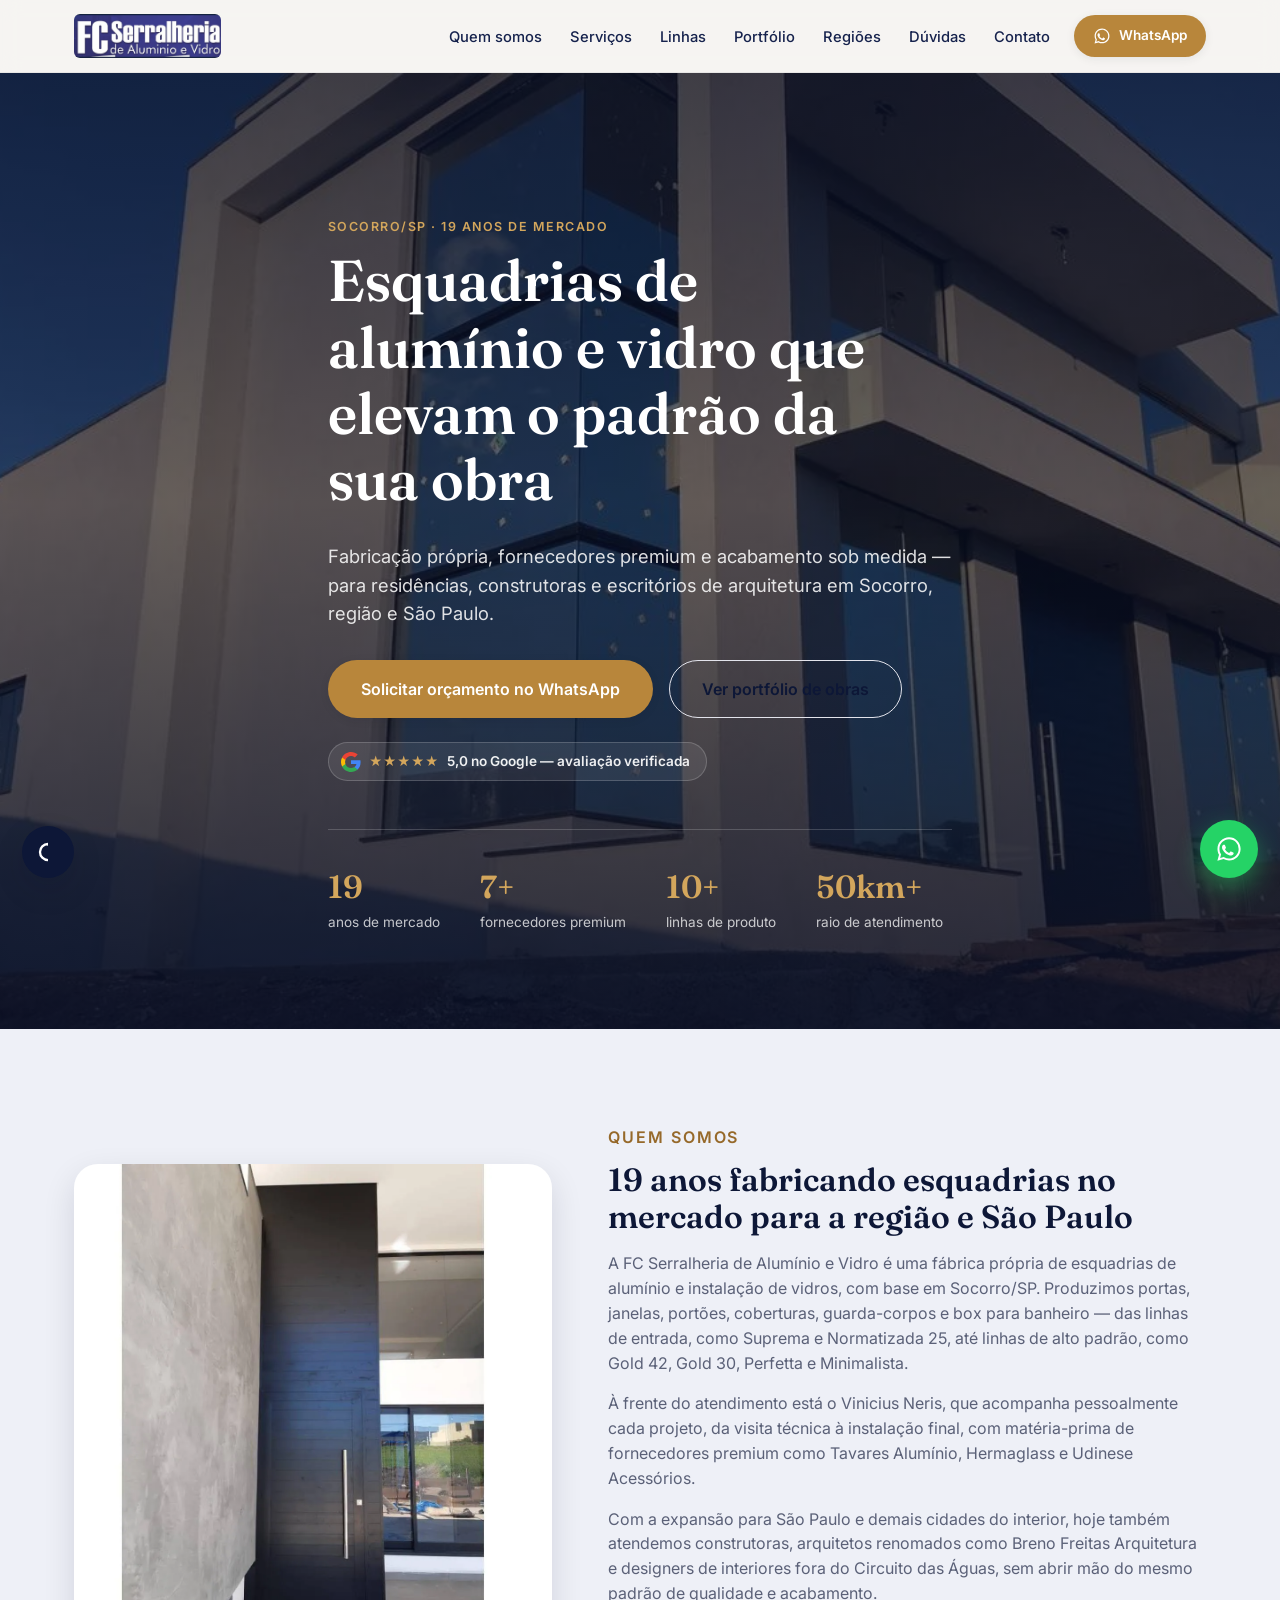
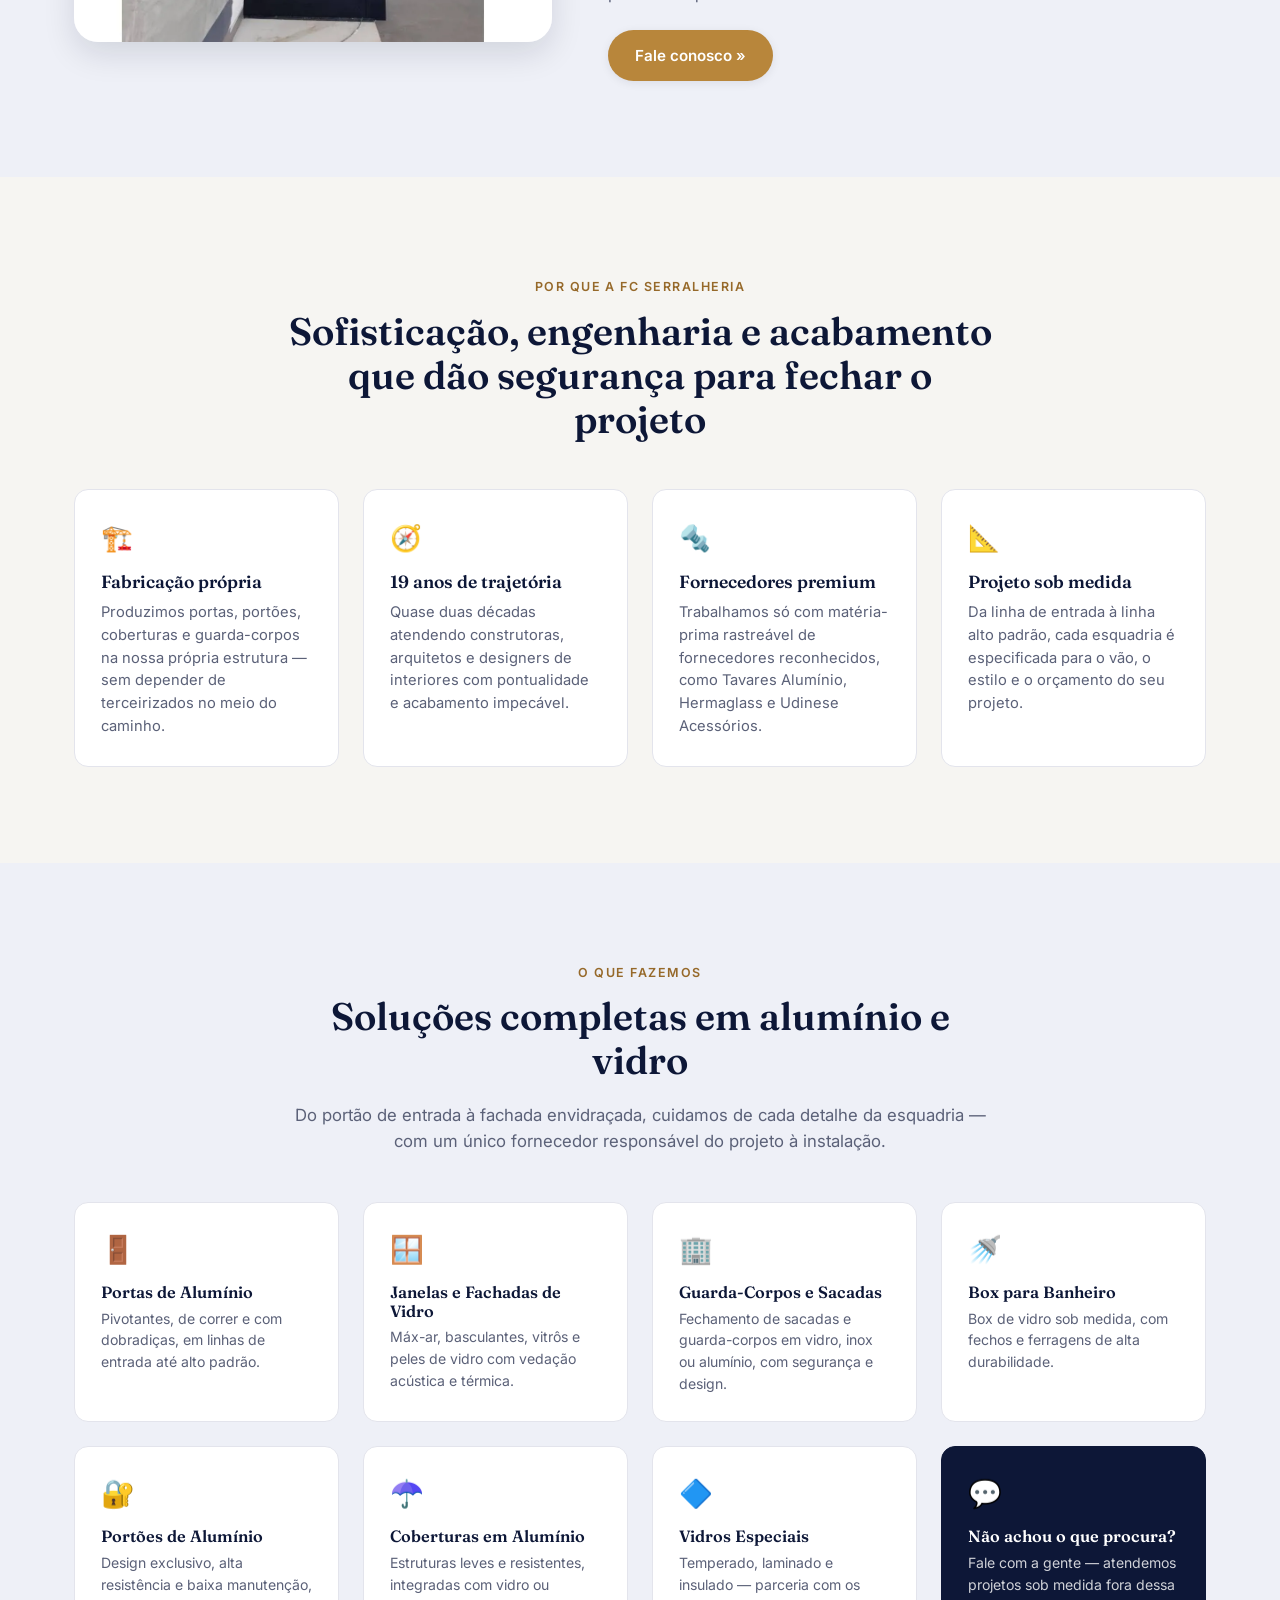
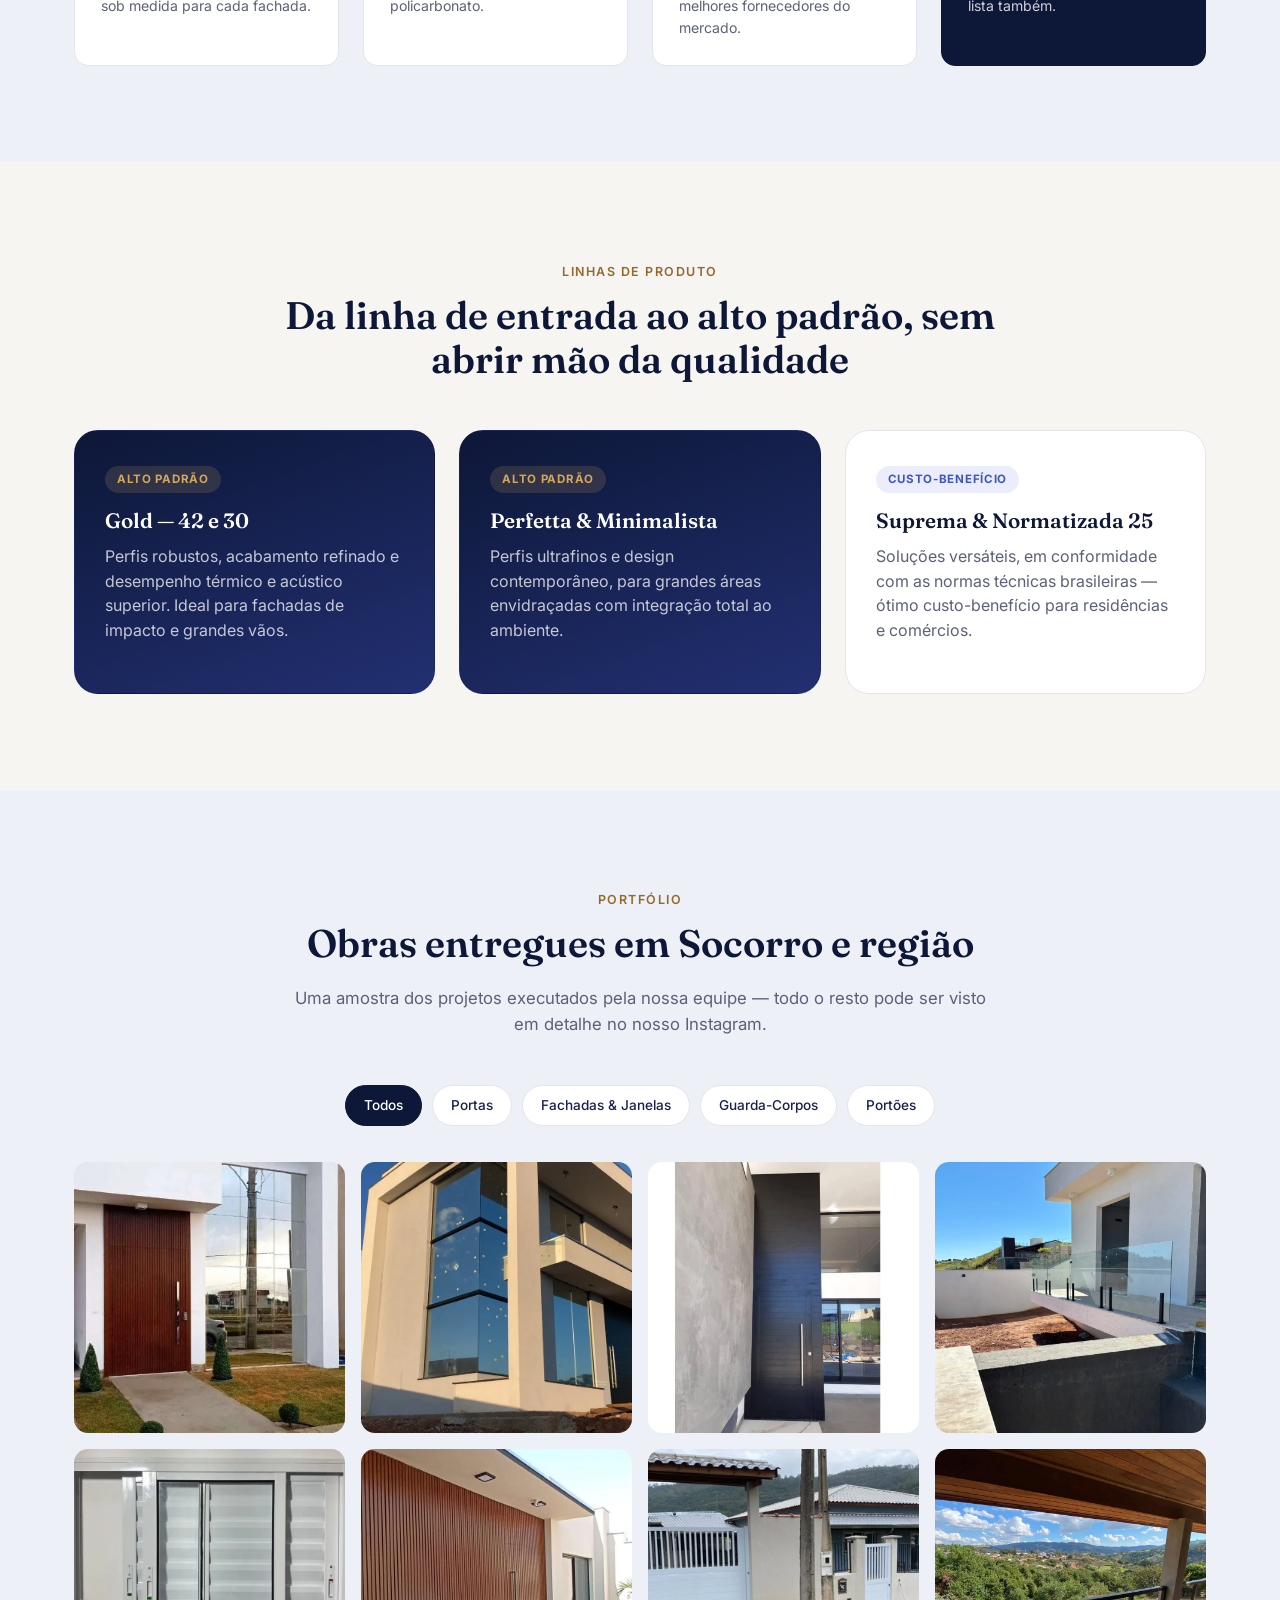
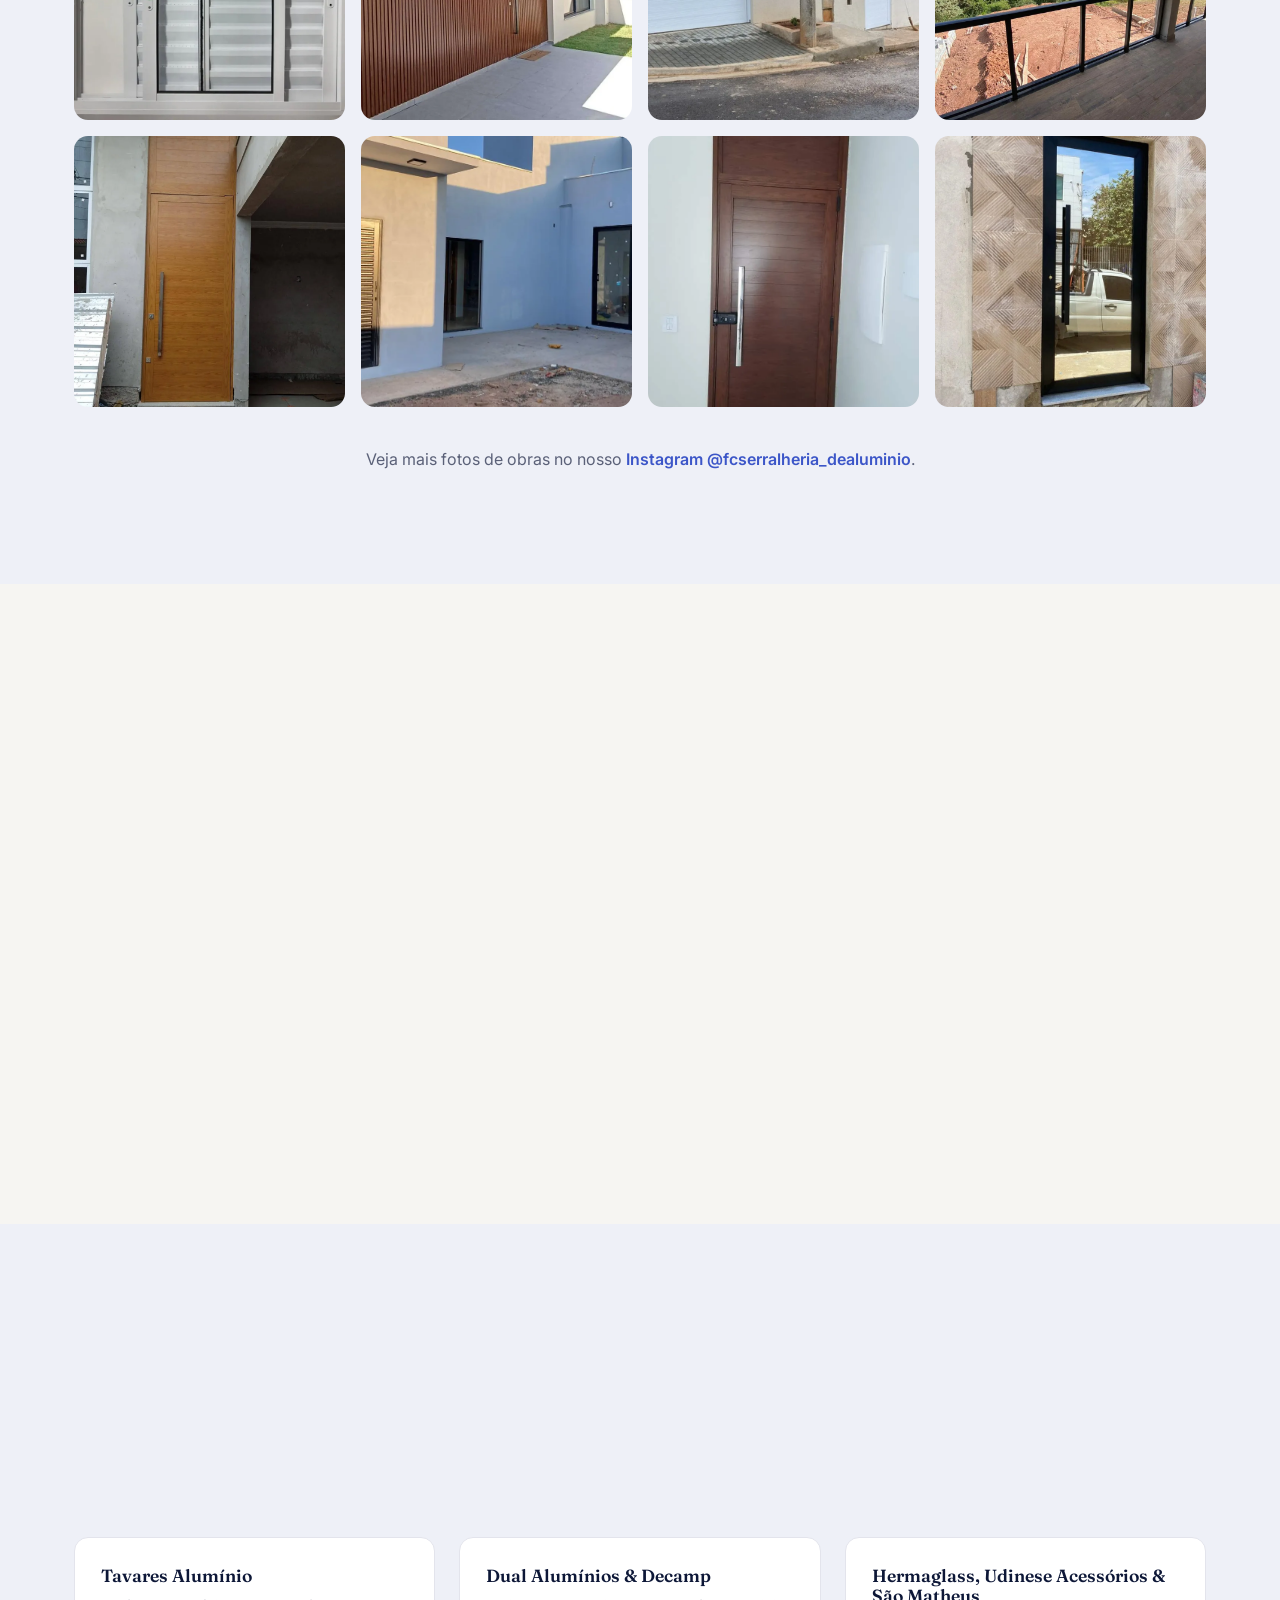
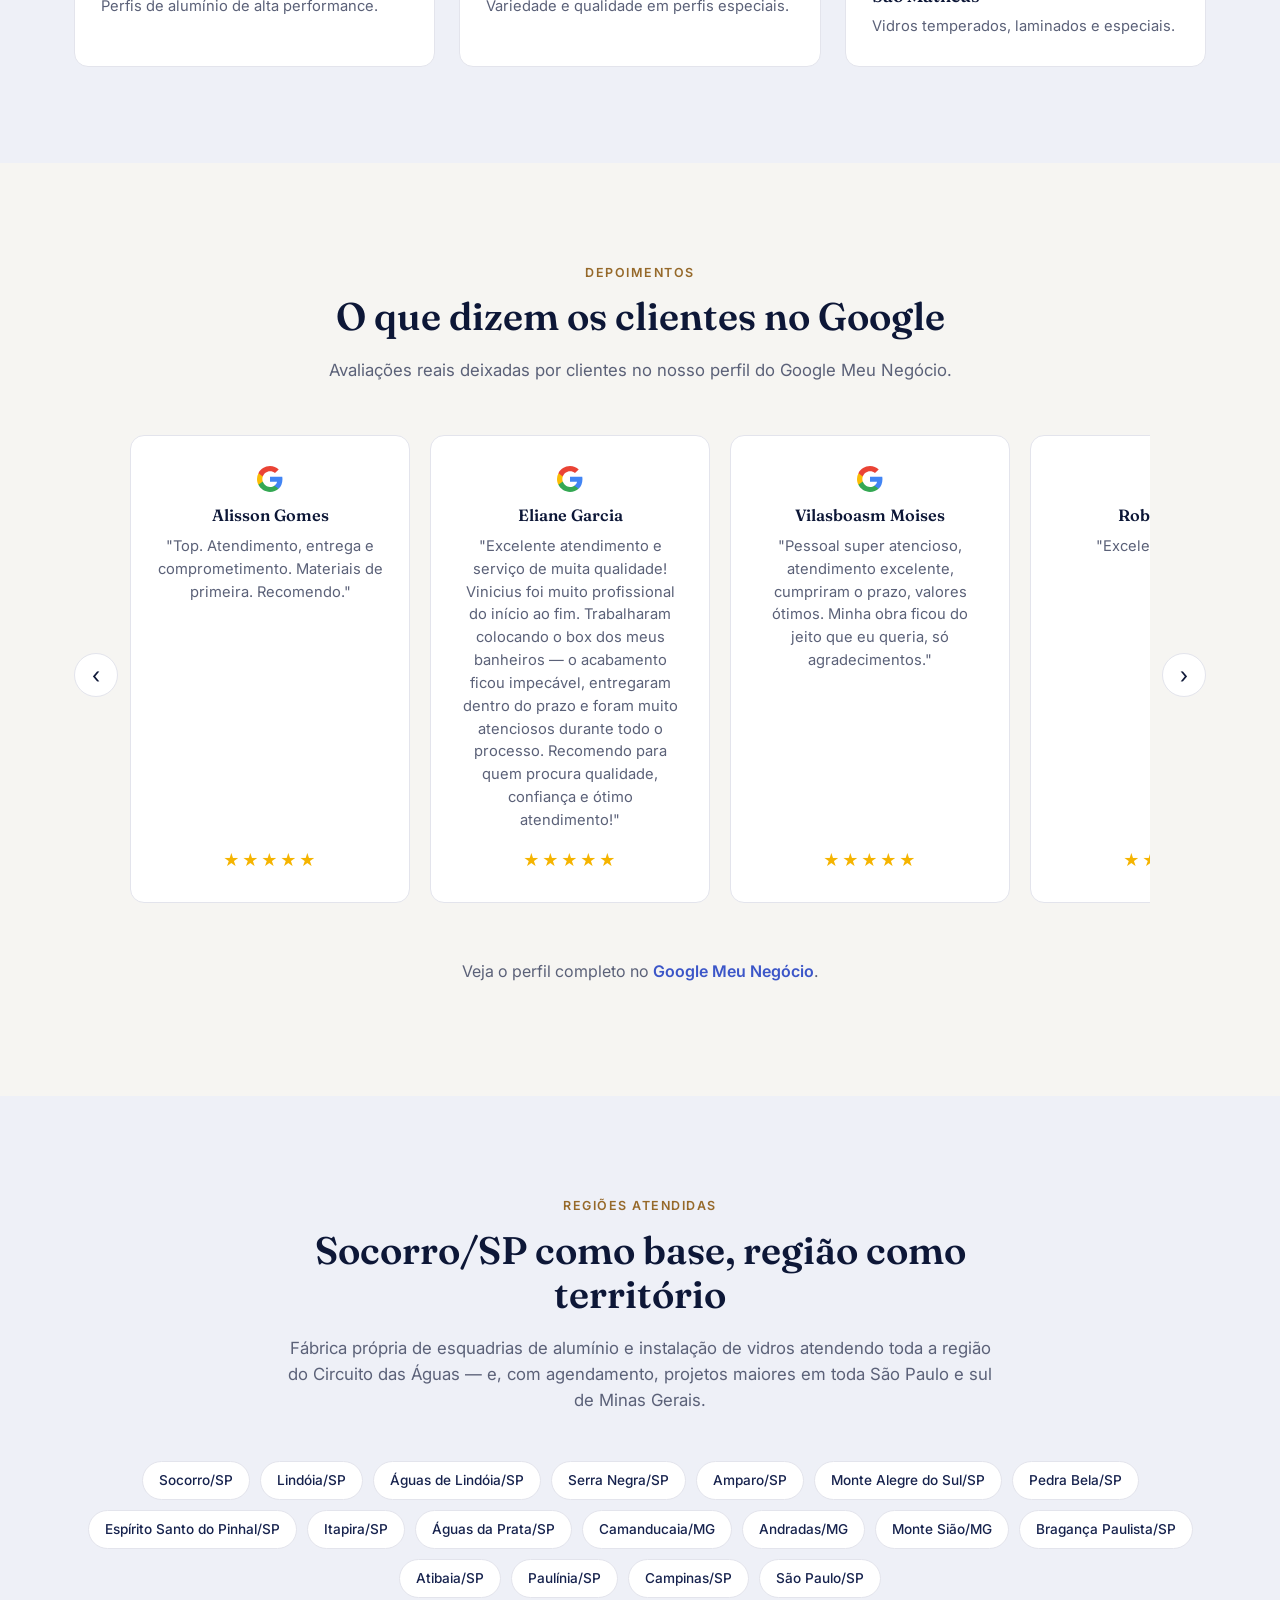
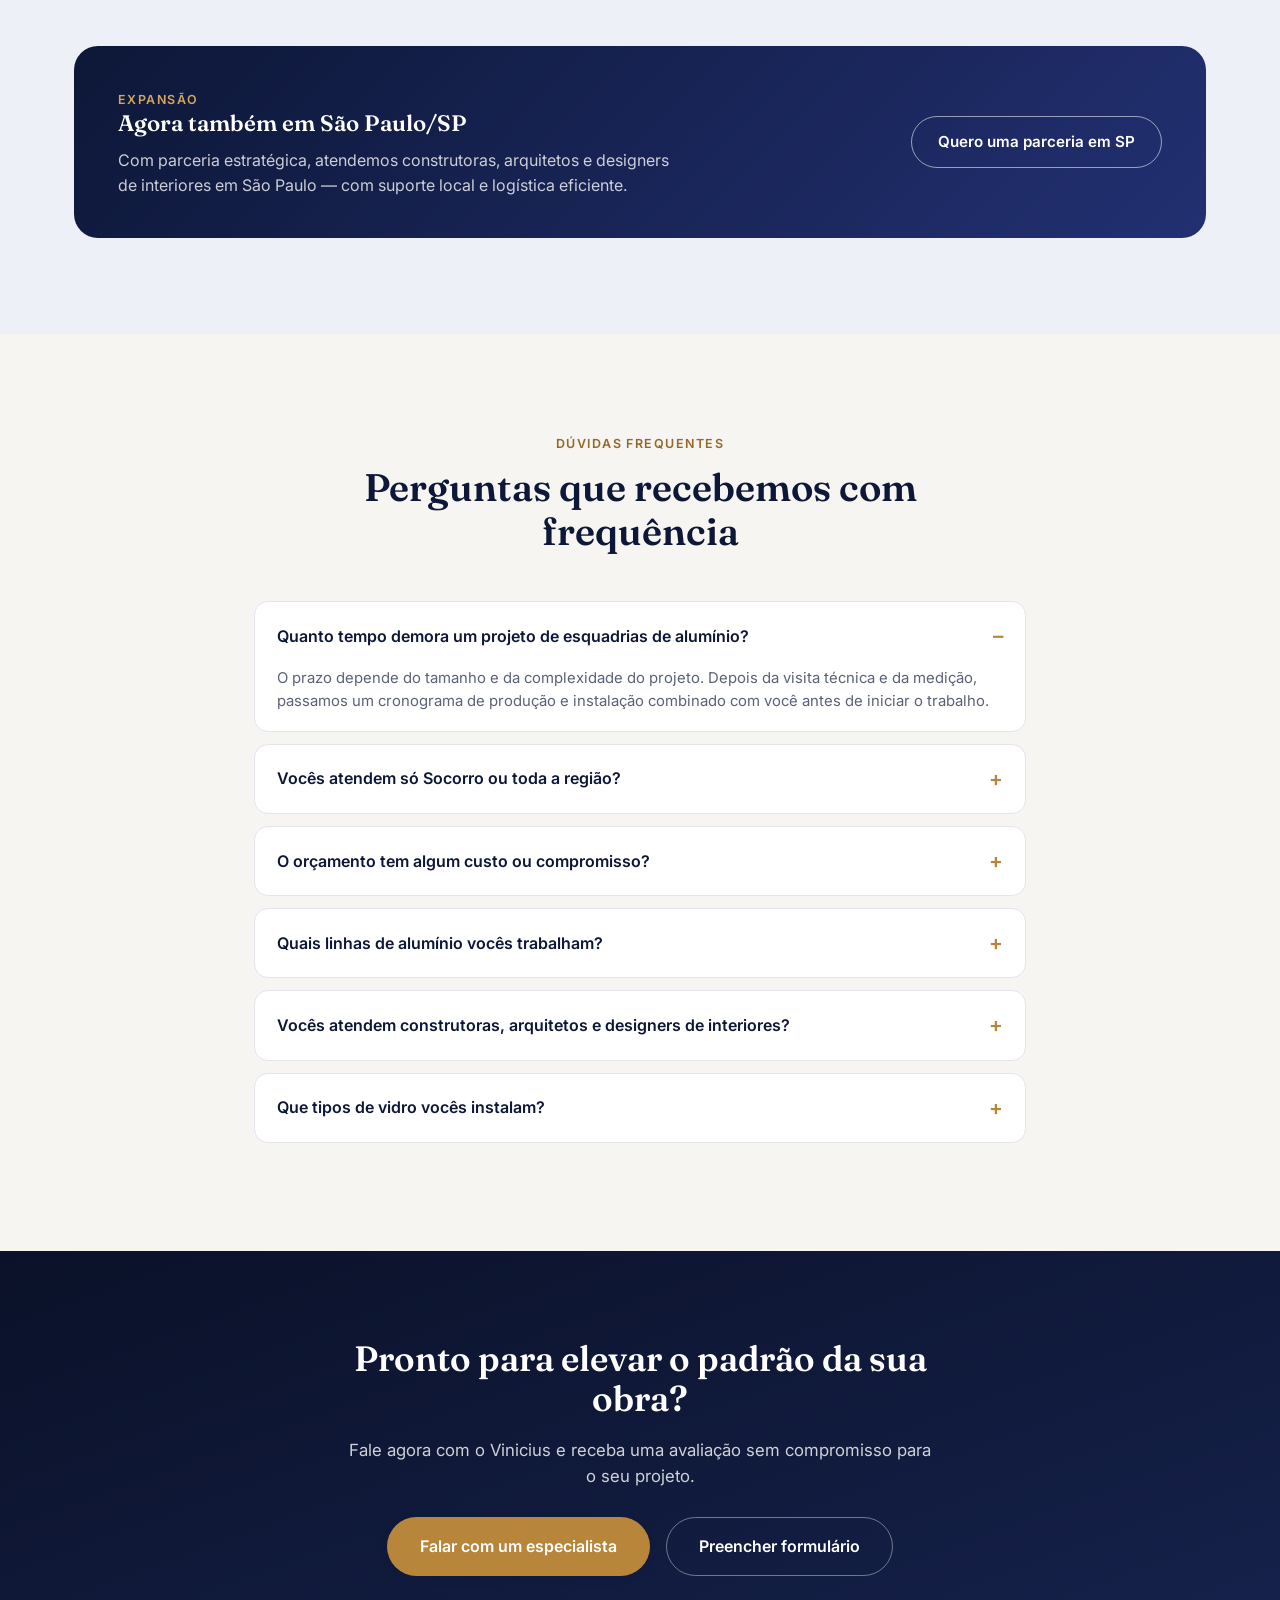
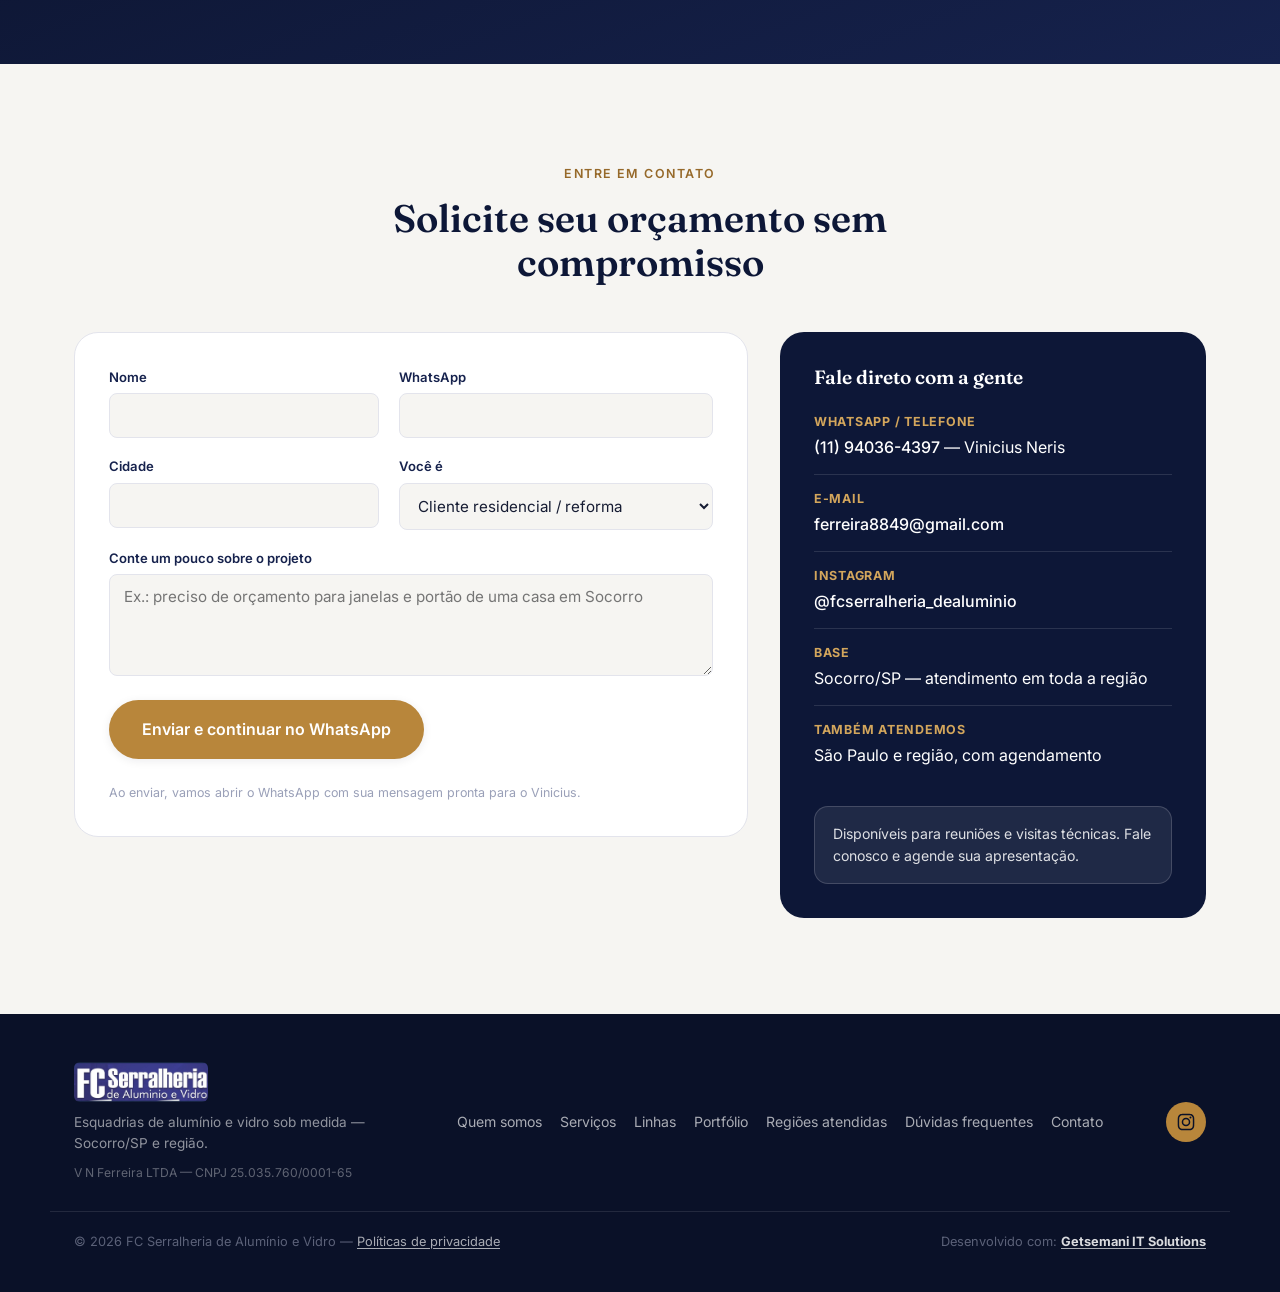
==== index.html @ aeedd95e "Update content per client feedback: SP expansion, new suppliers, CNPJ, portfolio fixes - Replace San" ====
<!doctype html>
<html lang="pt-BR">
<head>
<meta charset="UTF-8">
<meta name="viewport" content="width=device-width, initial-scale=1">
<title>FC Serralheria de Alumínio e Vidro | Esquadrias Alto Padrão em Socorro/SP</title>
<meta name="description" content="Esquadrias de alumínio e vidro sob medida em Socorro/SP, com 19 anos de mercado. Portas, janelas, fachadas de vidro, guarda-corpos, box e portões. Orçamento sem compromisso.">
<meta name="keywords" content="serralheria de alumínio Socorro SP, esquadrias de alumínio, vidraçaria Socorro, fachada de vidro, guarda corpo de vidro, box de banheiro sob medida, portão de alumínio, esquadrias Amparo, esquadrias Atibaia, esquadrias Serra Negra">
<meta name="robots" content="index, follow">
<link rel="canonical" href="https://www.fcserralheria.com.br/">

<!-- Open Graph -->
<meta property="og:type" content="business.business">
<meta property="og:locale" content="pt_BR">
<meta property="og:site_name" content="FC Serralheria de Alumínio e Vidro">
<meta property="og:title" content="FC Serralheria de Alumínio e Vidro | Esquadrias Alto Padrão">
<meta property="og:description" content="19 anos de experiência em esquadrias de alumínio e vidro sob medida. Atendimento em Socorro/SP e região, com fabricação própria e acabamento premium.">
<meta property="og:image" content="https://www.fcserralheria.com.br/assets/img/hero-fachada-vidro.jpg">
<meta property="og:url" content="https://www.fcserralheria.com.br/">

<!-- Twitter Card -->
<meta name="twitter:card" content="summary_large_image">
<meta name="twitter:title" content="FC Serralheria de Alumínio e Vidro | Esquadrias Alto Padrão">
<meta name="twitter:description" content="19 anos de experiência em esquadrias de alumínio e vidro sob medida em Socorro/SP e região.">
<meta name="twitter:image" content="https://www.fcserralheria.com.br/assets/img/hero-fachada-vidro.jpg">

<link rel="icon" href="assets/img/favicon-32.png" sizes="32x32" type="image/png">
<link rel="apple-touch-icon" href="assets/img/icon-192.png">

<link rel="preconnect" href="https://fonts.googleapis.com">
<link rel="preconnect" href="https://fonts.gstatic.com" crossorigin>
<link href="https://fonts.googleapis.com/css2?family=Fraunces:opsz,wght@9..144,400;9..144,500;9..144,600&family=Inter:wght@400;500;600;700&display=swap" rel="stylesheet">

<link rel="stylesheet" href="assets/css/style.css">

<script type="application/ld+json">
{
  "@context": "https://schema.org",
  "@type": "HomeAndConstructionBusiness",
  "name": "FC Serralheria de Alumínio e Vidro",
  "legalName": "V N Ferreira LTDA",
  "taxID": "25.035.760/0001-65",
  "image": "https://www.fcserralheria.com.br/assets/img/hero-fachada-vidro.jpg",
  "description": "Serralheria especializada em esquadrias de alumínio e vidro sob medida: portas, janelas, fachadas, guarda-corpos, box para banheiro e portões. 19 anos de mercado.",
  "telephone": "+5511940364397",
  "email": "ferreira8849@gmail.com",
  "priceRange": "$$",
  "address": {
    "@type": "PostalAddress",
    "addressLocality": "Socorro",
    "addressRegion": "SP",
    "addressCountry": "BR"
  },
  "areaServed": [
    "Socorro", "Lindóia", "Águas de Lindóia", "Serra Negra", "Amparo",
    "Monte Alegre do Sul", "Pedra Bela", "Espírito Santo do Pinhal", "Itapira",
    "Águas da Prata", "Camanducaia", "Andradas", "Monte Sião", "Bragança Paulista",
    "Atibaia", "Paulínia", "Campinas", "São Paulo"
  ],
  "sameAs": [
    "https://www.instagram.com/fcserralheria_dealuminio"
  ],
  "review": [
    {
      "@type": "Review",
      "author": { "@type": "Person", "name": "Alisson Gomes" },
      "reviewRating": { "@type": "Rating", "ratingValue": "5", "bestRating": "5" },
      "reviewBody": "Top. Atendimento, entrega e comprometimento. Materiais de primeira. Recomendo."
    },
    {
      "@type": "Review",
      "author": { "@type": "Person", "name": "Vilasboasm Moises" },
      "reviewRating": { "@type": "Rating", "ratingValue": "5", "bestRating": "5" },
      "reviewBody": "Pessoal super atencioso, atendimento excelente, cumpriram o prazo, valores ótimos. Minha obra ficou do jeito que eu queria, só agradecimentos."
    },
    {
      "@type": "Review",
      "author": { "@type": "Person", "name": "Joao Mariano" },
      "reviewRating": { "@type": "Rating", "ratingValue": "5", "bestRating": "5" },
      "reviewBody": "Trabalho e atendimento excelente! Recomendo."
    },
    {
      "@type": "Review",
      "author": { "@type": "Person", "name": "Claudiane Lenira" },
      "reviewRating": { "@type": "Rating", "ratingValue": "5", "bestRating": "5" },
      "reviewBody": "Um ótimo profissional."
    },
    {
      "@type": "Review",
      "author": { "@type": "Person", "name": "Robson Lima" },
      "reviewRating": { "@type": "Rating", "ratingValue": "5", "bestRating": "5" },
      "reviewBody": "Excelente trabalho."
    },
    {
      "@type": "Review",
      "author": { "@type": "Person", "name": "Elaine Neris" },
      "reviewRating": { "@type": "Rating", "ratingValue": "5", "bestRating": "5" },
      "reviewBody": "Parabéns pra FC Serralheria de Alumínio, serviço muito bem feito e no prazo certo."
    },
    {
      "@type": "Review",
      "author": { "@type": "Person", "name": "Gui Kal" },
      "reviewRating": { "@type": "Rating", "ratingValue": "5", "bestRating": "5" },
      "reviewBody": "Muito bom o atendimento, os preços são ótimos e os produtos são de qualidade. Parabéns, muito obrigado."
    },
    {
      "@type": "Review",
      "author": { "@type": "Person", "name": "Eliane Garcia" },
      "reviewRating": { "@type": "Rating", "ratingValue": "5", "bestRating": "5" },
      "reviewBody": "Excelente atendimento e serviço de muita qualidade! Vinicius foi muito profissional do início ao fim. Trabalharam colocando o box dos meus banheiros — o acabamento ficou impecável, entregaram dentro do prazo e foram muito atenciosos durante todo o processo."
    },
    {
      "@type": "Review",
      "author": { "@type": "Person", "name": "Lili Silva" },
      "reviewRating": { "@type": "Rating", "ratingValue": "5", "bestRating": "5" },
      "reviewBody": "Trabalho muito bem feito, equipe atenciosa e comprometida. Super recomendo!"
    }
  ]
}
</script>
<script type="application/ld+json">
{
  "@context": "https://schema.org",
  "@type": "FAQPage",
  "mainEntity": [
    {
      "@type": "Question",
      "name": "Quanto tempo demora um projeto de esquadrias de alumínio?",
      "acceptedAnswer": { "@type": "Answer", "text": "O prazo depende do tamanho e da complexidade do projeto. Depois da visita técnica e da medição, passamos um cronograma de produção e instalação combinado com você antes de iniciar o trabalho." }
    },
    {
      "@type": "Question",
      "name": "Vocês atendem só Socorro ou toda a região?",
      "acceptedAnswer": { "@type": "Answer", "text": "Atendemos Socorro e cidades vizinhas em um raio de cerca de 50 km. Para projetos maiores, também atendemos com agendamento em Bragança Paulista, Atibaia e São Paulo." }
    },
    {
      "@type": "Question",
      "name": "O orçamento tem algum custo ou compromisso?",
      "acceptedAnswer": { "@type": "Answer", "text": "Não. O orçamento é gratuito e sem compromisso. Você fala direto com o Vinicius pelo WhatsApp e recebe uma avaliação do seu projeto." }
    },
    {
      "@type": "Question",
      "name": "Quais linhas de alumínio vocês trabalham?",
      "acceptedAnswer": { "@type": "Answer", "text": "Trabalhamos desde linhas de entrada, como a Suprema e a Normatizada 25, até linhas de alto padrão, como a Gold 42, Gold 30, Perfetta e Minimalista — todas com fabricação própria." }
    },
    {
      "@type": "Question",
      "name": "Vocês atendem construtoras, arquitetos e designers de interiores?",
      "acceptedAnswer": { "@type": "Answer", "text": "Sim. Além do atendimento residencial, temos suporte técnico dedicado para construtoras, escritórios de arquitetura e designers de interiores, com condições especiais para parcerias recorrentes." }
    },
    {
      "@type": "Question",
      "name": "Que tipos de vidro vocês instalam?",
      "acceptedAnswer": { "@type": "Answer", "text": "Trabalhamos com vidro temperado, laminado e insulado, em parceria com fornecedores especializados como Hermaglass, Perfil 10 e São Matheus." }
    }
  ]
}
</script>
</head>
<body>

<a class="skip-link" href="#conteudo">Pular para o conteúdo</a>

<svg style="display:none" aria-hidden="true">
  <symbol id="icon-google-g" viewBox="0 0 24 24">
    <path fill="#4285F4" d="M23.5 12.27c0-.79-.07-1.54-.2-2.27H12v4.51h6.47c-.28 1.48-1.13 2.73-2.4 3.58v2.98h3.89c2.28-2.1 3.54-5.2 3.54-8.8z"/>
    <path fill="#34A853" d="M12 24c3.24 0 5.95-1.07 7.93-2.9l-3.89-2.98c-1.08.72-2.46 1.15-4.04 1.15-3.1 0-5.73-2.1-6.67-4.92H1.3v3.07C3.26 21.3 7.31 24 12 24z"/>
    <path fill="#FBBC05" d="M5.33 14.35A7.2 7.2 0 0 1 4.94 12c0-.82.14-1.62.39-2.35V6.58H1.3A11.98 11.98 0 0 0 0 12c0 1.94.46 3.77 1.3 5.42l4.03-3.07z"/>
    <path fill="#EA4335" d="M12 4.77c1.76 0 3.35.6 4.6 1.8l3.45-3.45C17.94 1.19 15.24 0 12 0 7.31 0 3.26 2.7 1.3 6.58l4.03 3.07C6.27 6.87 8.9 4.77 12 4.77z"/>
  </symbol>
</svg>

<!-- ===== HEADER ===== -->
<header class="site-header" id="topo">
  <div class="container header-inner">
    <a href="#" class="brand" aria-label="FC Serralheria de Alumínio e Vidro — início">
      <picture>
        <source srcset="assets/img/logo-real.webp" type="image/webp">
        <img class="brand-logo" src="assets/img/logo-real.jpg" alt="FC Serralheria de Alumínio e Vidro" width="655" height="196">
      </picture>
    </a>

    <nav class="main-nav" id="main-nav" aria-label="Navegação principal">
      <ul>
        <li><a href="#sobre">Quem somos</a></li>
        <li><a href="#servicos">Serviços</a></li>
        <li><a href="#linhas">Linhas</a></li>
        <li><a href="#portfolio">Portfólio</a></li>
        <li><a href="#regioes">Regiões</a></li>
        <li><a href="#faq">Dúvidas</a></li>
        <li><a href="#contato">Contato</a></li>
      </ul>
    </nav>

    <div class="header-cta">
      <a class="btn btn-primary btn-sm" href="https://wa.me/5511940364397?text=Ol%C3%A1!%20Vim%20pelo%20site%20e%20gostaria%20de%20um%20or%C3%A7amento." target="_blank" rel="noopener">
        <svg viewBox="0 0 24 24" width="18" height="18" aria-hidden="true"><path fill="currentColor" d="M12.04 2C6.58 2 2.13 6.45 2.13 11.91c0 1.75.46 3.45 1.32 4.95L2.05 22l5.25-1.38a9.9 9.9 0 0 0 4.74 1.21h.01c5.46 0 9.9-4.45 9.9-9.91 0-2.65-1.03-5.14-2.9-7.01A9.85 9.85 0 0 0 12.04 2m0 1.67c2.2 0 4.27.86 5.82 2.42a8.2 8.2 0 0 1 2.42 5.82c0 4.55-3.7 8.24-8.25 8.24a8.2 8.2 0 0 1-4.19-1.15l-.3-.18-3.12.82.83-3.04-.2-.31a8.18 8.18 0 0 1-1.26-4.38c0-4.55 3.7-8.24 8.25-8.24m-4.53 4.7c-.16 0-.42.06-.64.3-.22.24-.85.83-.85 2.03 0 1.2.87 2.35.99 2.51.12.16 1.7 2.72 4.2 3.7 2.08.83 2.5.66 2.95.62.45-.04 1.46-.6 1.66-1.17.2-.58.2-1.08.14-1.18-.06-.1-.22-.16-.46-.28-.24-.12-1.46-.72-1.69-.8-.23-.08-.39-.12-.56.12-.16.24-.64.8-.78.97-.14.16-.29.18-.53.06-.24-.12-1.02-.38-1.94-1.2-.72-.64-1.2-1.43-1.35-1.67-.14-.24-.02-.37.1-.49.11-.11.24-.28.36-.42.12-.14.16-.24.24-.4.08-.16.04-.3-.02-.42-.06-.12-.56-1.36-.78-1.86-.2-.48-.4-.42-.56-.43z"/></svg>
        WhatsApp
      </a>
    </div>

    <button class="nav-toggle" id="nav-toggle" aria-expanded="false" aria-controls="main-nav" aria-label="Abrir menu">
      <span></span><span></span><span></span>
    </button>
  </div>
</header>

<main id="conteudo">

  <!-- ===== HERO ===== -->
  <section class="hero" aria-labelledby="hero-title">
    <picture class="hero-media" aria-hidden="true">
      <source srcset="assets/img/hero-fachada-vidro.webp" type="image/webp">
      <img src="assets/img/hero-fachada-vidro.jpg" alt="" loading="eager" fetchpriority="high" width="1600" height="900">
    </picture>
    <div class="hero-scrim" aria-hidden="true"></div>

    <div class="container hero-content">
      <p class="eyebrow reveal">Socorro/SP · 19 anos de mercado</p>
      <h1 id="hero-title" class="reveal">Esquadrias de alumínio e vidro que elevam o padrão da sua obra</h1>
      <p class="hero-lead reveal">Fabricação própria, fornecedores premium e acabamento sob medida — para residências, construtoras e escritórios de arquitetura em Socorro, região e São Paulo.</p>

      <div class="hero-actions reveal">
        <a class="btn btn-primary btn-lg" href="https://wa.me/5511940364397?text=Ol%C3%A1!%20Vim%20pelo%20site%20e%20gostaria%20de%20um%20or%C3%A7amento." target="_blank" rel="noopener">Solicitar orçamento no WhatsApp</a>
        <a class="btn btn-ghost btn-lg" href="#portfolio">Ver portfólio de obras</a>
      </div>

      <a class="google-badge reveal" href="https://g.page/r/CdYb5mRIDcDlEBM" target="_blank" rel="noopener" aria-label="5,0 de nota no Google — avaliação verificada, abre o perfil no Google Maps">
        <svg viewBox="0 0 24 24" width="20" height="20" aria-hidden="true"><path fill="#4285F4" d="M23.5 12.27c0-.79-.07-1.54-.2-2.27H12v4.51h6.47c-.28 1.48-1.13 2.73-2.4 3.58v2.98h3.89c2.28-2.1 3.54-5.2 3.54-8.8z"/><path fill="#34A853" d="M12 24c3.24 0 5.95-1.07 7.93-2.9l-3.89-2.98c-1.08.72-2.46 1.15-4.04 1.15-3.1 0-5.73-2.1-6.67-4.92H1.3v3.07C3.26 21.3 7.31 24 12 24z"/><path fill="#FBBC05" d="M5.33 14.35A7.2 7.2 0 0 1 4.94 12c0-.82.14-1.62.39-2.35V6.58H1.3A11.98 11.98 0 0 0 0 12c0 1.94.46 3.77 1.3 5.42l4.03-3.07z"/><path fill="#EA4335" d="M12 4.77c1.76 0 3.35.6 4.6 1.8l3.45-3.45C17.94 1.19 15.24 0 12 0 7.31 0 3.26 2.7 1.3 6.58l4.03 3.07C6.27 6.87 8.9 4.77 12 4.77z"/></svg>
        <span class="google-badge-stars" aria-hidden="true">★★★★★</span>
        <span>5,0 no Google — avaliação verificada</span>
      </a>

      <dl class="hero-stats reveal">
        <div><dt>19</dt><dd>anos de mercado</dd></div>
        <div><dt>7+</dt><dd>fornecedores premium</dd></div>
        <div><dt>10+</dt><dd>linhas de produto</dd></div>
        <div><dt>50km+</dt><dd>raio de atendimento</dd></div>
      </dl>
    </div>
  </section>

  <!-- ===== QUEM SOMOS ===== -->
  <section class="section section-alt" id="sobre" aria-labelledby="sobre-title">
    <div class="container about-split">
      <picture class="about-image reveal">
        <source srcset="assets/img/porta-alto-padrao-sobre.webp" type="image/webp">
        <img src="assets/img/porta-alto-padrao-sobre.jpg" alt="Porta de entrada em tom escuro, exemplo do acabamento de alto padrão fabricado pela FC Serralheria" loading="lazy" width="1080" height="1080">
      </picture>
      <div class="about-copy reveal">
        <p class="eyebrow">Quem somos</p>
        <h2 id="sobre-title">19 anos fabricando esquadrias no mercado para a região e São Paulo</h2>
        <p>A FC Serralheria de Alumínio e Vidro é uma fábrica própria de esquadrias de alumínio e instalação de vidros, com base em Socorro/SP. Produzimos portas, janelas, portões, coberturas, guarda-corpos e box para banheiro — das linhas de entrada, como Suprema e Normatizada 25, até linhas de alto padrão, como Gold 42, Gold 30, Perfetta e Minimalista.</p>
        <p>À frente do atendimento está o Vinicius Neris, que acompanha pessoalmente cada projeto, da visita técnica à instalação final, com matéria-prima de fornecedores premium como Tavares Alumínio, Hermaglass e Udinese Acessórios.</p>
        <p>Com a expansão para São Paulo e demais cidades do interior, hoje também atendemos construtoras, arquitetos renomados como Breno Freitas Arquitetura e designers de interiores fora do Circuito das Águas, sem abrir mão do mesmo padrão de qualidade e acabamento.</p>
        <a class="btn btn-primary" href="https://wa.me/5511940364397?text=Ol%C3%A1!%20Vim%20pelo%20site%20e%20gostaria%20de%20um%20or%C3%A7amento." target="_blank" rel="noopener">Fale conosco »</a>
      </div>
    </div>
  </section>

  <!-- ===== DIFERENCIAIS ===== -->
  <section class="section" id="diferenciais" aria-labelledby="dif-title">
    <div class="container">
      <div class="section-head reveal">
        <p class="eyebrow">Por que a FC Serralheria</p>
        <h2 id="dif-title">Sofisticação, engenharia e acabamento que dão segurança para fechar o projeto</h2>
      </div>

      <div class="grid grid-4">
        <article class="card-plain reveal">
          <div class="icon-badge" aria-hidden="true">🏗️</div>
          <h3>Fabricação própria</h3>
          <p>Produzimos portas, portões, coberturas e guarda-corpos na nossa própria estrutura — sem depender de terceirizados no meio do caminho.</p>
        </article>
        <article class="card-plain reveal">
          <div class="icon-badge" aria-hidden="true">🧭</div>
          <h3>19 anos de trajetória</h3>
          <p>Quase duas décadas atendendo construtoras, arquitetos e designers de interiores com pontualidade e acabamento impecável.</p>
        </article>
        <article class="card-plain reveal">
          <div class="icon-badge" aria-hidden="true">🔩</div>
          <h3>Fornecedores premium</h3>
          <p>Trabalhamos só com matéria-prima rastreável de fornecedores reconhecidos, como Tavares Alumínio, Hermaglass e Udinese Acessórios.</p>
        </article>
        <article class="card-plain reveal">
          <div class="icon-badge" aria-hidden="true">📐</div>
          <h3>Projeto sob medida</h3>
          <p>Da linha de entrada à linha alto padrão, cada esquadria é especificada para o vão, o estilo e o orçamento do seu projeto.</p>
        </article>
      </div>
    </div>
  </section>

  <!-- ===== SERVIÇOS ===== -->
  <section class="section section-alt" id="servicos" aria-labelledby="serv-title">
    <div class="container">
      <div class="section-head reveal">
        <p class="eyebrow">O que fazemos</p>
        <h2 id="serv-title">Soluções completas em alumínio e vidro</h2>
        <p class="section-lead">Do portão de entrada à fachada envidraçada, cuidamos de cada detalhe da esquadria — com um único fornecedor responsável do projeto à instalação.</p>
      </div>

      <div class="grid grid-4 services-grid">
        <a href="#portfolio" class="service-card reveal" data-filter="portas">
          <span class="service-icon" aria-hidden="true">🚪</span>
          <h3>Portas de Alumínio</h3>
          <p>Pivotantes, de correr e com dobradiças, em linhas de entrada até alto padrão.</p>
        </a>
        <a href="#portfolio" class="service-card reveal" data-filter="fachadas">
          <span class="service-icon" aria-hidden="true">🪟</span>
          <h3>Janelas e Fachadas de Vidro</h3>
          <p>Máx-ar, basculantes, vitrôs e peles de vidro com vedação acústica e térmica.</p>
        </a>
        <a href="#portfolio" class="service-card reveal" data-filter="sacadas">
          <span class="service-icon" aria-hidden="true">🏢</span>
          <h3>Guarda-Corpos e Sacadas</h3>
          <p>Fechamento de sacadas e guarda-corpos em vidro, inox ou alumínio, com segurança e design.</p>
        </a>
        <a href="#portfolio" class="service-card reveal" data-filter="box">
          <span class="service-icon" aria-hidden="true">🚿</span>
          <h3>Box para Banheiro</h3>
          <p>Box de vidro sob medida, com fechos e ferragens de alta durabilidade.</p>
        </a>
        <a href="#portfolio" class="service-card reveal" data-filter="portoes">
          <span class="service-icon" aria-hidden="true">🔐</span>
          <h3>Portões de Alumínio</h3>
          <p>Design exclusivo, alta resistência e baixa manutenção, sob medida para cada fachada.</p>
        </a>
        <a href="#contato" class="service-card reveal">
          <span class="service-icon" aria-hidden="true">☂️</span>
          <h3>Coberturas em Alumínio</h3>
          <p>Estruturas leves e resistentes, integradas com vidro ou policarbonato.</p>
        </a>
        <a href="#contato" class="service-card reveal">
          <span class="service-icon" aria-hidden="true">🔷</span>
          <h3>Vidros Especiais</h3>
          <p>Temperado, laminado e insulado — parceria com os melhores fornecedores do mercado.</p>
        </a>
        <a href="#contato" class="service-card reveal service-card-cta">
          <span class="service-icon" aria-hidden="true">💬</span>
          <h3>Não achou o que procura?</h3>
          <p>Fale com a gente — atendemos projetos sob medida fora dessa lista também.</p>
        </a>
      </div>
    </div>
  </section>

  <!-- ===== LINHAS DE PRODUTO ===== -->
  <section class="section" id="linhas" aria-labelledby="linhas-title">
    <div class="container">
      <div class="section-head reveal">
        <p class="eyebrow">Linhas de produto</p>
        <h2 id="linhas-title">Da linha de entrada ao alto padrão, sem abrir mão da qualidade</h2>
      </div>

      <div class="grid grid-3">
        <article class="line-card line-card-premium reveal">
          <span class="tag tag-gold">Alto padrão</span>
          <h3>Gold — 42 e 30</h3>
          <p>Perfis robustos, acabamento refinado e desempenho térmico e acústico superior. Ideal para fachadas de impacto e grandes vãos.</p>
        </article>
        <article class="line-card line-card-premium reveal">
          <span class="tag tag-gold">Alto padrão</span>
          <h3>Perfetta &amp; Minimalista</h3>
          <p>Perfis ultrafinos e design contemporâneo, para grandes áreas envidraçadas com integração total ao ambiente.</p>
        </article>
        <article class="line-card reveal">
          <span class="tag tag-blue">Custo-benefício</span>
          <h3>Suprema &amp; Normatizada 25</h3>
          <p>Soluções versáteis, em conformidade com as normas técnicas brasileiras — ótimo custo-benefício para residências e comércios.</p>
        </article>
      </div>
    </div>
  </section>

  <!-- ===== PORTFÓLIO ===== -->
  <section class="section section-alt" id="portfolio" aria-labelledby="port-title">
    <div class="container">
      <div class="section-head reveal">
        <p class="eyebrow">Portfólio</p>
        <h2 id="port-title">Obras entregues em Socorro e região</h2>
        <p class="section-lead">Uma amostra dos projetos executados pela nossa equipe — todo o resto pode ser visto em detalhe no nosso Instagram.</p>
      </div>

      <div class="filter-tabs reveal" role="tablist" aria-label="Filtrar portfólio por categoria">
        <button class="filter-btn is-active" data-filter="all" role="tab" aria-selected="true">Todos</button>
        <button class="filter-btn" data-filter="portas" role="tab" aria-selected="false">Portas</button>
        <button class="filter-btn" data-filter="fachadas" role="tab" aria-selected="false">Fachadas &amp; Janelas</button>
        <button class="filter-btn" data-filter="sacadas" role="tab" aria-selected="false">Guarda-Corpos</button>
        <button class="filter-btn" data-filter="portoes" role="tab" aria-selected="false">Portões</button>
      </div>

      <div class="gallery reveal" id="gallery">
        <button class="gallery-item" data-filter="portas" data-caption="Porta pivotante em madeira ripada com painel de vidro — Socorro/SP">
          <picture><source srcset="assets/img/hero-porta-alto-padrao.webp" type="image/webp"><img src="assets/img/hero-porta-alto-padrao.jpg" alt="Porta pivotante de madeira com painel lateral de vidro em fachada residencial alto padrão" loading="lazy" width="720" height="720"></picture>
        </button>
        <button class="gallery-item" data-filter="fachadas" data-caption="Fachada envidraçada de sobrado com esquadrias de alumínio preto">
          <picture><source srcset="assets/img/fachada-sobrado-vidro.webp" type="image/webp"><img src="assets/img/fachada-sobrado-vidro.jpg" alt="Fachada de sobrado moderno com grandes painéis de vidro e porta pivotante escura" loading="lazy" width="1280" height="720"></picture>
        </button>
        <button class="gallery-item" data-filter="portas" data-caption="Porta de entrada escura com puxador em barra, acabamento alto padrão">
          <picture><source srcset="assets/img/porta-alto-padrao-sobre.webp" type="image/webp"><img src="assets/img/porta-alto-padrao-sobre.jpg" alt="Porta de entrada em tom escuro com puxador em barra e revestimento em pedra" loading="lazy" width="1080" height="1080"></picture>
        </button>
        <button class="gallery-item" data-filter="sacadas" data-caption="Guarda-corpo de vidro incolor recém-instalado em sacada">
          <picture><source srcset="assets/img/guarda-corpo-instalado.webp" type="image/webp"><img src="assets/img/guarda-corpo-instalado.jpg" alt="Guarda-corpo de vidro temperado instalado em sacada de residência" loading="lazy" width="1200" height="900"></picture>
        </button>
        <button class="gallery-item" data-filter="fachadas" data-caption="Janela veneziana de alumínio branco, 4 folhas">
          <picture><source srcset="assets/img/box-banheiro-vidro.webp" type="image/webp"><img src="assets/img/box-banheiro-vidro.jpg" alt="Janela veneziana de alumínio branco com 4 folhas de correr" loading="lazy" width="720" height="720"></picture>
        </button>
        <button class="gallery-item" data-filter="fachadas" data-caption="Fachada ripada com portão e janelas de alumínio integrados">
          <picture><source srcset="assets/img/fachada-ripada-completa.webp" type="image/webp"><img src="assets/img/fachada-ripada-completa.jpg" alt="Fachada residencial com revestimento ripado de madeira e portão de garagem a jogo" loading="lazy" width="1600" height="1600"></picture>
        </button>
        <button class="gallery-item" data-filter="portoes" data-caption="Portão de alumínio branco com janelas a jogo">
          <picture><source srcset="assets/img/portao-alumino-branco.webp" type="image/webp"><img src="assets/img/portao-alumino-branco.jpg" alt="Portão de alumínio branco em residência, com janelas de alumínio a jogo" loading="lazy" width="720" height="720"></picture>
        </button>
        <button class="gallery-item" data-filter="sacadas" data-caption="Sacada com guarda-corpo de vidro e vista panorâmica">
          <picture><source srcset="assets/img/sacada-vidro-vista.webp" type="image/webp"><img src="assets/img/sacada-vidro-vista.jpg" alt="Sacada coberta com guarda-corpo de vidro e vista para as montanhas" loading="lazy" width="1200" height="900"></picture>
        </button>
        <button class="gallery-item" data-filter="portas" data-caption="Porta amadeirada com painel de vidro lateral">
          <picture><source srcset="assets/img/porta-amadeirada-vidro.webp" type="image/webp"><img src="assets/img/porta-amadeirada-vidro.jpg" alt="Porta de entrada amadeirada com painel de vidro lateral em fachada moderna" loading="lazy" width="960" height="1280"></picture>
        </button>
        <button class="gallery-item" data-filter="portas" data-caption="Porta de vidro de correr integrada à fachada">
          <picture><source srcset="assets/img/fachada-moderna-janelas.webp" type="image/webp"><img src="assets/img/fachada-moderna-janelas.jpg" alt="Porta de vidro de correr em fachada residencial moderna, do piso ao teto" loading="lazy" width="1200" height="675"></picture>
        </button>
        <button class="gallery-item" data-filter="portas" data-caption="Porta de entrada branca com puxador em alumínio">
          <picture><source srcset="assets/img/porta-branca-puxador.webp" type="image/webp"><img src="assets/img/porta-branca-puxador.jpg" alt="Porta de entrada branca com puxador em alumínio" loading="lazy" width="720" height="960"></picture>
        </button>
        <button class="gallery-item" data-filter="fachadas" data-caption="Detalhe de janela de alumínio com revestimento em pastilha">
          <picture><source srcset="assets/img/detalhe-pastilha-janela.webp" type="image/webp"><img src="assets/img/detalhe-pastilha-janela.jpg" alt="Detalhe de janela de alumínio escura com revestimento em pastilha de pedra" loading="lazy" width="720" height="720"></picture>
        </button>
      </div>

      <p class="portfolio-more reveal">
        Veja mais fotos de obras no nosso
        <a href="https://www.instagram.com/fcserralheria_dealuminio" target="_blank" rel="noopener">Instagram @fcserralheria_dealuminio</a>.
      </p>
    </div>
  </section>

  <!-- ===== PROCESSO ===== -->
  <section class="section" id="processo" aria-labelledby="proc-title">
    <div class="container">
      <div class="section-head reveal">
        <p class="eyebrow">Como funciona</p>
        <h2 id="proc-title">Do primeiro contato à instalação, sem surpresas</h2>
      </div>

      <ol class="process-list">
        <li class="reveal">
          <span class="process-num">01</span>
          <h3>Contato e briefing</h3>
          <p>Você fala com o Vinicius pelo WhatsApp e conta o que precisa: residência, reforma ou projeto de construtora.</p>
        </li>
        <li class="reveal">
          <span class="process-num">02</span>
          <h3>Visita técnica e medição</h3>
          <p>Avaliamos o local, tiramos as medidas e indicamos a linha de produto mais adequada ao projeto e ao orçamento.</p>
        </li>
        <li class="reveal">
          <span class="process-num">03</span>
          <h3>Orçamento sem compromisso</h3>
          <p>Você recebe uma proposta detalhada, com prazo de produção e instalação combinado antes de qualquer decisão.</p>
        </li>
        <li class="reveal">
          <span class="process-num">04</span>
          <h3>Produção própria</h3>
          <p>Fabricamos as esquadrias na nossa estrutura, com matéria-prima rastreável dos nossos fornecedores premium.</p>
        </li>
        <li class="reveal">
          <span class="process-num">05</span>
          <h3>Instalação e acabamento</h3>
          <p>Nossa equipe instala com pontualidade e cuidado com o acabamento final da sua obra.</p>
        </li>
      </ol>
    </div>
  </section>

  <!-- ===== FORNECEDORES ===== -->
  <section class="section section-alt" id="fornecedores" aria-labelledby="forn-title">
    <div class="container">
      <div class="section-head reveal">
        <p class="eyebrow">Fornecedores de confiança</p>
        <h2 id="forn-title">Matéria-prima rastreável, entregue no prazo</h2>
        <p class="section-lead">Trabalhamos apenas com fornecedores reconhecidos no mercado de alumínio e vidro.</p>
      </div>

      <div class="grid grid-3">
        <article class="card-plain reveal">
          <h3>Tavares Alumínio</h3>
          <p>Perfis de alumínio de alta performance.</p>
        </article>
        <article class="card-plain reveal">
          <h3>Dual Alumínios &amp; Decamp</h3>
          <p>Variedade e qualidade em perfis especiais.</p>
        </article>
        <article class="card-plain reveal">
          <h3>Hermaglass, Udinese Acessórios &amp; São Matheus</h3>
          <p>Vidros temperados, laminados e especiais.</p>
        </article>
      </div>
    </div>
  </section>

  <!-- ===== DEPOIMENTOS ===== -->
  <section class="section" id="depoimentos" aria-labelledby="dep-title">
    <div class="container">
      <div class="section-head reveal">
        <p class="eyebrow">Depoimentos</p>
        <h2 id="dep-title">O que dizem os clientes no Google</h2>
        <p class="section-lead">Avaliações reais deixadas por clientes no nosso perfil do Google Meu Negócio.</p>
      </div>

      <div class="carousel reveal">
        <button class="carousel-btn carousel-prev" type="button" aria-label="Ver depoimentos anteriores">‹</button>
        <div class="carousel-track" id="testimonial-track" tabindex="0" aria-label="Depoimentos de clientes, arraste para o lado para ver mais">
          <article class="testimonial-card">
            <svg class="google-g" width="26" height="26" aria-hidden="true"><use href="#icon-google-g"/></svg>
            <h3>Alisson Gomes</h3>
            <p class="testimonial-quote">"Top. Atendimento, entrega e comprometimento. Materiais de primeira. Recomendo."</p>
            <div class="testimonial-stars" aria-label="5 de 5 estrelas">★★★★★</div>
          </article>
          <article class="testimonial-card">
            <svg class="google-g" width="26" height="26" aria-hidden="true"><use href="#icon-google-g"/></svg>
            <h3>Eliane Garcia</h3>
            <p class="testimonial-quote">"Excelente atendimento e serviço de muita qualidade! Vinicius foi muito profissional do início ao fim. Trabalharam colocando o box dos meus banheiros — o acabamento ficou impecável, entregaram dentro do prazo e foram muito atenciosos durante todo o processo. Recomendo para quem procura qualidade, confiança e ótimo atendimento!"</p>
            <div class="testimonial-stars" aria-label="5 de 5 estrelas">★★★★★</div>
          </article>
          <article class="testimonial-card">
            <svg class="google-g" width="26" height="26" aria-hidden="true"><use href="#icon-google-g"/></svg>
            <h3>Vilasboasm Moises</h3>
            <p class="testimonial-quote">"Pessoal super atencioso, atendimento excelente, cumpriram o prazo, valores ótimos. Minha obra ficou do jeito que eu queria, só agradecimentos."</p>
            <div class="testimonial-stars" aria-label="5 de 5 estrelas">★★★★★</div>
          </article>
          <article class="testimonial-card">
            <svg class="google-g" width="26" height="26" aria-hidden="true"><use href="#icon-google-g"/></svg>
            <h3>Robson Lima</h3>
            <p class="testimonial-quote">"Excelente trabalho."</p>
            <div class="testimonial-stars" aria-label="5 de 5 estrelas">★★★★★</div>
          </article>
          <article class="testimonial-card">
            <svg class="google-g" width="26" height="26" aria-hidden="true"><use href="#icon-google-g"/></svg>
            <h3>Elaine Neris</h3>
            <p class="testimonial-quote">"Parabéns pra FC Serralheria de Alumínio, serviço muito bem feito e no prazo certo."</p>
            <div class="testimonial-stars" aria-label="5 de 5 estrelas">★★★★★</div>
          </article>
          <article class="testimonial-card">
            <svg class="google-g" width="26" height="26" aria-hidden="true"><use href="#icon-google-g"/></svg>
            <h3>Joao Mariano</h3>
            <p class="testimonial-quote">"Trabalho e atendimento excelente! Recomendo."</p>
            <div class="testimonial-stars" aria-label="5 de 5 estrelas">★★★★★</div>
          </article>
          <article class="testimonial-card">
            <svg class="google-g" width="26" height="26" aria-hidden="true"><use href="#icon-google-g"/></svg>
            <h3>Gui Kal</h3>
            <p class="testimonial-quote">"Muito bom o atendimento, os preços são ótimos e os produtos são de qualidade. Parabéns, muito obrigado."</p>
            <div class="testimonial-stars" aria-label="5 de 5 estrelas">★★★★★</div>
          </article>
          <article class="testimonial-card">
            <svg class="google-g" width="26" height="26" aria-hidden="true"><use href="#icon-google-g"/></svg>
            <h3>Claudiane Lenira</h3>
            <p class="testimonial-quote">"Um ótimo profissional."</p>
            <div class="testimonial-stars" aria-label="5 de 5 estrelas">★★★★★</div>
          </article>
          <article class="testimonial-card">
            <svg class="google-g" width="26" height="26" aria-hidden="true"><use href="#icon-google-g"/></svg>
            <h3>Lili Silva</h3>
            <p class="testimonial-quote">"Trabalho muito bem feito, equipe atenciosa e comprometida. Super recomendo!"</p>
            <div class="testimonial-stars" aria-label="5 de 5 estrelas">★★★★★</div>
          </article>
        </div>
        <button class="carousel-btn carousel-next" type="button" aria-label="Ver mais depoimentos">›</button>
      </div>

      <p class="portfolio-more reveal">
        Veja o perfil completo no
        <a href="https://g.page/r/CdYb5mRIDcDlEBM" target="_blank" rel="noopener">Google Meu Negócio</a>.
      </p>
    </div>
  </section>

  <!-- ===== REGIÕES ===== -->
  <section class="section section-alt" id="regioes" aria-labelledby="reg-title">
    <div class="container">
      <div class="section-head reveal">
        <p class="eyebrow">Regiões atendidas</p>
        <h2 id="reg-title">Socorro/SP como base, região como território</h2>
        <p class="section-lead">Fábrica própria de esquadrias de alumínio e instalação de vidros atendendo toda a região do Circuito das Águas — e, com agendamento, projetos maiores em toda São Paulo e sul de Minas Gerais.</p>
      </div>

      <ul class="chip-list reveal">
        <li>Socorro/SP</li>
        <li>Lindóia/SP</li>
        <li>Águas de Lindóia/SP</li>
        <li>Serra Negra/SP</li>
        <li>Amparo/SP</li>
        <li>Monte Alegre do Sul/SP</li>
        <li>Pedra Bela/SP</li>
        <li>Espírito Santo do Pinhal/SP</li>
        <li>Itapira/SP</li>
        <li>Águas da Prata/SP</li>
        <li>Camanducaia/MG</li>
        <li>Andradas/MG</li>
        <li>Monte Sião/MG</li>
        <li>Bragança Paulista/SP</li>
        <li>Atibaia/SP</li>
        <li>Paulínia/SP</li>
        <li>Campinas/SP</li>
        <li>São Paulo/SP</li>
      </ul>

      <div class="expansion-banner reveal">
        <div>
          <p class="eyebrow">Expansão</p>
          <h3>Agora também em São Paulo/SP</h3>
          <p>Com parceria estratégica, atendemos construtoras, arquitetos e designers de interiores em São Paulo — com suporte local e logística eficiente.</p>
        </div>
        <a class="btn btn-outline-light" href="#contato">Quero uma parceria em SP</a>
      </div>
    </div>
  </section>

  <!-- ===== FAQ ===== -->
  <section class="section" id="faq" aria-labelledby="faq-title">
    <div class="container container-narrow">
      <div class="section-head reveal">
        <p class="eyebrow">Dúvidas frequentes</p>
        <h2 id="faq-title">Perguntas que recebemos com frequência</h2>
      </div>

      <div class="accordion reveal">
        <details class="accordion-item" open>
          <summary>Quanto tempo demora um projeto de esquadrias de alumínio?</summary>
          <p>O prazo depende do tamanho e da complexidade do projeto. Depois da visita técnica e da medição, passamos um cronograma de produção e instalação combinado com você antes de iniciar o trabalho.</p>
        </details>
        <details class="accordion-item">
          <summary>Vocês atendem só Socorro ou toda a região?</summary>
          <p>Atendemos Socorro e cidades vizinhas em um raio de cerca de 50 km. Para projetos maiores, também atendemos com agendamento em Bragança Paulista, Atibaia e São Paulo.</p>
        </details>
        <details class="accordion-item">
          <summary>O orçamento tem algum custo ou compromisso?</summary>
          <p>Não. O orçamento é gratuito e sem compromisso — você fala direto com o Vinicius pelo WhatsApp.</p>
        </details>
        <details class="accordion-item">
          <summary>Quais linhas de alumínio vocês trabalham?</summary>
          <p>Trabalhamos desde linhas de entrada, como a Suprema e a Normatizada 25, até linhas de alto padrão, como a Gold 42, Gold 30, Perfetta e Minimalista — todas com fabricação própria.</p>
        </details>
        <details class="accordion-item">
          <summary>Vocês atendem construtoras, arquitetos e designers de interiores?</summary>
          <p>Sim. Além do atendimento residencial, oferecemos suporte técnico dedicado para construtoras, escritórios de arquitetura e designers de interiores, com condições especiais para parcerias recorrentes.</p>
        </details>
        <details class="accordion-item">
          <summary>Que tipos de vidro vocês instalam?</summary>
          <p>Trabalhamos com vidro temperado, laminado e insulado, em parceria com fornecedores especializados como Hermaglass, Perfil 10 e São Matheus.</p>
        </details>
      </div>
    </div>
  </section>

  <!-- ===== CTA FINAL ===== -->
  <section class="cta-final" aria-labelledby="cta-title">
    <div class="container cta-final-inner reveal">
      <h2 id="cta-title">Pronto para elevar o padrão da sua obra?</h2>
      <p>Fale agora com o Vinicius e receba uma avaliação sem compromisso para o seu projeto.</p>
      <div class="hero-actions">
        <a class="btn btn-primary btn-lg" href="https://wa.me/5511940364397?text=Ol%C3%A1!%20Vim%20pelo%20site%20e%20gostaria%20de%20um%20or%C3%A7amento." target="_blank" rel="noopener">Falar com um especialista</a>
        <a class="btn btn-ghost-light btn-lg" href="#contato">Preencher formulário</a>
      </div>
    </div>
  </section>

  <!-- ===== CONTATO ===== -->
  <section class="section" id="contato" aria-labelledby="contato-title">
    <div class="container">
      <div class="section-head reveal">
        <p class="eyebrow">Entre em contato</p>
        <h2 id="contato-title">Solicite seu orçamento sem compromisso</h2>
      </div>

      <div class="contact-grid">
        <form class="contact-form reveal" id="orcamento-form" novalidate>
          <div class="form-row">
            <label for="nome">Nome</label>
            <input type="text" id="nome" name="nome" autocomplete="name" required>
          </div>
          <div class="form-row">
            <label for="telefone">WhatsApp</label>
            <input type="tel" id="telefone" name="telefone" autocomplete="tel" required>
          </div>
          <div class="form-row">
            <label for="cidade">Cidade</label>
            <input type="text" id="cidade" name="cidade" autocomplete="address-level2">
          </div>
          <div class="form-row">
            <label for="perfil">Você é</label>
            <select id="perfil" name="perfil">
              <option value="Residencial/reforma">Cliente residencial / reforma</option>
              <option value="Construtora, arquiteto ou designer">Construtora, arquiteto(a) ou designer</option>
            </select>
          </div>
          <div class="form-row form-row-full">
            <label for="mensagem">Conte um pouco sobre o projeto</label>
            <textarea id="mensagem" name="mensagem" rows="4" placeholder="Ex.: preciso de orçamento para janelas e portão de uma casa em Socorro"></textarea>
          </div>
          <button type="submit" class="btn btn-primary btn-lg">Enviar e continuar no WhatsApp</button>
          <p class="form-note">Ao enviar, vamos abrir o WhatsApp com sua mensagem pronta para o Vinicius.</p>
        </form>

        <aside class="contact-info reveal">
          <h3>Fale direto com a gente</h3>
          <ul class="contact-list">
            <li>
              <strong>WhatsApp / Telefone</strong>
              <a href="tel:+5511940364397">(11) 94036-4397</a> — Vinicius Neris
            </li>
            <li>
              <strong>E-mail</strong>
              <a href="mailto:ferreira8849@gmail.com">ferreira8849@gmail.com</a>
            </li>
            <li>
              <strong>Instagram</strong>
              <a href="https://www.instagram.com/fcserralheria_dealuminio" target="_blank" rel="noopener">@fcserralheria_dealuminio</a>
            </li>
            <li>
              <strong>Base</strong>
              Socorro/SP — atendimento em toda a região
            </li>
            <li>
              <strong>Também atendemos</strong>
              São Paulo e região, com agendamento
            </li>
          </ul>

          <div class="contact-highlight">
            Disponíveis para reuniões e visitas técnicas. Fale conosco e agende sua apresentação.
          </div>
        </aside>
      </div>
    </div>
  </section>

</main>

<!-- ===== FOOTER ===== -->
<footer class="site-footer">
  <div class="container footer-inner">
    <div class="footer-brand">
      <picture>
        <source srcset="assets/img/logo-real.webp" type="image/webp">
        <img class="brand-logo footer-logo" src="assets/img/logo-real.jpg" alt="FC Serralheria de Alumínio e Vidro" width="655" height="196">
      </picture>
      <p>Esquadrias de alumínio e vidro sob medida — Socorro/SP e região.</p>
      <p class="footer-legal">V N Ferreira LTDA — CNPJ 25.035.760/0001-65</p>
    </div>

    <nav class="footer-nav" aria-label="Navegação do rodapé">
      <a href="#sobre">Quem somos</a>
      <a href="#servicos">Serviços</a>
      <a href="#linhas">Linhas</a>
      <a href="#portfolio">Portfólio</a>
      <a href="#regioes">Regiões atendidas</a>
      <a href="#faq">Dúvidas frequentes</a>
      <a href="#contato">Contato</a>
    </nav>

    <a class="footer-social" href="https://www.instagram.com/fcserralheria_dealuminio" target="_blank" rel="noopener" aria-label="FC Serralheria no Instagram">
      <svg viewBox="0 0 24 24" width="20" height="20" aria-hidden="true"><path fill="currentColor" d="M12 2c-2.72 0-3.06.01-4.12.06-1.06.05-1.78.22-2.41.46a4.87 4.87 0 0 0-1.76 1.15A4.87 4.87 0 0 0 2.56 5.43c-.24.63-.41 1.35-.46 2.41C2.05 8.9 2.04 9.24 2.04 12s.01 3.1.06 4.16c.05 1.06.22 1.78.46 2.41.25.65.58 1.2 1.15 1.76.56.57 1.11.9 1.76 1.15.63.24 1.35.41 2.41.46 1.06.05 1.4.06 4.12.06s3.06-.01 4.12-.06c1.06-.05 1.78-.22 2.41-.46a4.87 4.87 0 0 0 1.76-1.15c.57-.56.9-1.11 1.15-1.76.24-.63.41-1.35.46-2.41.05-1.06.06-1.4.06-4.16s-.01-3.1-.06-4.16c-.05-1.06-.22-1.78-.46-2.41a4.87 4.87 0 0 0-1.15-1.76A4.87 4.87 0 0 0 18.53 2.5c-.63-.24-1.35-.41-2.41-.46C15.06 2.01 14.72 2 12 2m0 1.8c2.67 0 2.99.01 4.04.06.98.04 1.5.21 1.86.34.47.18.8.4 1.15.75.35.35.57.68.75 1.15.13.36.3.88.34 1.86.05 1.05.06 1.37.06 4.04s-.01 2.99-.06 4.04c-.04.98-.21 1.5-.34 1.86-.18.47-.4.8-.75 1.15-.35.35-.68.57-1.15.75-.36.13-.88.3-1.86.34-1.05.05-1.37.06-4.04.06s-2.99-.01-4.04-.06c-.98-.04-1.5-.21-1.86-.34a3.1 3.1 0 0 1-1.15-.75 3.1 3.1 0 0 1-.75-1.15c-.13-.36-.3-.88-.34-1.86-.05-1.05-.06-1.37-.06-4.04s.01-2.99.06-4.04c.04-.98.21-1.5.34-1.86.18-.47.4-.8.75-1.15.35-.35.68-.57 1.15-.75.36-.13.88-.3 1.86-.34C9.01 3.81 9.33 3.8 12 3.8m0 3.05a5.15 5.15 0 1 0 0 10.3 5.15 5.15 0 0 0 0-10.3m0 8.5a3.35 3.35 0 1 1 0-6.7 3.35 3.35 0 0 1 0 6.7m6.56-8.7a1.2 1.2 0 1 1-2.41 0 1.2 1.2 0 0 1 2.41 0"/></svg>
    </a>
  </div>

  <div class="container footer-bottom">
    <p>© <span id="year"></span> FC Serralheria de Alumínio e Vidro — <a href="privacidade.html">Políticas de privacidade</a></p>
    <p>Desenvolvido com: <a href="https://getsemanitsolutions.com.br/" target="_blank" rel="noopener"><strong>Getsemani IT Solutions</strong></a></p>
  </div>
</footer>

<button class="contrast-toggle" id="contrast-toggle" type="button" aria-pressed="false" aria-label="Ativar alto contraste">
  <svg viewBox="0 0 24 24" width="22" height="22" aria-hidden="true"><path fill="currentColor" d="M12 2a10 10 0 1 0 0 20zm0 2.5v15A7.5 7.5 0 0 1 12 4.5"/></svg>
</button>

<a class="whatsapp-float" href="https://wa.me/5511940364397?text=Ol%C3%A1!%20Vim%20pelo%20site%20e%20gostaria%20de%20um%20or%C3%A7amento." target="_blank" rel="noopener" aria-label="Falar no WhatsApp">
  <svg viewBox="0 0 24 24" width="28" height="28" aria-hidden="true"><path fill="currentColor" d="M12.04 2C6.58 2 2.13 6.45 2.13 11.91c0 1.75.46 3.45 1.32 4.95L2.05 22l5.25-1.38a9.9 9.9 0 0 0 4.74 1.21h.01c5.46 0 9.9-4.45 9.9-9.91 0-2.65-1.03-5.14-2.9-7.01A9.85 9.85 0 0 0 12.04 2m0 1.67c2.2 0 4.27.86 5.82 2.42a8.2 8.2 0 0 1 2.42 5.82c0 4.55-3.7 8.24-8.25 8.24a8.2 8.2 0 0 1-4.19-1.15l-.3-.18-3.12.82.83-3.04-.2-.31a8.18 8.18 0 0 1-1.26-4.38c0-4.55 3.7-8.24 8.25-8.24m-4.53 4.7c-.16 0-.42.06-.64.3-.22.24-.85.83-.85 2.03 0 1.2.87 2.35.99 2.51.12.16 1.7 2.72 4.2 3.7 2.08.83 2.5.66 2.95.62.45-.04 1.46-.6 1.66-1.17.2-.58.2-1.08.14-1.18-.06-.1-.22-.16-.46-.28-.24-.12-1.46-.72-1.69-.8-.23-.08-.39-.12-.56.12-.16.24-.64.8-.78.97-.14.16-.29.18-.53.06-.24-.12-1.02-.38-1.94-1.2-.72-.64-1.2-1.43-1.35-1.67-.14-.24-.02-.37.1-.49.11-.11.24-.28.36-.42.12-.14.16-.24.24-.4.08-.16.04-.3-.02-.42-.06-.12-.56-1.36-.78-1.86-.2-.48-.4-.42-.56-.43z"/></svg>
</a>

<div class="lightbox" id="lightbox" hidden>
  <button class="lightbox-close" id="lightbox-close" aria-label="Fechar imagem">✕</button>
  <img id="lightbox-img" src="" alt="">
  <p id="lightbox-caption"></p>
</div>

<script src="assets/js/main.js"></script>
</body>
</html>
---- assets/css/style.css ----
/* =========================================================
   FC Serralheria de Alumínio e Vidro — design tokens
   ========================================================= */
:root {
  --navy-950: #0a1128;
  --navy-900: #0d1737;
  --navy-800: #16224d;
  --navy-700: #223072;
  --ink: #161c33;
  --muted: #5b6178;
  --muted-light: #9aa0b8;
  --paper: #f6f5f2;
  --paper-alt: #eef0f7;
  --line: #e3e4ec;
  --white: #ffffff;

  --bronze: #b8863b;
  --bronze-light: #d3a65c;
  --bronze-dark: #96692a;
  --blue-accent: #3c56c8;

  --font-display: "Fraunces", "Iowan Old Style", Georgia, serif;
  --font-body: "Inter", -apple-system, BlinkMacSystemFont, "Segoe UI", sans-serif;

  --radius-sm: 8px;
  --radius-md: 14px;
  --radius-lg: 24px;

  --shadow-sm: 0 2px 10px rgba(10, 17, 40, 0.08);
  --shadow-md: 0 12px 32px rgba(10, 17, 40, 0.12);
  --shadow-lg: 0 24px 60px rgba(10, 17, 40, 0.22);

  --container: 1180px;
  --ease: cubic-bezier(.22, .61, .36, 1);
}

/* =========================================================
   Reset
   ========================================================= */
*, *::before, *::after { box-sizing: border-box; }
html { scroll-behavior: smooth; }
@media (prefers-reduced-motion: reduce) {
  html { scroll-behavior: auto; }
  *, *::before, *::after { animation-duration: 0.01ms !important; animation-iteration-count: 1 !important; transition-duration: 0.01ms !important; scroll-behavior: auto !important; }
}
body {
  margin: 0;
  font-family: var(--font-body);
  color: var(--ink);
  background: var(--paper);
  -webkit-font-smoothing: antialiased;
  line-height: 1.55;
}
img { max-width: 100%; display: block; }
a { color: inherit; text-decoration: none; }
ul, ol { margin: 0; padding: 0; list-style: none; }
h1, h2, h3, h4 { font-family: var(--font-display); font-weight: 600; line-height: 1.15; margin: 0 0 .5em; color: var(--navy-900); }
p { margin: 0 0 1em; color: var(--muted); }
button { font: inherit; cursor: pointer; }

.skip-link {
  position: absolute; left: -9999px; top: 0; z-index: 200;
  background: var(--navy-900); color: var(--white); padding: 12px 18px; border-radius: 0 0 8px 0;
}
.skip-link:focus { left: 0; }

:focus-visible { outline: 3px solid var(--bronze-light); outline-offset: 2px; }

.container { max-width: var(--container); margin: 0 auto; padding: 0 24px; }
.container-narrow { max-width: 820px; }

.section { padding: 96px 0; }
.section-alt { background: var(--paper-alt); }
@media (max-width: 768px) { .section { padding: 64px 0; } }

.section-head { max-width: 720px; margin: 0 auto 48px; text-align: center; }
.section-head h2 { font-size: clamp(1.7rem, 3.2vw, 2.4rem); }
.section-lead { font-size: 1.05rem; }

.eyebrow {
  display: inline-block;
  font-family: var(--font-body);
  font-weight: 600;
  font-size: .78rem;
  letter-spacing: .12em;
  text-transform: uppercase;
  color: var(--bronze-dark);
  margin-bottom: 12px;
}

/* =========================================================
   Buttons
   ========================================================= */
.btn {
  display: inline-flex; align-items: center; justify-content: center; gap: 8px;
  border-radius: 999px;
  font-weight: 600;
  padding: 13px 26px;
  font-size: .95rem;
  border: 1px solid transparent;
  transition: transform .25s var(--ease), box-shadow .25s var(--ease), background-color .25s var(--ease), color .25s var(--ease);
  white-space: nowrap;
}
.btn:hover { transform: translateY(-2px); }
.btn-lg { padding: 16px 32px; font-size: 1rem; }
.btn-sm { padding: 9px 18px; font-size: .85rem; }

.btn-primary { background: var(--bronze); color: var(--white); box-shadow: var(--shadow-sm); }
.btn-primary:hover { background: var(--bronze-dark); box-shadow: var(--shadow-md); }

.btn-ghost { background: transparent; color: var(--navy-900); border-color: var(--line); }
.btn-ghost:hover { background: var(--white); border-color: var(--navy-900); }

.btn-ghost-light { background: transparent; color: var(--white); border-color: rgba(255,255,255,.4); }
.btn-ghost-light:hover { background: rgba(255,255,255,.12); border-color: var(--white); }

.btn-outline-light { background: transparent; color: var(--white); border-color: rgba(255,255,255,.55); }
.btn-outline-light:hover { background: var(--white); color: var(--navy-900); }

/* =========================================================
   Header
   ========================================================= */
.site-header {
  position: sticky; top: 0; z-index: 100;
  background: rgba(246, 245, 242, .82);
  backdrop-filter: blur(10px) saturate(1.4);
  border-bottom: 1px solid rgba(10,17,40,.06);
}
.header-inner { display: flex; align-items: center; gap: 24px; padding: 14px 24px; }

.brand { display: flex; align-items: center; margin-right: auto; }
.brand-logo { height: 44px; width: auto; border-radius: 6px; display: block; }

.main-nav ul { display: flex; gap: 28px; }
.main-nav a { font-size: .92rem; font-weight: 500; color: var(--navy-800); position: relative; padding: 4px 0; }
.main-nav a::after {
  content: ""; position: absolute; left: 0; right: 100%; bottom: -2px; height: 2px; background: var(--bronze);
  transition: right .25s var(--ease);
}
.main-nav a:hover::after { right: 0; }

.nav-toggle {
  display: none; flex-direction: column; justify-content: center; gap: 5px;
  width: 40px; height: 40px; background: transparent; border: 1px solid var(--line); border-radius: 8px;
}
.nav-toggle span { width: 18px; height: 2px; background: var(--navy-900); margin: 0 auto; transition: transform .25s var(--ease), opacity .25s var(--ease); }
.nav-toggle[aria-expanded="true"] span:nth-child(1) { transform: translateY(7px) rotate(45deg); }
.nav-toggle[aria-expanded="true"] span:nth-child(2) { opacity: 0; }
.nav-toggle[aria-expanded="true"] span:nth-child(3) { transform: translateY(-7px) rotate(-45deg); }

@media (max-width: 900px) {
  .main-nav {
    position: fixed; inset: 68px 0 auto 0; background: var(--white);
    border-bottom: 1px solid var(--line); box-shadow: var(--shadow-md);
    transform: translateY(-8px); opacity: 0; pointer-events: none;
    transition: transform .25s var(--ease), opacity .25s var(--ease);
  }
  .main-nav.is-open { transform: translateY(0); opacity: 1; pointer-events: auto; }
  .main-nav ul { flex-direction: column; padding: 16px 24px 24px; gap: 4px; }
  .main-nav a { display: block; padding: 12px 4px; border-bottom: 1px solid var(--line); }
  .header-cta { display: none; }
  .nav-toggle { display: flex; }
}

/* =========================================================
   Hero
   ========================================================= */
.hero {
  position: relative;
  min-height: 92vh;
  display: flex; align-items: center;
  color: var(--white);
  overflow: hidden;
}
.hero-media { position: absolute; inset: 0; z-index: 0; }
.hero-media img { width: 100%; height: 100%; object-fit: cover; }
.hero-scrim {
  position: absolute; inset: 0; z-index: 1;
  background: linear-gradient(180deg, rgba(10,17,40,.78) 0%, rgba(10,17,40,.62) 45%, rgba(10,17,40,.88) 100%);
}
.hero-content { position: relative; z-index: 2; padding: 140px 24px 80px; }
.hero-content .eyebrow { color: var(--bronze-light); }
.hero h1 { font-size: clamp(2.1rem, 5vw, 3.6rem); max-width: 16ch; color: var(--white); }
.hero-lead { font-size: 1.15rem; max-width: 52ch; color: rgba(255,255,255,.86); }
.hero-actions { display: flex; flex-wrap: wrap; gap: 16px; margin: 32px 0 24px; }

.google-badge {
  display: inline-flex; align-items: center; gap: 8px;
  background: rgba(255,255,255,.08); border: 1px solid rgba(255,255,255,.18);
  border-radius: 999px; padding: 8px 16px 8px 12px; margin-bottom: 32px;
  font-size: .85rem; font-weight: 600; color: rgba(255,255,255,.92);
  transition: background-color .2s var(--ease), border-color .2s var(--ease);
}
.google-badge:hover { background: rgba(255,255,255,.15); border-color: rgba(255,255,255,.35); }
.google-badge-stars { color: var(--bronze-light); letter-spacing: 1px; font-size: .8rem; }

.hero-stats { display: flex; flex-wrap: wrap; gap: 40px; padding-top: 32px; border-top: 1px solid rgba(255,255,255,.18); }
.hero-stats div { display: flex; flex-direction: column; }
.hero-stats dt { font-family: var(--font-display); font-size: 2rem; font-weight: 600; color: var(--bronze-light); }
.hero-stats dd { margin: 0; font-size: .85rem; color: rgba(255,255,255,.75); }

/* =========================================================
   Quem somos
   ========================================================= */
.about-split { display: grid; grid-template-columns: .8fr 1fr; gap: 56px; align-items: center; }
.about-image { border-radius: var(--radius-lg); overflow: hidden; box-shadow: var(--shadow-md); }
.about-image img { width: 100%; height: 100%; object-fit: cover; aspect-ratio: 1 / 1; }
.about-copy .eyebrow { display: block; }
.about-copy h2 { font-size: clamp(1.5rem, 2.6vw, 2rem); }
.about-copy p { font-size: 1rem; }
.about-copy .btn { margin-top: 8px; }
@media (max-width: 860px) {
  .about-split { grid-template-columns: 1fr; gap: 32px; }
  .about-image { max-width: 420px; margin: 0 auto; }
}

/* =========================================================
   Grids & cards
   ========================================================= */
.grid { display: grid; gap: 24px; }
.grid-3 { grid-template-columns: repeat(3, 1fr); }
.grid-4 { grid-template-columns: repeat(4, 1fr); }
@media (max-width: 980px) { .grid-4 { grid-template-columns: repeat(2, 1fr); } .grid-3 { grid-template-columns: repeat(2, 1fr); } }
@media (max-width: 560px) { .grid-4, .grid-3 { grid-template-columns: 1fr; } }

.card-plain {
  background: var(--white); border: 1px solid var(--line); border-radius: var(--radius-md);
  padding: 28px 26px;
}
.card-plain h3 { font-size: 1.1rem; }
.card-plain p { margin: 0; font-size: .92rem; }
.icon-badge { font-size: 1.6rem; margin-bottom: 14px; }

.service-card {
  display: block; background: var(--white); border: 1px solid var(--line); border-radius: var(--radius-md);
  padding: 26px; transition: transform .25s var(--ease), box-shadow .25s var(--ease), border-color .25s var(--ease);
}
.service-card:hover { transform: translateY(-4px); box-shadow: var(--shadow-md); border-color: transparent; }
.service-icon { font-size: 1.7rem; display: block; margin-bottom: 12px; }
.service-card h3 { font-size: 1.02rem; margin-bottom: 6px; }
.service-card p { font-size: .88rem; margin: 0; }
.service-card-cta { background: var(--navy-900); border-color: var(--navy-900); }
.service-card-cta h3, .service-card-cta p { color: var(--white); }
.service-card-cta p { opacity: .8; }

.line-card {
  background: var(--white); border: 1px solid var(--line); border-radius: var(--radius-lg);
  padding: 34px 30px;
}
.line-card h3 { font-size: 1.3rem; }
.line-card-premium { background: linear-gradient(160deg, var(--navy-900), var(--navy-700)); border-color: transparent; }
.line-card-premium h3 { color: var(--white); }
.line-card-premium p { color: rgba(255,255,255,.75); }

.tag {
  display: inline-block; font-size: .72rem; font-weight: 700; letter-spacing: .06em; text-transform: uppercase;
  padding: 5px 12px; border-radius: 999px; margin-bottom: 16px;
}
.tag-gold { background: rgba(211, 166, 92, .18); color: var(--bronze-light); }
.line-card .tag-gold { color: var(--bronze-dark); background: rgba(184,134,59,.12); }
.line-card-premium .tag-gold { color: var(--bronze-light); background: rgba(211,166,92,.16); }
.tag-blue { background: rgba(60, 86, 200, .1); color: var(--blue-accent); }

/* =========================================================
   Portfolio / gallery
   ========================================================= */
.filter-tabs { display: flex; flex-wrap: wrap; gap: 10px; justify-content: center; margin-bottom: 36px; }
.filter-btn {
  background: var(--white); border: 1px solid var(--line); color: var(--navy-800);
  padding: 9px 18px; border-radius: 999px; font-size: .85rem; font-weight: 500;
  transition: background-color .2s var(--ease), color .2s var(--ease), border-color .2s var(--ease);
}
.filter-btn.is-active, .filter-btn:hover { background: var(--navy-900); border-color: var(--navy-900); color: var(--white); }

.gallery { display: grid; grid-template-columns: repeat(4, 1fr); gap: 16px; }
.gallery-item {
  position: relative; border: none; padding: 0; border-radius: var(--radius-md); overflow: hidden;
  background: var(--navy-900); aspect-ratio: 1 / 1; transition: transform .3s var(--ease);
}
.gallery-item picture { display: block; width: 100%; height: 100%; }
.gallery-item img { width: 100%; height: 100%; object-fit: cover; transition: transform .5s var(--ease), opacity .3s var(--ease); }
.gallery-item:hover img { transform: scale(1.06); }
.gallery-item:hover { box-shadow: var(--shadow-md); }
.gallery-item.is-hidden { display: none; }

@media (max-width: 980px) { .gallery { grid-template-columns: repeat(3, 1fr); } }
@media (max-width: 640px) { .gallery { grid-template-columns: repeat(2, 1fr); } }

.portfolio-more { text-align: center; margin-top: 40px; }
.portfolio-more a { color: var(--blue-accent); font-weight: 600; }
.portfolio-more a:hover { text-decoration: underline; }

/* =========================================================
   Process
   ========================================================= */
.process-list { display: grid; grid-template-columns: repeat(5, 1fr); gap: 20px; counter-reset: step; }
.process-list li { background: var(--white); border: 1px solid var(--line); border-radius: var(--radius-md); padding: 26px 20px; }
.process-num { font-family: var(--font-display); font-size: 1.6rem; color: var(--bronze); font-weight: 600; display: block; margin-bottom: 10px; }
.process-list h3 { font-size: 1rem; }
.process-list p { font-size: .86rem; margin: 0; }
@media (max-width: 980px) { .process-list { grid-template-columns: repeat(2, 1fr); } }
@media (max-width: 560px) { .process-list { grid-template-columns: 1fr; } }

/* =========================================================
   Regions
   ========================================================= */
.chip-list { display: flex; flex-wrap: wrap; gap: 10px; justify-content: center; margin-bottom: 48px; }
.chip-list li {
  background: var(--white); border: 1px solid var(--line); color: var(--navy-800);
  padding: 8px 16px; border-radius: 999px; font-size: .85rem; font-weight: 500;
}

.expansion-banner {
  display: flex; align-items: center; justify-content: space-between; gap: 32px; flex-wrap: wrap;
  background: linear-gradient(135deg, var(--navy-900), var(--navy-700));
  color: var(--white); border-radius: var(--radius-lg); padding: 40px 44px;
}
.expansion-banner h3 { color: var(--white); font-size: 1.4rem; }
.expansion-banner p { color: rgba(255,255,255,.78); margin: 0; max-width: 56ch; }
.expansion-banner .eyebrow { color: var(--bronze-light); }

/* =========================================================
   Depoimentos (Google reviews)
   ========================================================= */
.testimonial-card {
  background: var(--white); border: 1px solid var(--line); border-radius: var(--radius-md);
  padding: 30px 26px; text-align: center; display: flex; flex-direction: column; align-items: center;
  flex: 0 0 280px; scroll-snap-align: start;
}
.testimonial-card .google-g { margin-bottom: 14px; flex-shrink: 0; }
.testimonial-card h3 { font-size: 1.02rem; margin-bottom: 10px; }
.testimonial-quote { font-size: .92rem; color: var(--muted); margin: 0 0 16px; }
.testimonial-stars { color: #f5b400; letter-spacing: 2px; margin-top: auto; }

.carousel { position: relative; display: flex; align-items: center; gap: 12px; }
.carousel-track {
  display: flex; gap: 20px; overflow-x: auto; scroll-snap-type: x proximity;
  padding: 4px 4px 16px; cursor: grab; user-select: none;
  scrollbar-width: thin; scrollbar-color: var(--line) transparent;
}
.carousel-track:active { cursor: grabbing; }
.carousel-track.is-dragging { scroll-snap-type: none; }
.carousel-btn {
  flex-shrink: 0; width: 44px; height: 44px; border-radius: 50%;
  background: var(--white); border: 1px solid var(--line); color: var(--navy-900);
  font-size: 1.4rem; line-height: 1; display: flex; align-items: center; justify-content: center;
  transition: background-color .2s var(--ease), color .2s var(--ease), transform .2s var(--ease);
}
.carousel-btn:hover { background: var(--navy-900); color: var(--white); transform: scale(1.06); }
@media (max-width: 640px) { .carousel-btn { display: none; } }

/* =========================================================
   FAQ accordion
   ========================================================= */
.accordion-item {
  background: var(--white); border: 1px solid var(--line); border-radius: var(--radius-md);
  padding: 18px 22px; margin-bottom: 12px;
}
.accordion-item summary {
  cursor: pointer; font-weight: 600; color: var(--navy-900); font-size: 1rem;
  list-style: none; display: flex; align-items: center; justify-content: space-between; gap: 16px;
}
.accordion-item summary::-webkit-details-marker { display: none; }
.accordion-item summary::after {
  content: "+"; font-size: 1.3rem; color: var(--bronze); flex-shrink: 0; transition: transform .25s var(--ease);
}
.accordion-item[open] summary::after { content: "–"; }
.accordion-item p { margin: 14px 0 0; font-size: .93rem; }

/* =========================================================
   CTA final
   ========================================================= */
.cta-final {
  background: linear-gradient(160deg, var(--navy-950), var(--navy-800));
  color: var(--white); padding: 88px 0; text-align: center;
}
.cta-final-inner { max-width: 640px; }
.cta-final h2 { color: var(--white); font-size: clamp(1.6rem, 3vw, 2.2rem); }
.cta-final p { color: rgba(255,255,255,.8); font-size: 1.05rem; }
.cta-final .hero-actions { justify-content: center; margin-top: 28px; margin-bottom: 0; }

/* =========================================================
   Contact
   ========================================================= */
.contact-grid { display: grid; grid-template-columns: 1.3fr 1fr; gap: 32px; align-items: start; }
@media (max-width: 900px) { .contact-grid { grid-template-columns: 1fr; } }

.contact-form {
  background: var(--white); border: 1px solid var(--line); border-radius: var(--radius-lg);
  padding: 34px; display: grid; grid-template-columns: 1fr 1fr; gap: 18px 20px;
}
.form-row { display: flex; flex-direction: column; gap: 6px; }
.form-row-full { grid-column: 1 / -1; }
.contact-form label { font-size: .82rem; font-weight: 600; color: var(--navy-800); }
.contact-form input, .contact-form select, .contact-form textarea {
  border: 1px solid var(--line); border-radius: var(--radius-sm); padding: 12px 14px;
  font-family: var(--font-body); font-size: .95rem; color: var(--ink); background: var(--paper);
  transition: border-color .2s var(--ease), box-shadow .2s var(--ease);
}
.contact-form input:focus, .contact-form select:focus, .contact-form textarea:focus {
  border-color: var(--bronze); box-shadow: 0 0 0 3px rgba(184,134,59,.15); outline: none;
}
.contact-form button { grid-column: 1 / -1; justify-self: start; margin-top: 6px; }
.form-note { grid-column: 1 / -1; font-size: .78rem; color: var(--muted-light); margin: 6px 0 0; }
@media (max-width: 560px) { .contact-form { grid-template-columns: 1fr; padding: 26px; } }

.contact-info {
  background: var(--navy-900); color: var(--white); border-radius: var(--radius-lg); padding: 34px;
}
.contact-info h3 { color: var(--white); font-size: 1.2rem; }
.contact-list li { padding: 14px 0; border-bottom: 1px solid rgba(255,255,255,.12); }
.contact-list li:last-child { border-bottom: none; }
.contact-list strong { display: block; font-size: .78rem; text-transform: uppercase; letter-spacing: .06em; color: var(--bronze-light); margin-bottom: 4px; }
.contact-list a { color: var(--white); font-weight: 500; }
.contact-list a:hover { text-decoration: underline; }
.contact-highlight {
  margin-top: 24px; background: rgba(255,255,255,.08); border: 1px solid rgba(255,255,255,.16);
  border-radius: var(--radius-md); padding: 16px 18px; font-size: .88rem; color: rgba(255,255,255,.85);
}

/* =========================================================
   Footer
   ========================================================= */
.site-footer { background: var(--navy-950); color: rgba(255,255,255,.65); padding: 48px 0 28px; }
.footer-inner { display: flex; flex-wrap: wrap; gap: 28px; align-items: center; justify-content: space-between; padding-bottom: 28px; border-bottom: 1px solid rgba(255,255,255,.1); }
.footer-brand { display: flex; flex-direction: column; align-items: flex-start; gap: 10px; max-width: 320px; }
.footer-logo { height: 40px; }
.footer-brand p { margin: 0; font-size: .85rem; color: rgba(255,255,255,.55); }
.footer-legal { font-size: .76rem !important; color: rgba(255,255,255,.35) !important; }
.footer-nav { display: flex; flex-wrap: wrap; gap: 18px; }
.footer-nav a { font-size: .88rem; color: rgba(255,255,255,.65); }
.footer-nav a:hover { color: var(--white); }

.footer-social {
  display: inline-flex; align-items: center; justify-content: center;
  width: 40px; height: 40px; border-radius: 50%;
  background: var(--bronze); color: var(--navy-950); flex-shrink: 0;
  transition: transform .2s var(--ease), background-color .2s var(--ease);
}
.footer-social:hover { background: var(--bronze-light); transform: translateY(-2px); }

.footer-bottom {
  display: flex; flex-wrap: wrap; align-items: center; justify-content: space-between;
  gap: 12px; padding-top: 20px; font-size: .8rem; color: rgba(255,255,255,.45);
}
.footer-bottom a { color: rgba(255,255,255,.65); text-decoration: underline; text-underline-offset: 2px; }
.footer-bottom a:hover { color: var(--white); }
.footer-bottom strong { color: rgba(255,255,255,.85); }

/* =========================================================
   WhatsApp float button
   ========================================================= */
.whatsapp-float {
  position: fixed; right: 22px; bottom: 22px; z-index: 90;
  width: 58px; height: 58px; border-radius: 50%;
  background: #25D366; color: var(--white);
  display: flex; align-items: center; justify-content: center;
  box-shadow: 0 10px 26px rgba(37, 211, 102, .45);
  transition: transform .25s var(--ease);
}
.whatsapp-float:hover { transform: scale(1.08); }

/* =========================================================
   Lightbox
   ========================================================= */
.lightbox {
  position: fixed; inset: 0; z-index: 200; background: rgba(10,17,40,.92);
  display: flex; flex-direction: column; align-items: center; justify-content: center; gap: 16px; padding: 40px 20px;
}
.lightbox[hidden] { display: none; }
.lightbox img { max-width: min(920px, 92vw); max-height: 78vh; border-radius: var(--radius-md); box-shadow: var(--shadow-lg); }
.lightbox p { color: rgba(255,255,255,.8); font-size: .9rem; max-width: 60ch; text-align: center; margin: 0; }
.lightbox-close {
  position: absolute; top: 20px; right: 24px; background: rgba(255,255,255,.1); border: none; color: var(--white);
  width: 40px; height: 40px; border-radius: 50%; font-size: 1.1rem;
}
.lightbox-close:hover { background: rgba(255,255,255,.2); }

/* =========================================================
   Policy / legal content page
   ========================================================= */
.policy-content { max-width: 760px; margin-top: 24px; }
.policy-content h2 { font-size: 1.25rem; margin-top: 2em; }
.policy-content p, .policy-content li { color: var(--muted); font-size: .96rem; }
.policy-content ul { padding-left: 1.2em; list-style: disc; margin: 0 0 1em; }
.policy-content li { margin-bottom: .5em; }
.policy-content a { color: var(--blue-accent); font-weight: 600; }
.policy-content a:hover { text-decoration: underline; }

/* =========================================================
   Accessibility: high-contrast mode
   ========================================================= */
.contrast-toggle {
  position: fixed; left: 22px; bottom: 22px; z-index: 90;
  width: 52px; height: 52px; border-radius: 50%;
  background: var(--navy-900); color: var(--white); border: none;
  display: flex; align-items: center; justify-content: center;
  box-shadow: var(--shadow-md); transition: transform .25s var(--ease), background-color .2s var(--ease);
}
.contrast-toggle:hover { transform: scale(1.08); }
.contrast-toggle[aria-pressed="true"] { background: var(--bronze); }

:root[data-contrast="high"] {
  --ink: #000000;
  --muted: #000000;
  --muted-light: #000000;
  --line: #000000;
  --paper: #ffffff;
  --paper-alt: #ffffff;
  --navy-900: #000000;
  --navy-950: #000000;
  --navy-800: #000000;
  --navy-700: #000000;
  --bronze: #000000;
  --bronze-dark: #000000;
  --bronze-light: #ffe14d;
  --blue-accent: #0033ff;
}
:root[data-contrast="high"] body { background: #fff; }
:root[data-contrast="high"] a:not(.btn) { text-decoration: underline; text-underline-offset: 2px; }
:root[data-contrast="high"] .card-plain,
:root[data-contrast="high"] .service-card,
:root[data-contrast="high"] .line-card,
:root[data-contrast="high"] .accordion-item,
:root[data-contrast="high"] .gallery-item,
:root[data-contrast="high"] .contact-form input,
:root[data-contrast="high"] .contact-form select,
:root[data-contrast="high"] .contact-form textarea,
:root[data-contrast="high"] .filter-btn,
:root[data-contrast="high"] .chip-list li { border: 2px solid #000 !important; }
:root[data-contrast="high"] .site-header { background: #fff; border-bottom: 2px solid #000; }
:root[data-contrast="high"] .hero-scrim { background: rgba(0,0,0,.82); }

/* =========================================================
   Scroll reveal
   ========================================================= */
.reveal { opacity: 0; transform: translateY(18px); transition: opacity .6s var(--ease), transform .6s var(--ease); }
.reveal.is-visible { opacity: 1; transform: translateY(0); }
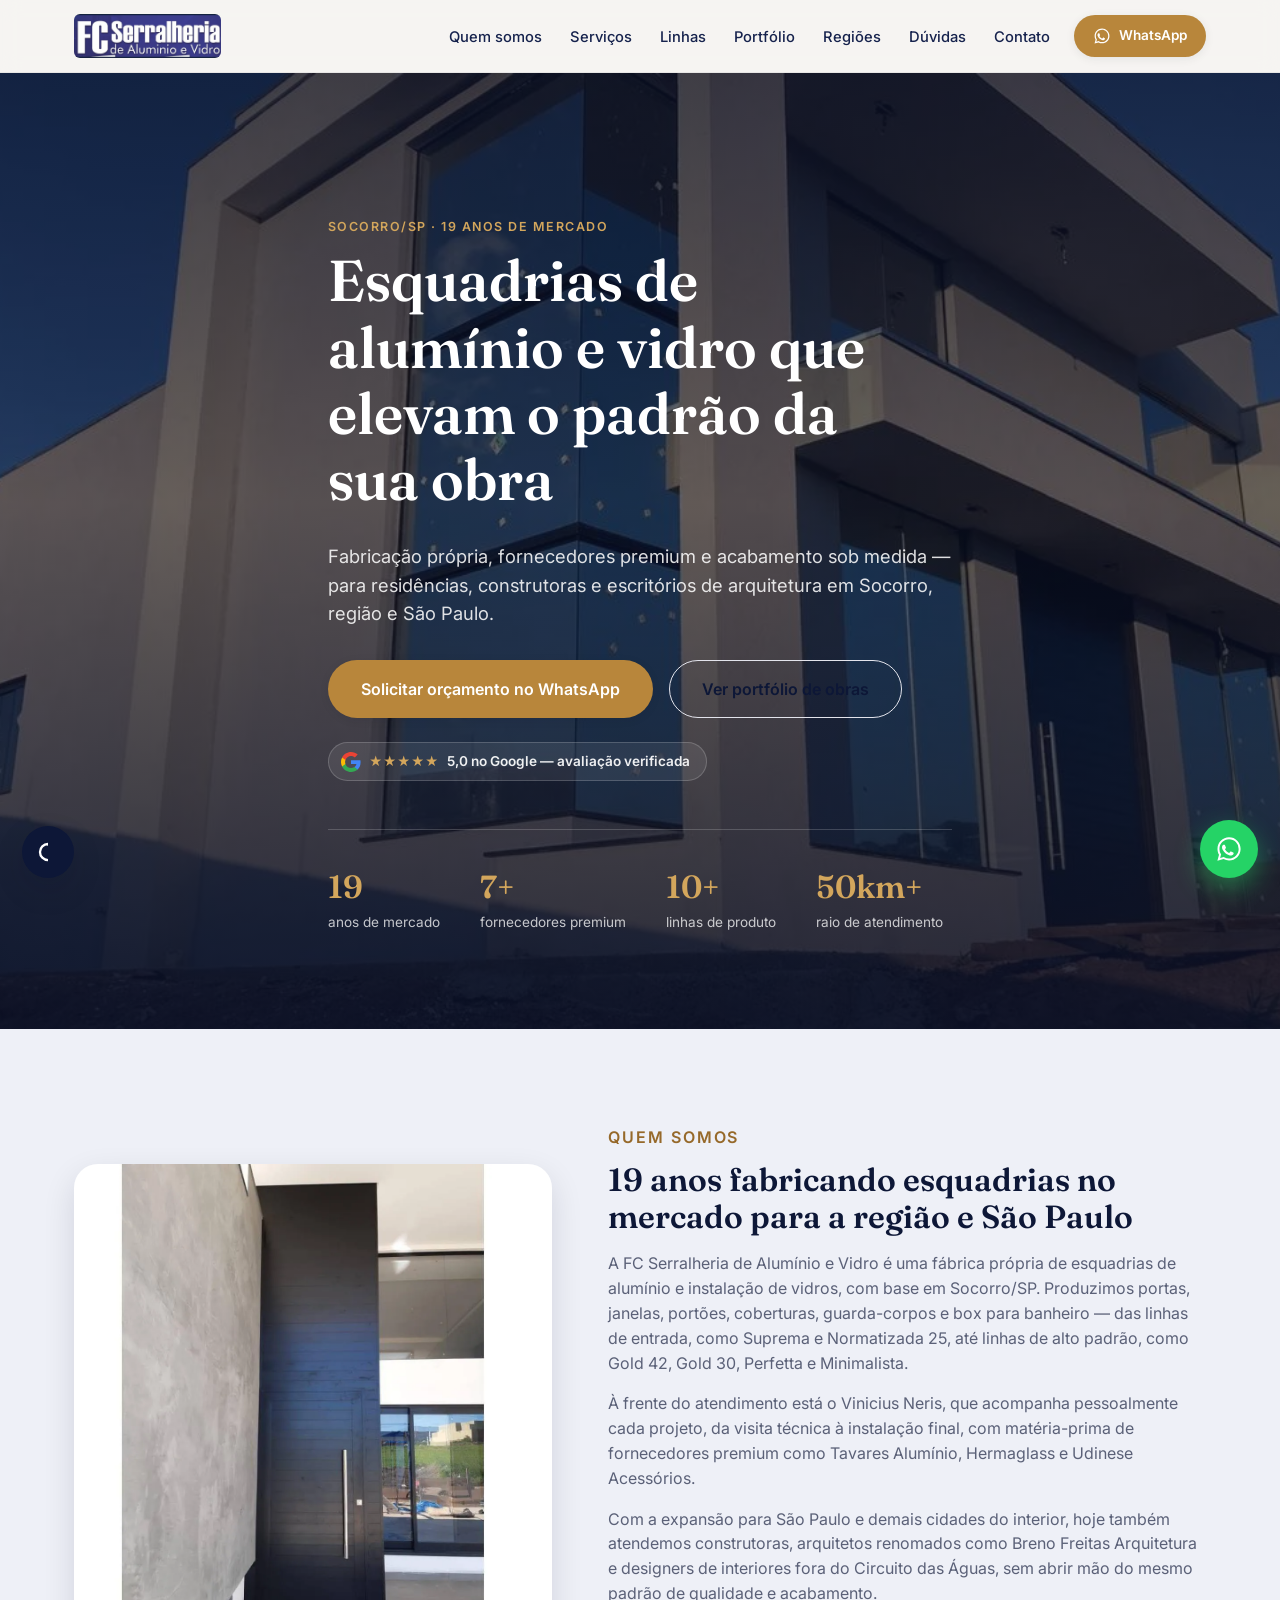
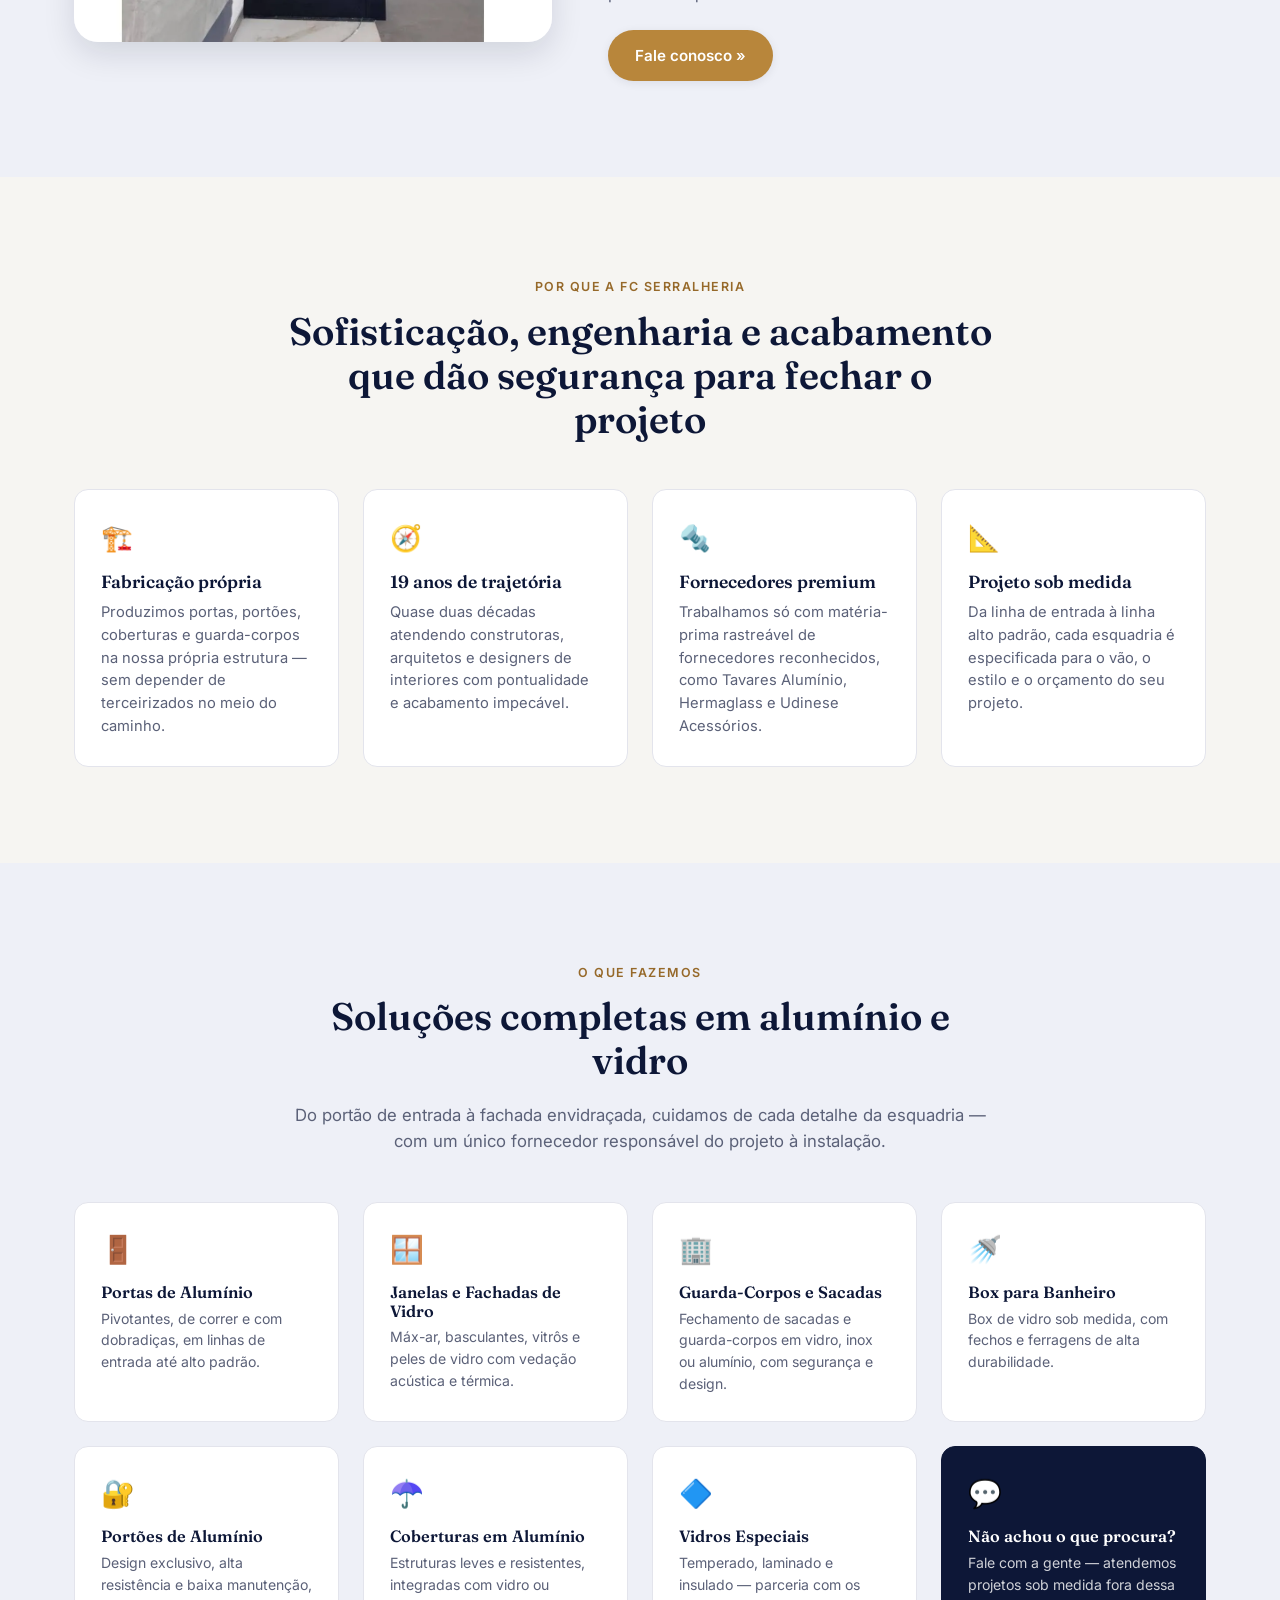
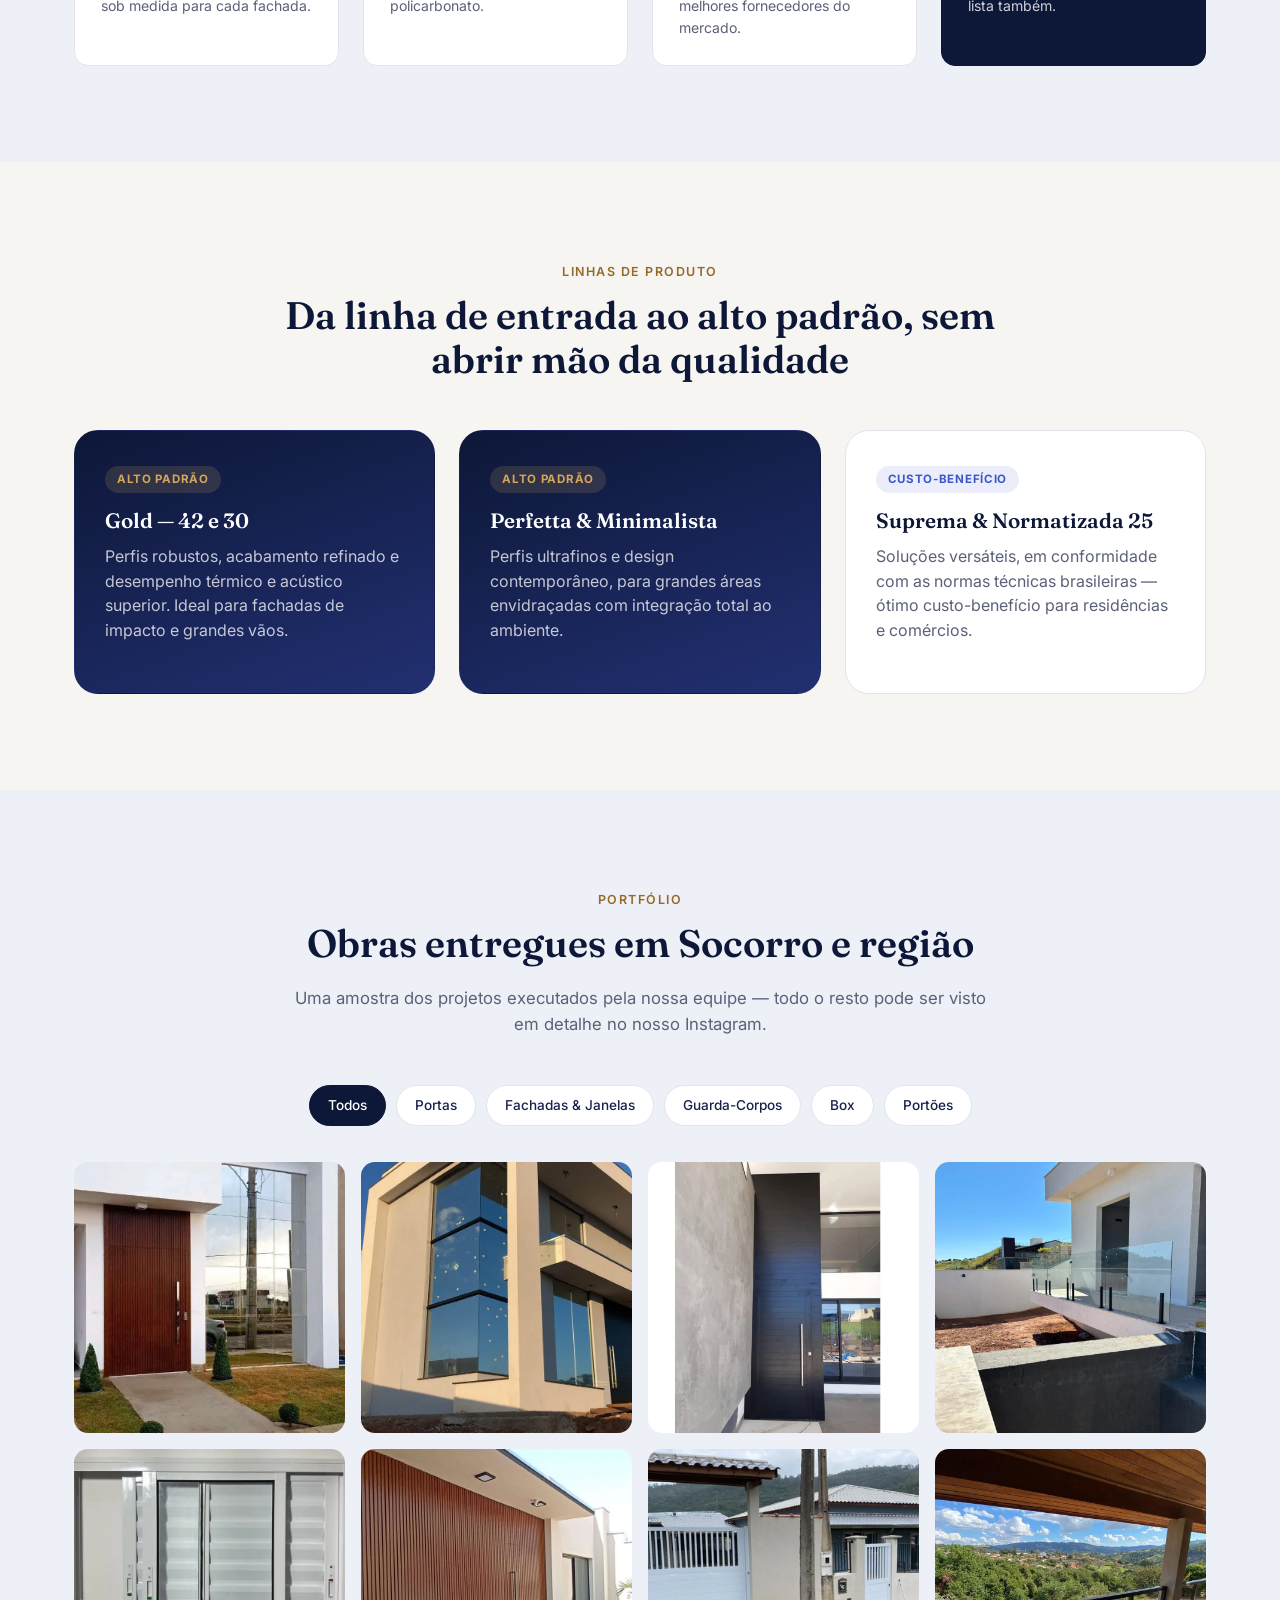
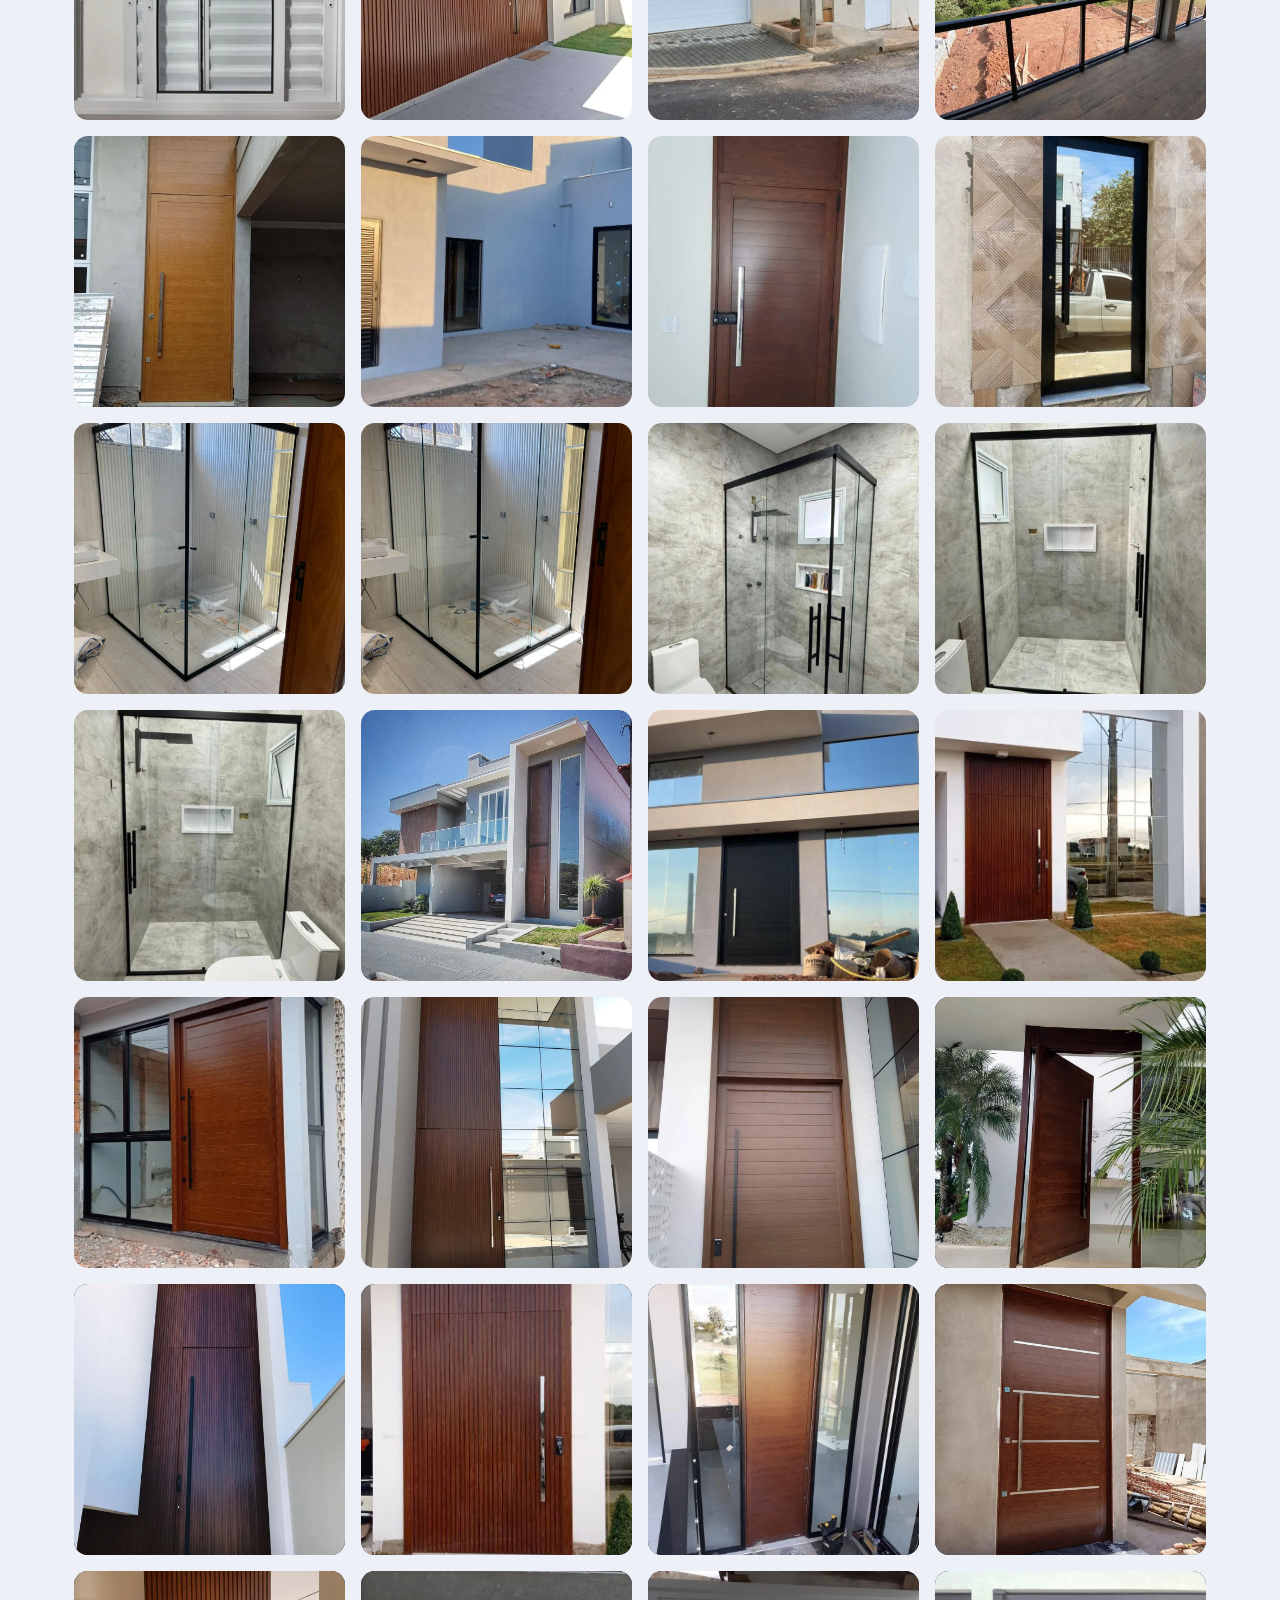
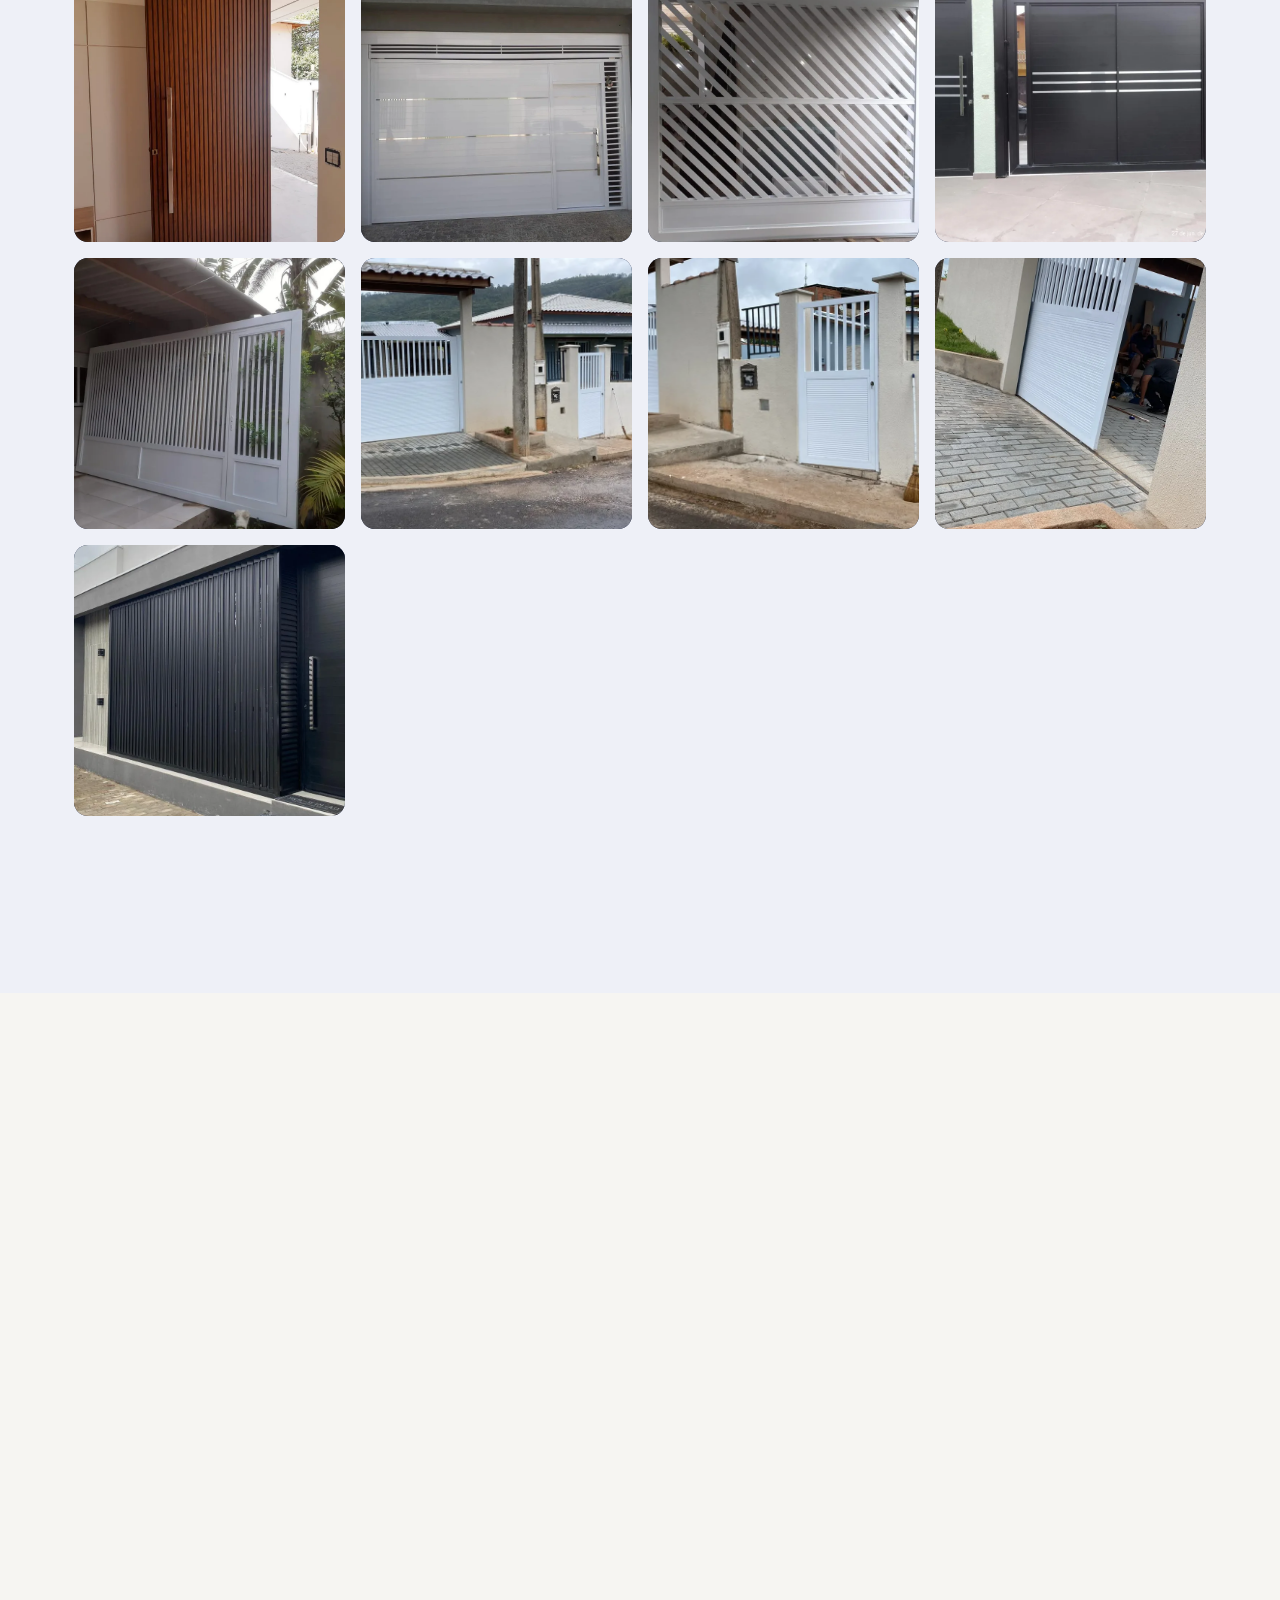
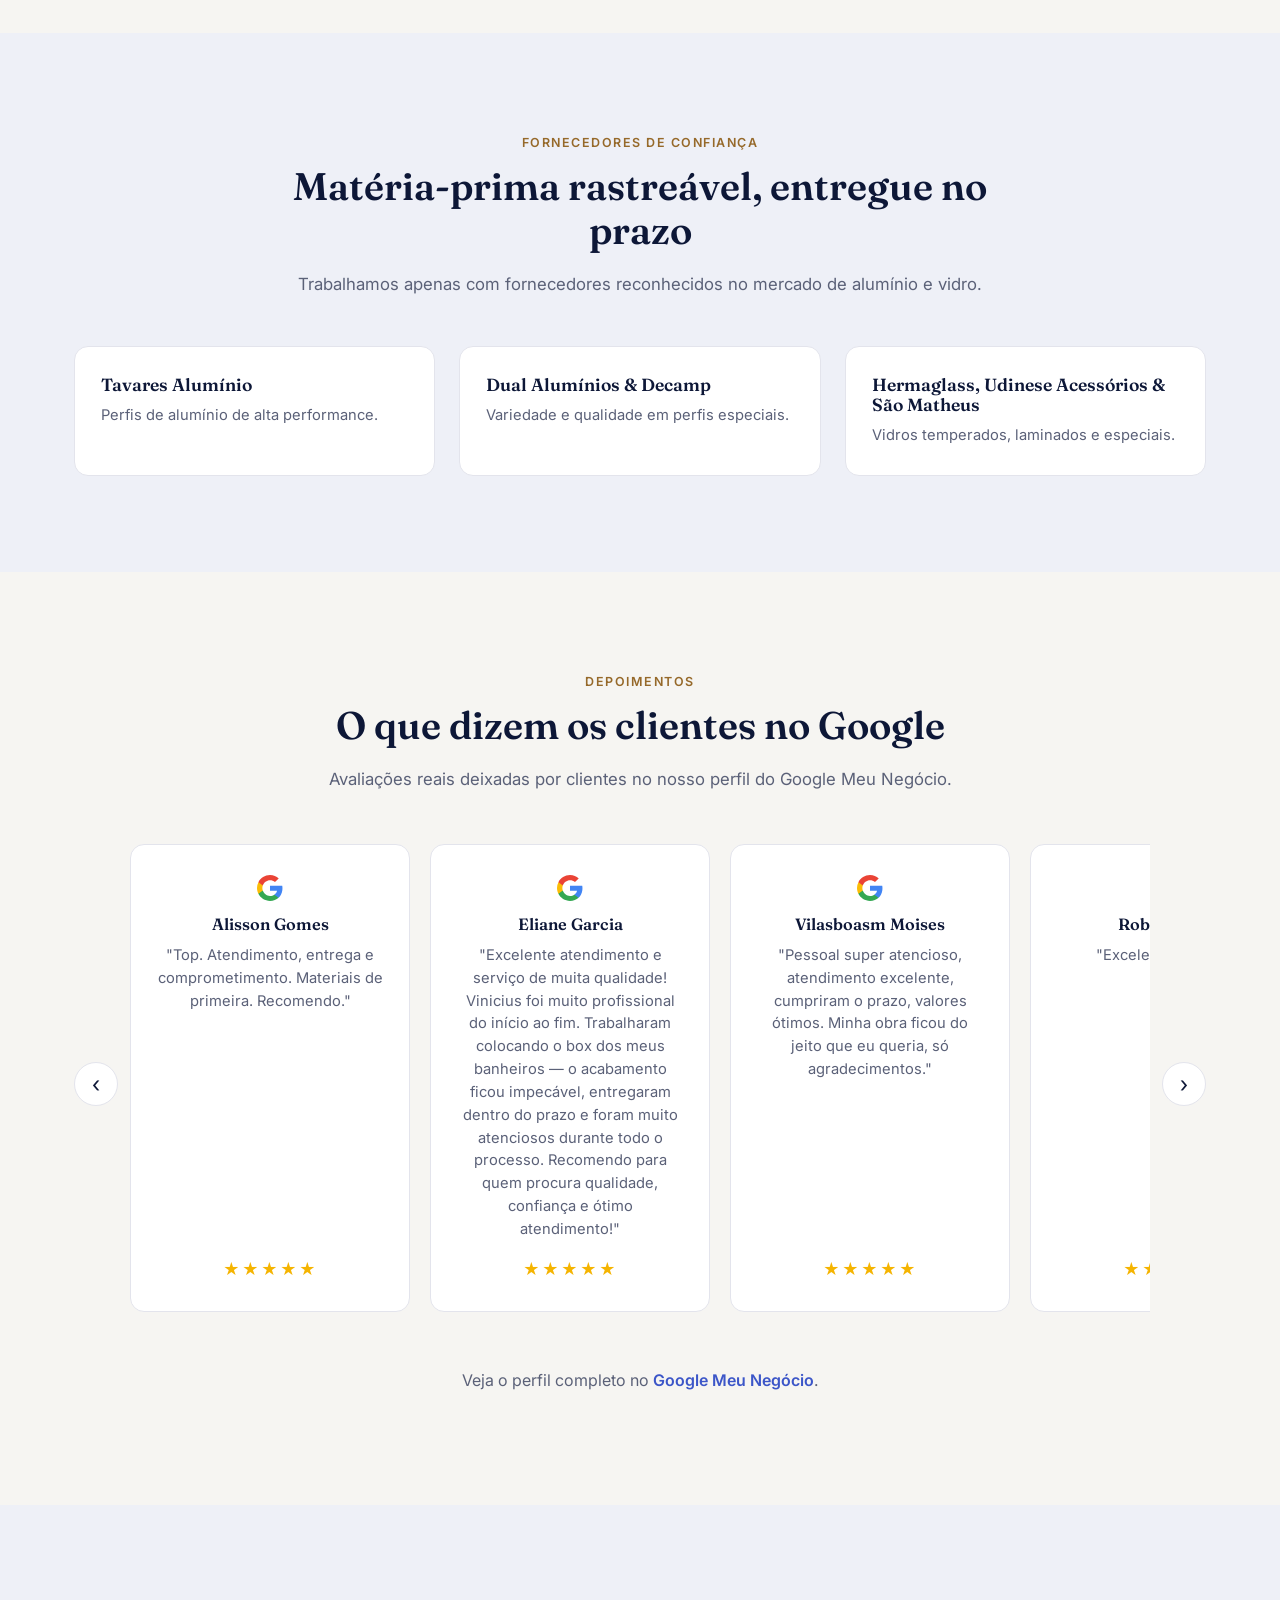
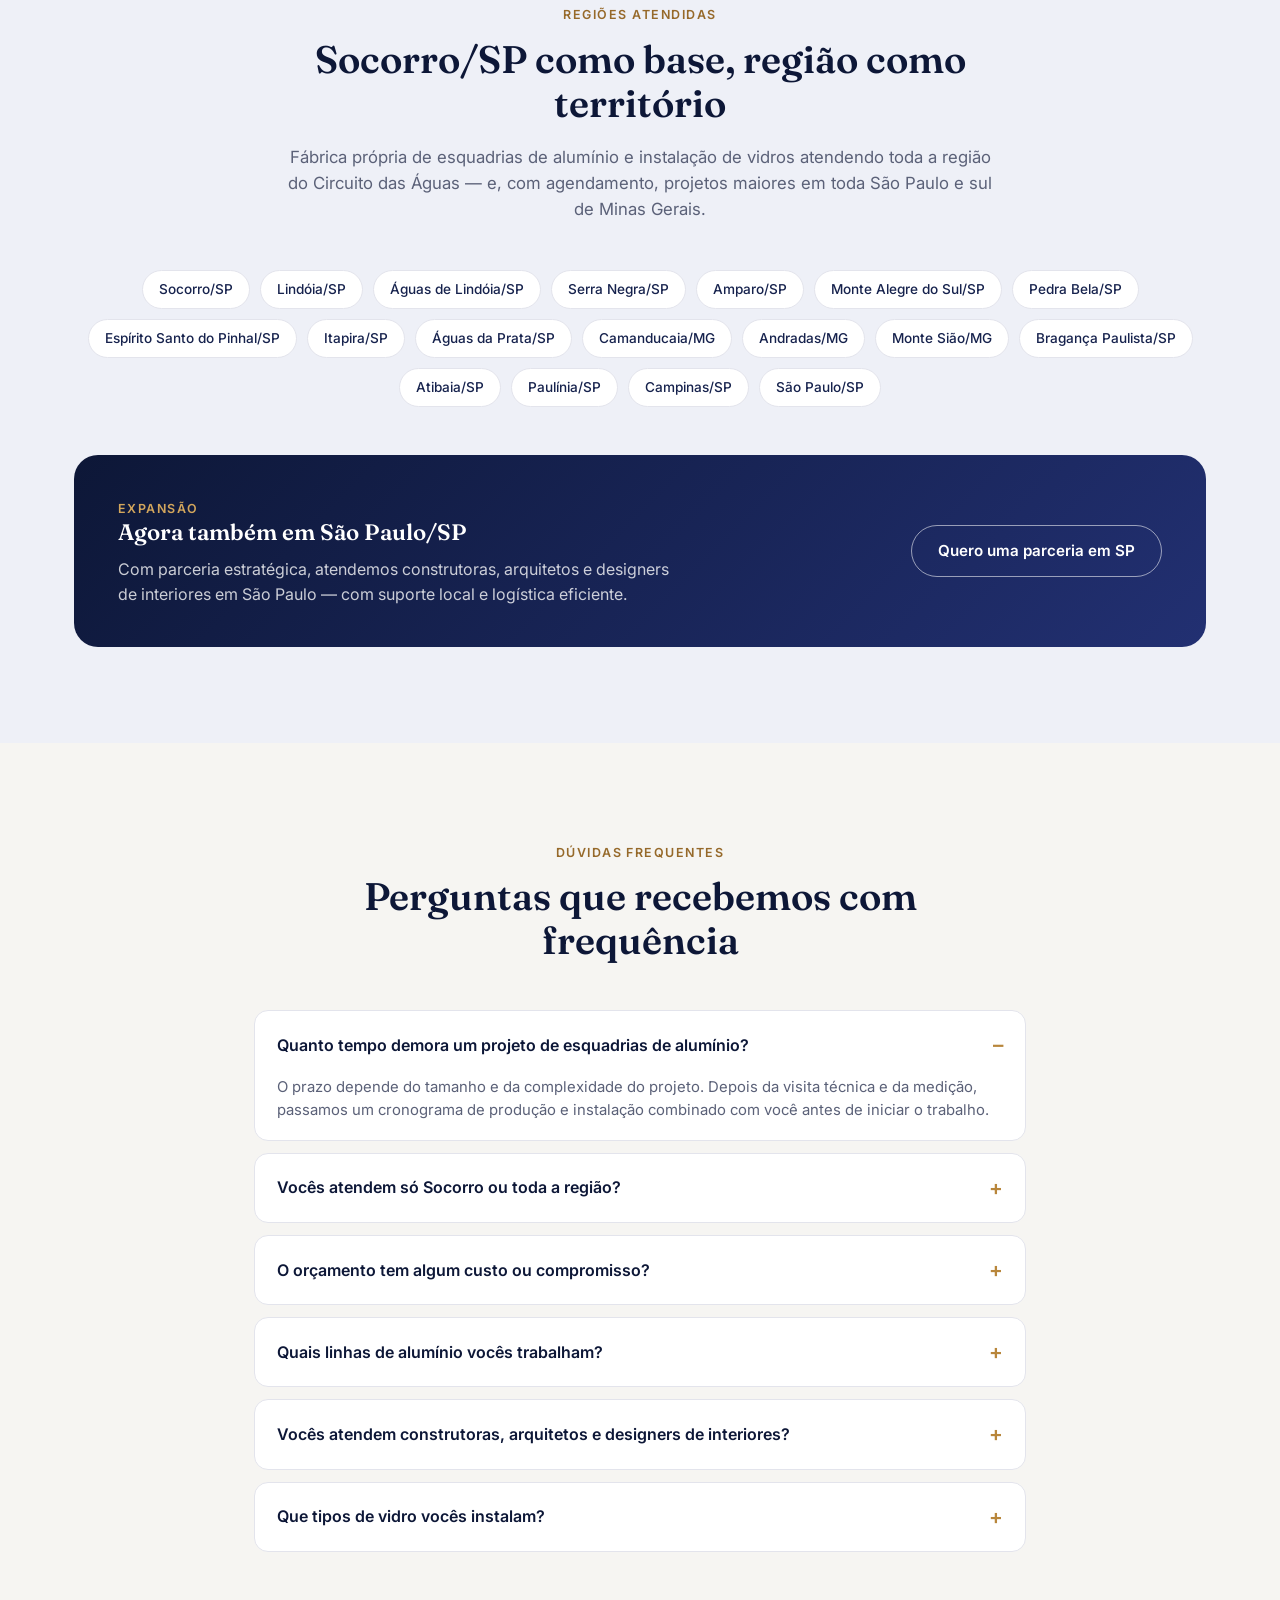
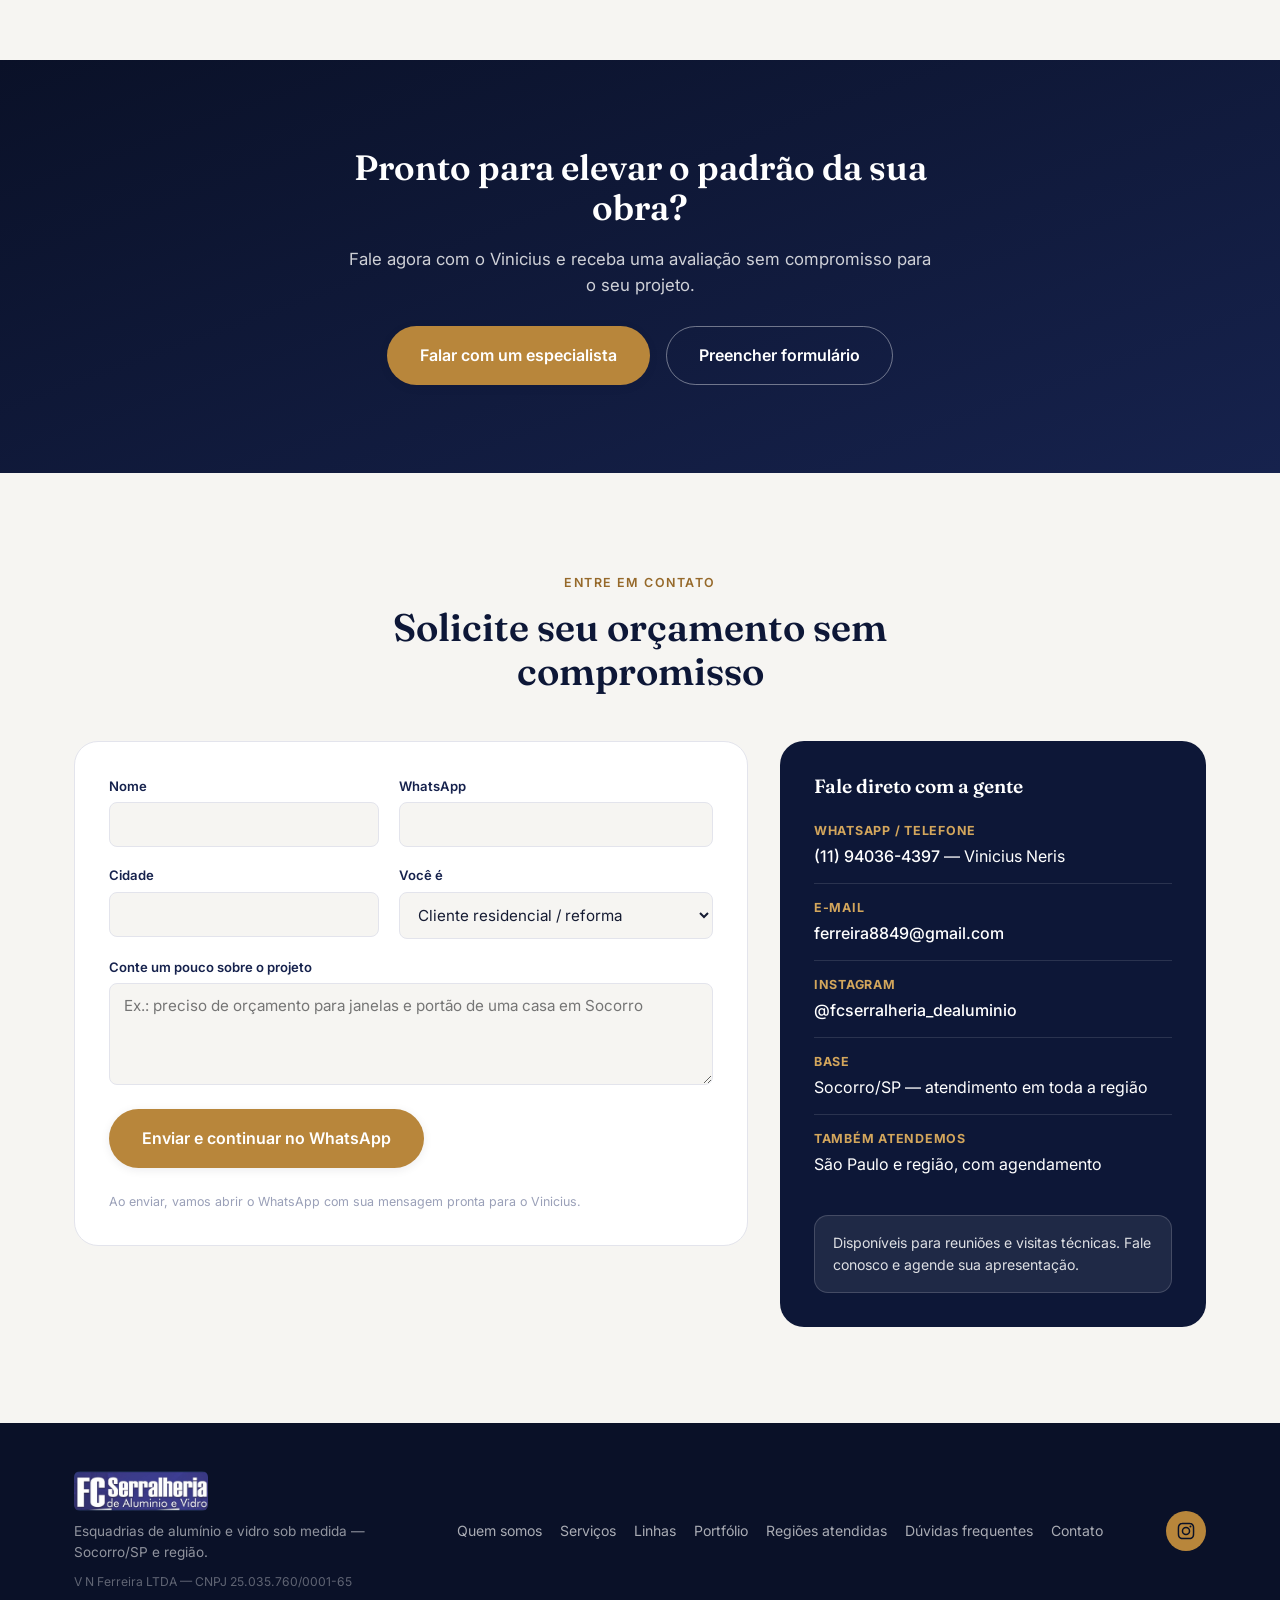
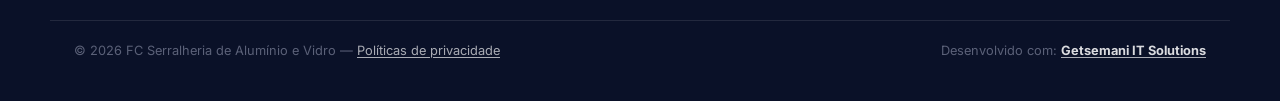
==== commit ad05f192: "Expand portfolio with 25 new client photos (box, portas, portões) Sourced from imagens/NovasFotos, o" ====
--- a/index.html
+++ b/index.html
@@ -387,6 +387,7 @@
         <button class="filter-btn" data-filter="portas" role="tab" aria-selected="false">Portas</button>
         <button class="filter-btn" data-filter="fachadas" role="tab" aria-selected="false">Fachadas &amp; Janelas</button>
         <button class="filter-btn" data-filter="sacadas" role="tab" aria-selected="false">Guarda-Corpos</button>
+        <button class="filter-btn" data-filter="box" role="tab" aria-selected="false">Box</button>
         <button class="filter-btn" data-filter="portoes" role="tab" aria-selected="false">Portões</button>
       </div>
 
@@ -426,6 +427,81 @@
         </button>
         <button class="gallery-item" data-filter="fachadas" data-caption="Detalhe de janela de alumínio com revestimento em pastilha">
           <picture><source srcset="assets/img/detalhe-pastilha-janela.webp" type="image/webp"><img src="assets/img/detalhe-pastilha-janela.jpg" alt="Detalhe de janela de alumínio escura com revestimento em pastilha de pedra" loading="lazy" width="720" height="720"></picture>
+        </button>
+        <button class="gallery-item" data-filter="box" data-caption="Box de canto em vidro incolor com perfil preto">
+          <picture><source srcset="assets/img/box-canto-preto-1.webp" type="image/webp"><img src="assets/img/box-canto-preto-1.jpg" alt="Box de banheiro de canto em vidro incolor com perfil preto" loading="lazy" width="1000" height="1333"></picture>
+        </button>
+        <button class="gallery-item" data-filter="box" data-caption="Box de canto em vidro incolor com perfil preto, outro ângulo">
+          <picture><source srcset="assets/img/box-canto-preto-2.webp" type="image/webp"><img src="assets/img/box-canto-preto-2.jpg" alt="Box de banheiro de canto em vidro incolor com perfil preto, ângulo lateral" loading="lazy" width="1000" height="1333"></picture>
+        </button>
+        <button class="gallery-item" data-filter="box" data-caption="Box de banheiro em porcelanato cinza marmorizado">
+          <picture><source srcset="assets/img/box-marmore-cinza.webp" type="image/webp"><img src="assets/img/box-marmore-cinza.jpg" alt="Box de banheiro com revestimento em porcelanato cinza marmorizado" loading="lazy" width="835" height="1280"></picture>
+        </button>
+        <button class="gallery-item" data-filter="box" data-caption="Box de banheiro sob medida, vista frontal">
+          <picture><source srcset="assets/img/box-marmore-frontal.webp" type="image/webp"><img src="assets/img/box-marmore-frontal.jpg" alt="Box de banheiro sob medida em vidro temperado, vista frontal" loading="lazy" width="768" height="1280"></picture>
+        </button>
+        <button class="gallery-item" data-filter="box" data-caption="Box de banheiro com ducha e nicho embutido">
+          <picture><source srcset="assets/img/box-marmore-vidro.webp" type="image/webp"><img src="assets/img/box-marmore-vidro.jpg" alt="Box de banheiro em vidro com ducha e nicho embutido no revestimento" loading="lazy" width="772" height="1280"></picture>
+        </button>
+        <button class="gallery-item" data-filter="portas" data-caption="Fachada residencial com porta de entrada em detalhe">
+          <picture><source srcset="assets/img/porta-fachada-moderna-detalhe.webp" type="image/webp"><img src="assets/img/porta-fachada-moderna-detalhe.jpg" alt="Fachada residencial moderna com detalhe da porta de entrada em madeira" loading="lazy" width="1000" height="1000"></picture>
+        </button>
+        <button class="gallery-item" data-filter="portas" data-caption="Porta de entrada preta em fachada moderna">
+          <picture><source srcset="assets/img/porta-preta-fachada-moderna.webp" type="image/webp"><img src="assets/img/porta-preta-fachada-moderna.jpg" alt="Porta de entrada preta integrada a fachada residencial moderna" loading="lazy" width="1000" height="562"></picture>
+        </button>
+        <button class="gallery-item" data-filter="portas" data-caption="Porta de madeira com jardim de entrada">
+          <picture><source srcset="assets/img/porta-madeira-jardim.webp" type="image/webp"><img src="assets/img/porta-madeira-jardim.jpg" alt="Porta de entrada em madeira com jardim e caminho de acesso" loading="lazy" width="591" height="1280"></picture>
+        </button>
+        <button class="gallery-item" data-filter="portas" data-caption="Porta de vidro em esquina com vidraçaria integrada">
+          <picture><source srcset="assets/img/porta-vidro-canto-vidracaria.webp" type="image/webp"><img src="assets/img/porta-vidro-canto-vidracaria.jpg" alt="Porta de vidro de esquina com vidraçaria integrada à fachada" loading="lazy" width="720" height="1280"></picture>
+        </button>
+        <button class="gallery-item" data-filter="portas" data-caption="Porta de madeira com fachada de vidro em pé-direito alto">
+          <picture><source srcset="assets/img/porta-madeira-fachada-vidro-alta.webp" type="image/webp"><img src="assets/img/porta-madeira-fachada-vidro-alta.jpg" alt="Porta de madeira com fachada de vidro em pé-direito alto" loading="lazy" width="960" height="1280"></picture>
+        </button>
+        <button class="gallery-item" data-filter="portas" data-caption="Porta em tábuas verticais com puxador em barra">
+          <picture><source srcset="assets/img/porta-tabua-vertical-puxador.webp" type="image/webp"><img src="assets/img/porta-tabua-vertical-puxador.jpg" alt="Porta de entrada em tábuas verticais de madeira com puxador em barra" loading="lazy" width="960" height="1280"></picture>
+        </button>
+        <button class="gallery-item" data-filter="portas" data-caption="Porta pivotante aberta em jardim de entrada">
+          <picture><source srcset="assets/img/porta-pivotante-jardim-aberta.webp" type="image/webp"><img src="assets/img/porta-pivotante-jardim-aberta.jpg" alt="Porta pivotante de madeira aberta em jardim de entrada residencial" loading="lazy" width="960" height="1280"></picture>
+        </button>
+        <button class="gallery-item" data-filter="portas" data-caption="Porta marrom escura integrada à fachada">
+          <picture><source srcset="assets/img/porta-marrom-escura-fachada.webp" type="image/webp"><img src="assets/img/porta-marrom-escura-fachada.jpg" alt="Porta de entrada marrom escura integrada à fachada residencial" loading="lazy" width="960" height="1280"></picture>
+        </button>
+        <button class="gallery-item" data-filter="portas" data-caption="Porta em tábuas horizontais, acabamento simples">
+          <picture><source srcset="assets/img/porta-tabua-horizontal-simples.webp" type="image/webp"><img src="assets/img/porta-tabua-horizontal-simples.jpg" alt="Porta de entrada em tábuas horizontais de madeira, acabamento amadeirado" loading="lazy" width="591" height="1280"></picture>
+        </button>
+        <button class="gallery-item" data-filter="portas" data-caption="Porta escura com painel de vidro lateral preto">
+          <picture><source srcset="assets/img/porta-vidro-preto-lateral.webp" type="image/webp"><img src="assets/img/porta-vidro-preto-lateral.jpg" alt="Porta de entrada escura com painel de vidro lateral em perfil preto" loading="lazy" width="774" height="1032"></picture>
+        </button>
+        <button class="gallery-item" data-filter="portas" data-caption="Porta com detalhes em inox e frisos horizontais">
+          <picture><source srcset="assets/img/porta-detalhes-inox-horizontal.webp" type="image/webp"><img src="assets/img/porta-detalhes-inox-horizontal.jpg" alt="Porta de entrada com detalhes em inox e frisos horizontais em madeira" loading="lazy" width="960" height="1280"></picture>
+        </button>
+        <button class="gallery-item" data-filter="portas" data-caption="Porta ripada de canto com painel de vidro">
+          <picture><source srcset="assets/img/porta-ripada-canto-vidro.webp" type="image/webp"><img src="assets/img/porta-ripada-canto-vidro.jpg" alt="Porta ripada de madeira em esquina com painel de vidro lateral" loading="lazy" width="960" height="1280"></picture>
+        </button>
+        <button class="gallery-item" data-filter="portoes" data-caption="Portão de alumínio branco com veneziana e faixa diagonal">
+          <picture><source srcset="assets/img/portao-branco-veneziana-diagonal.webp" type="image/webp"><img src="assets/img/portao-branco-veneziana-diagonal.jpg" alt="Portão de garagem em alumínio branco com veneziana e faixa diagonal" loading="lazy" width="1000" height="750"></picture>
+        </button>
+        <button class="gallery-item" data-filter="portoes" data-caption="Portão de alumínio branco com ripas diagonais">
+          <picture><source srcset="assets/img/portao-diagonal-branco.webp" type="image/webp"><img src="assets/img/portao-diagonal-branco.jpg" alt="Portão de alumínio branco com ripas diagonais" loading="lazy" width="1000" height="750"></picture>
+        </button>
+        <button class="gallery-item" data-filter="portoes" data-caption="Portão preto de duas folhas com frisos em inox">
+          <picture><source srcset="assets/img/portao-preto-linhas-inox.webp" type="image/webp"><img src="assets/img/portao-preto-linhas-inox.jpg" alt="Portão de alumínio preto de duas folhas com frisos horizontais em inox" loading="lazy" width="1000" height="750"></picture>
+        </button>
+        <button class="gallery-item" data-filter="portoes" data-caption="Portão veneziana cinza com jardim de entrada">
+          <picture><source srcset="assets/img/portao-veneziana-cinza-jardim.webp" type="image/webp"><img src="assets/img/portao-veneziana-cinza-jardim.jpg" alt="Portão de alumínio veneziana cinza com jardim de entrada" loading="lazy" width="1000" height="750"></picture>
+        </button>
+        <button class="gallery-item" data-filter="portoes" data-caption="Portão de pedestre branco com grade vazada">
+          <picture><source srcset="assets/img/portao-branco-pedestre-1.webp" type="image/webp"><img src="assets/img/portao-branco-pedestre-1.jpg" alt="Portão de pedestre em alumínio branco com grade vazada" loading="lazy" width="1000" height="562"></picture>
+        </button>
+        <button class="gallery-item" data-filter="portoes" data-caption="Portão de pedestre branco, vista do acesso">
+          <picture><source srcset="assets/img/portao-branco-pedestre-2.webp" type="image/webp"><img src="assets/img/portao-branco-pedestre-2.jpg" alt="Portão de pedestre em alumínio branco, vista do acesso lateral" loading="lazy" width="1000" height="562"></picture>
+        </button>
+        <button class="gallery-item" data-filter="portoes" data-caption="Instalação de portão veneziana em obra">
+          <picture><source srcset="assets/img/portao-veneziana-instalacao.webp" type="image/webp"><img src="assets/img/portao-veneziana-instalacao.jpg" alt="Instalação de portão de alumínio veneziana em obra" loading="lazy" width="720" height="1280"></picture>
+        </button>
+        <button class="gallery-item" data-filter="portoes" data-caption="Portão preto ripado integrado à fachada">
+          <picture><source srcset="assets/img/portao-preto-ripado-fachada.webp" type="image/webp"><img src="assets/img/portao-preto-ripado-fachada.jpg" alt="Portão de alumínio preto ripado integrado à fachada residencial" loading="lazy" width="720" height="1280"></picture>
         </button>
       </div>
 
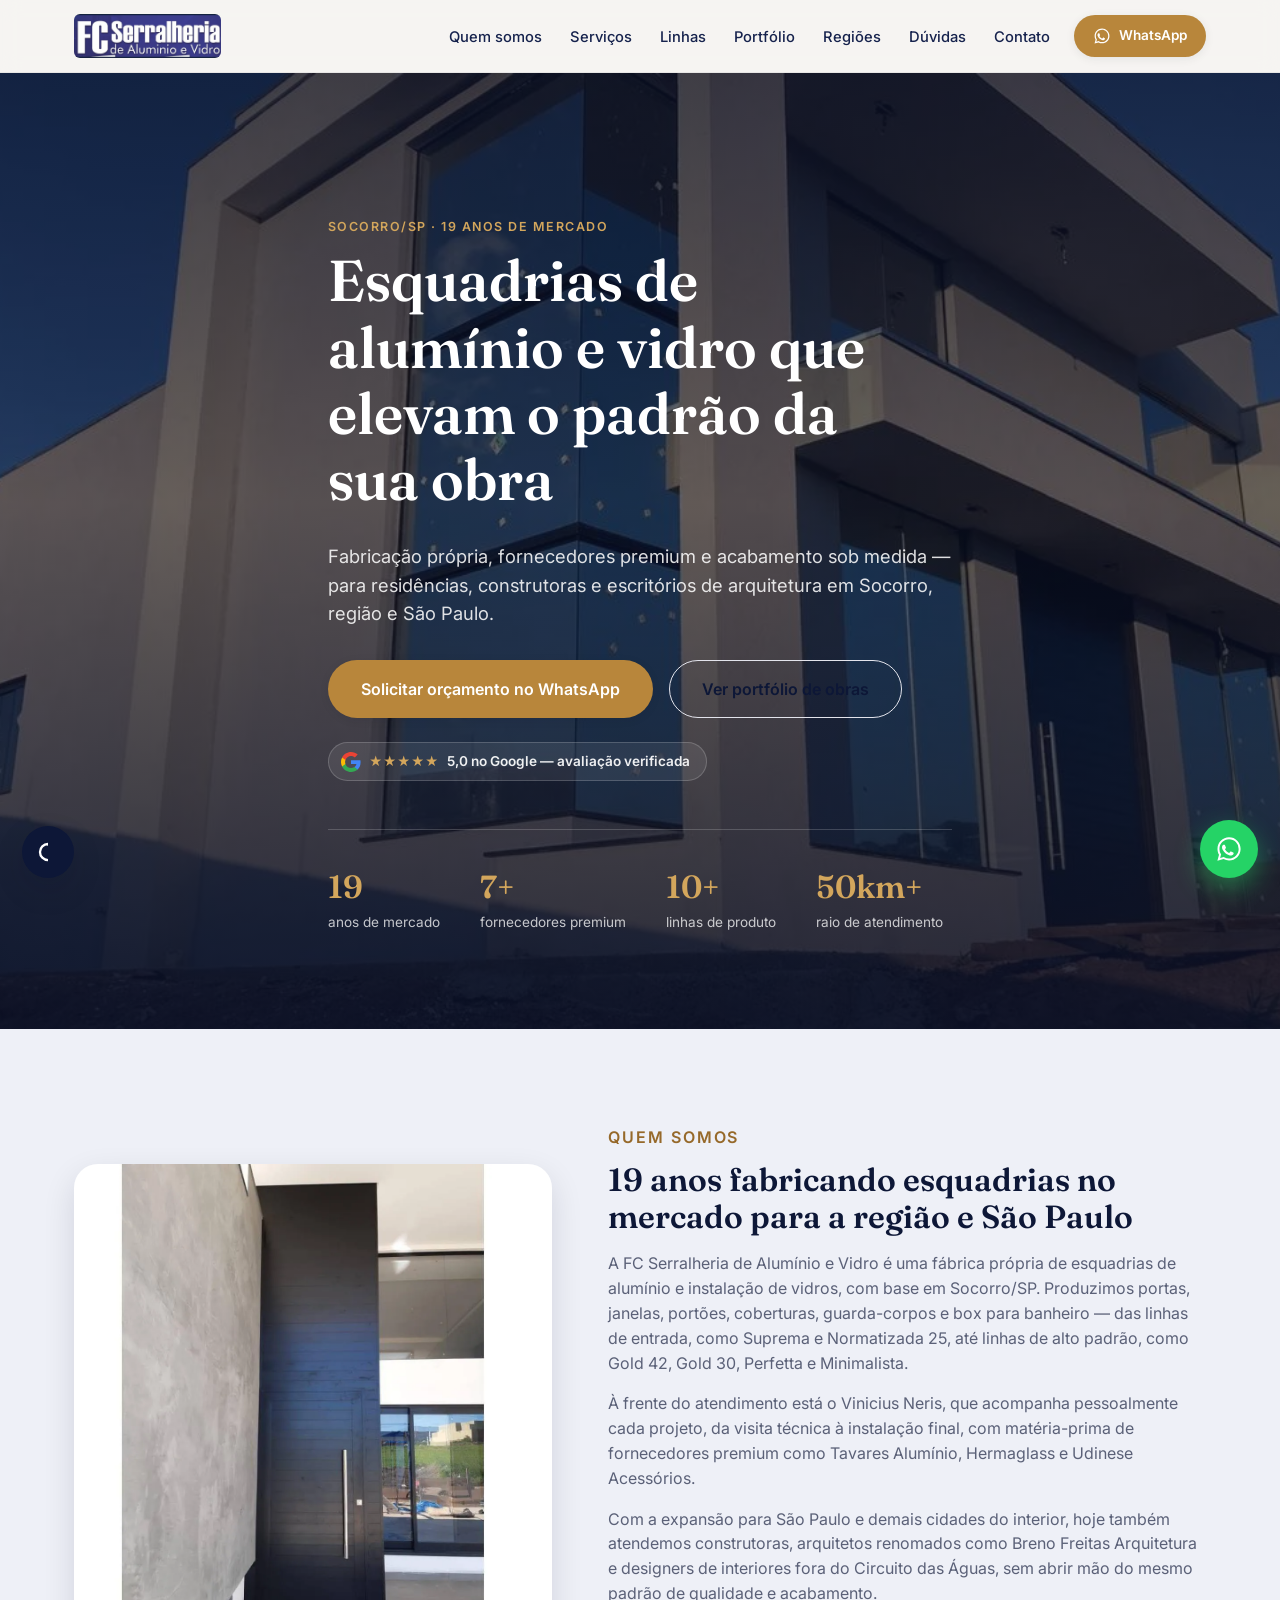
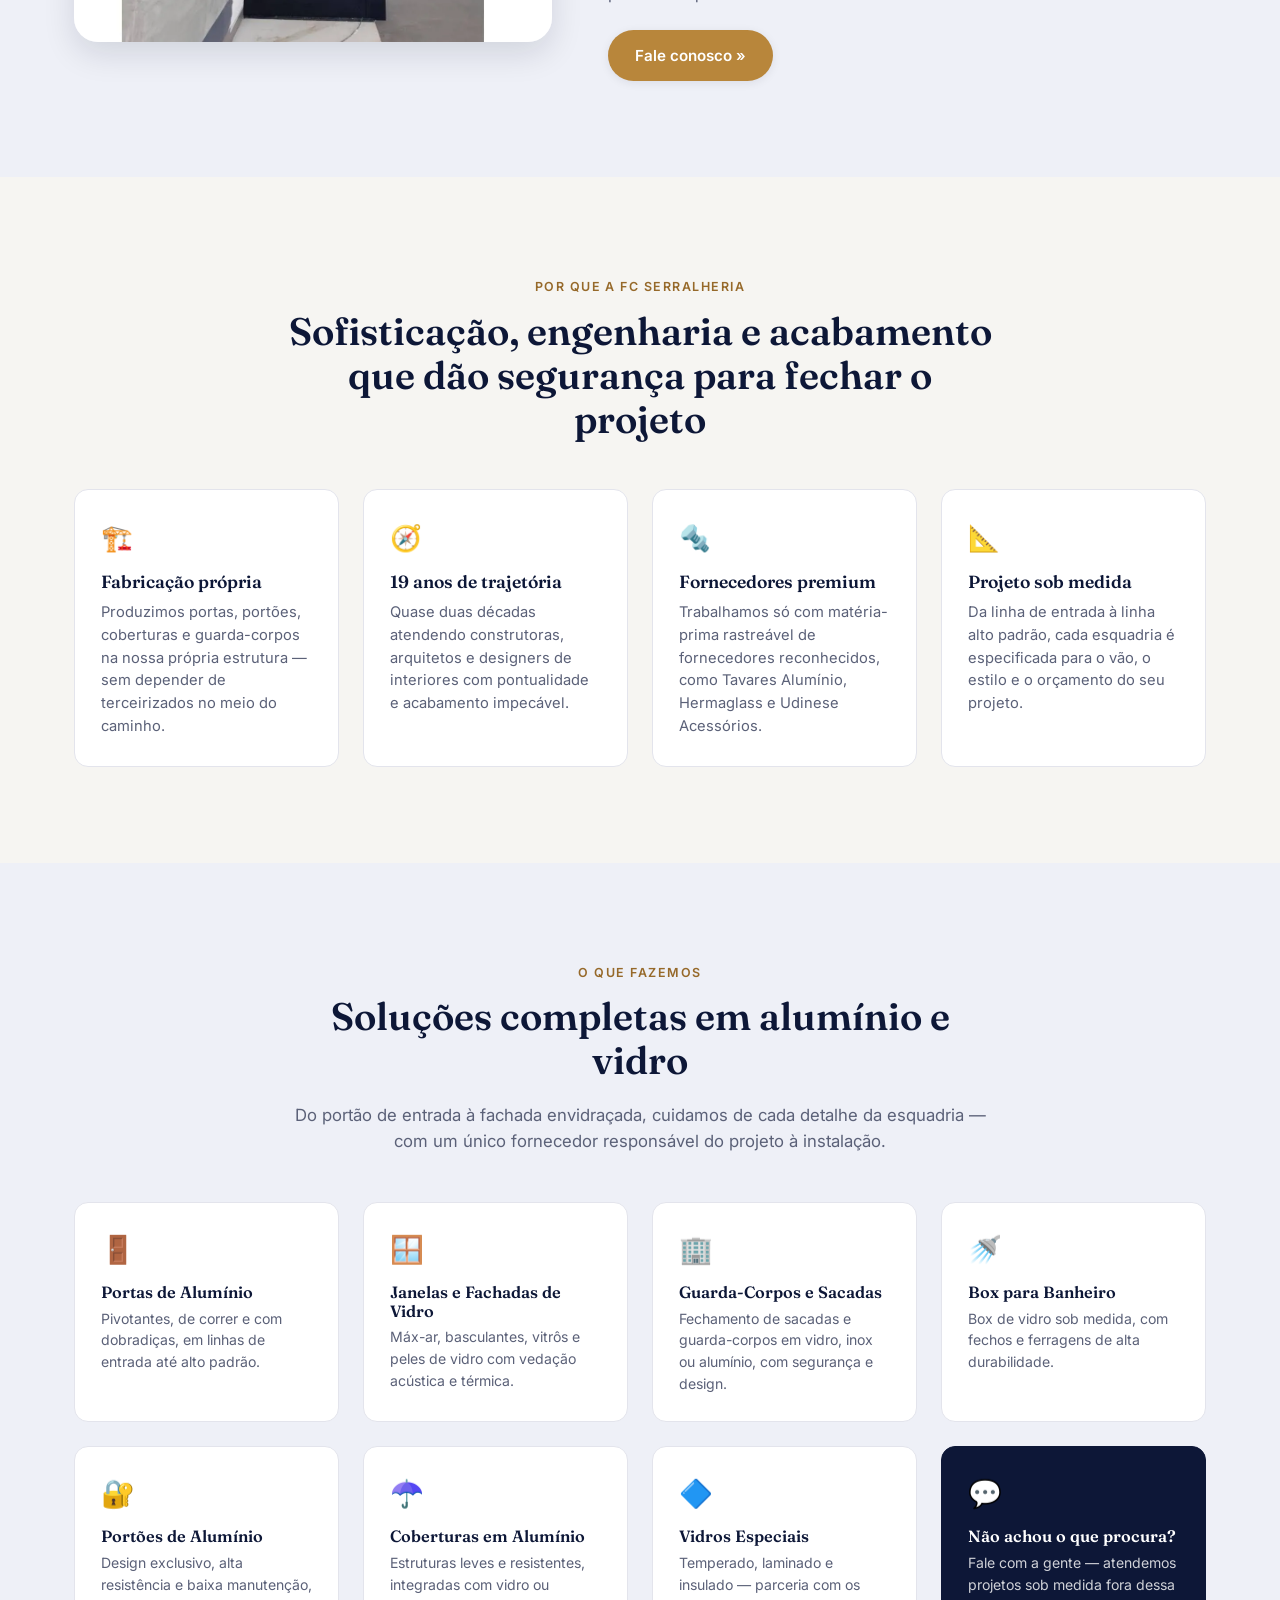
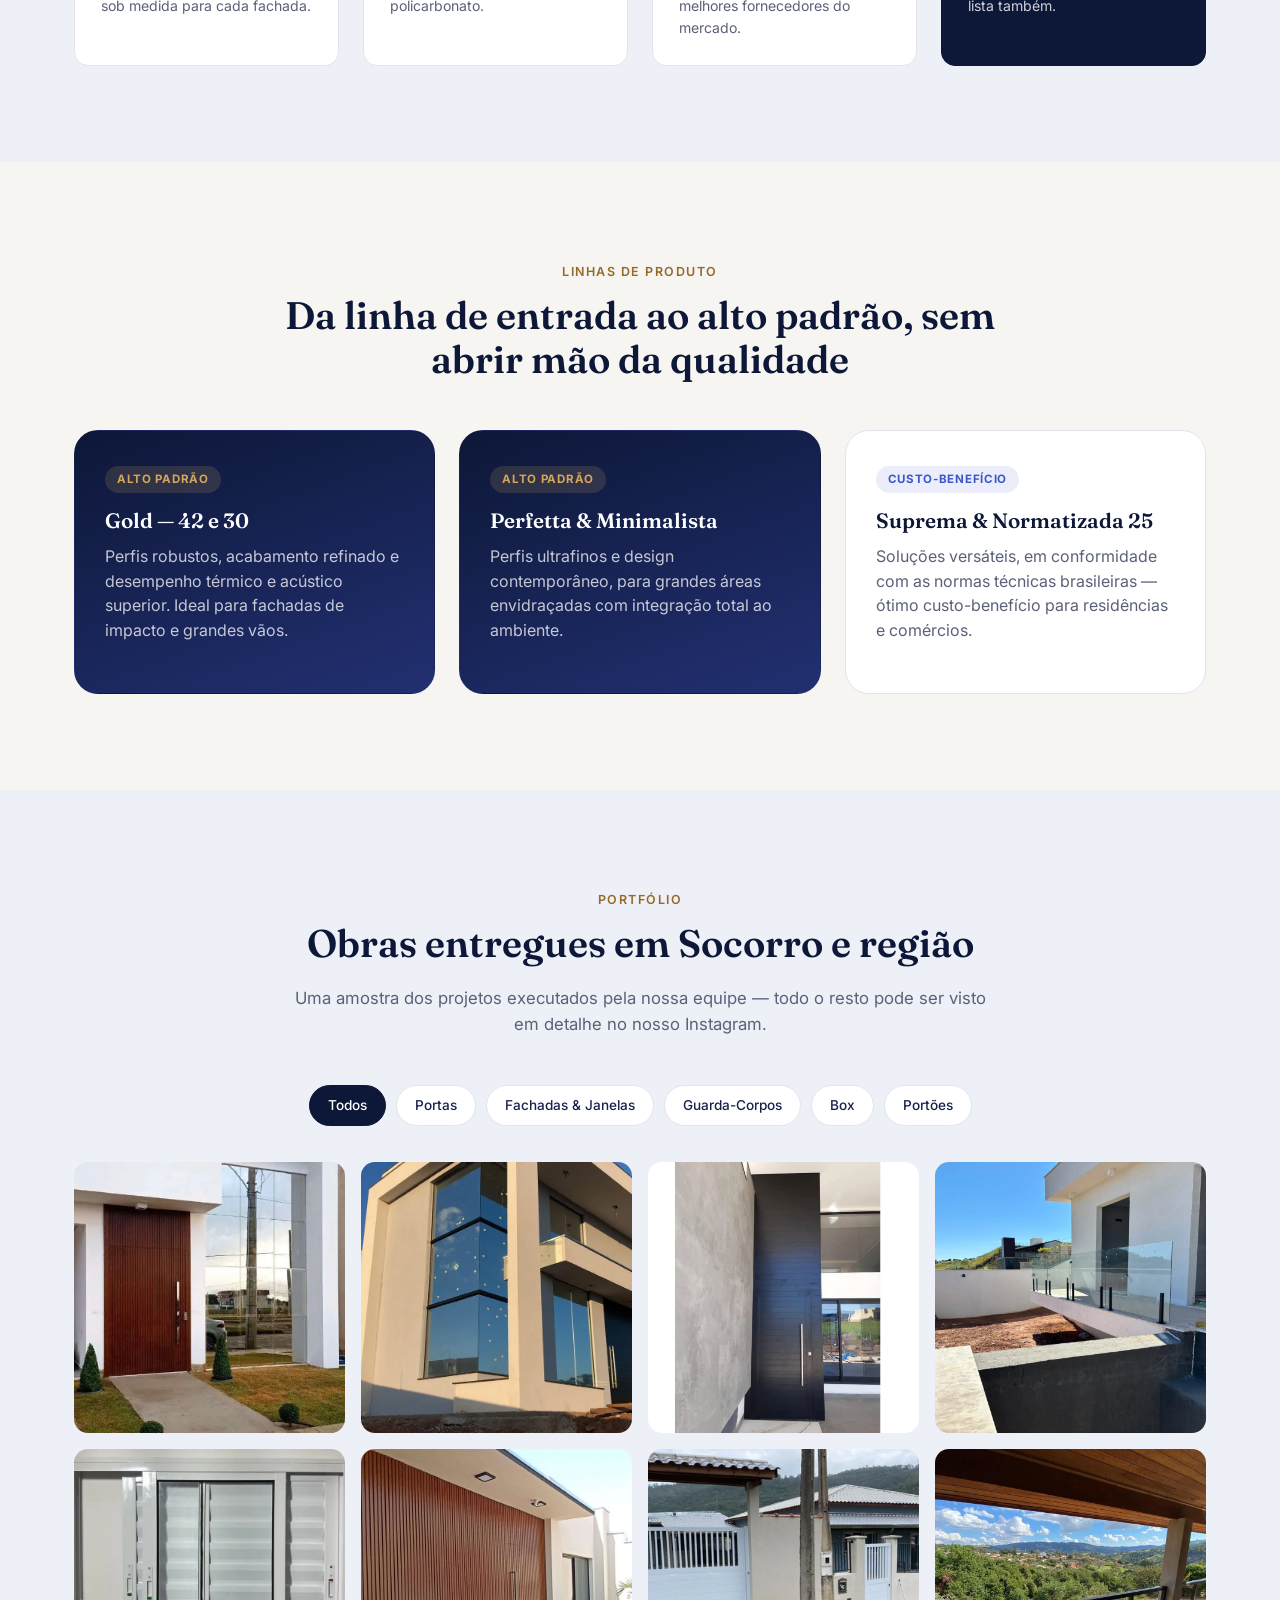
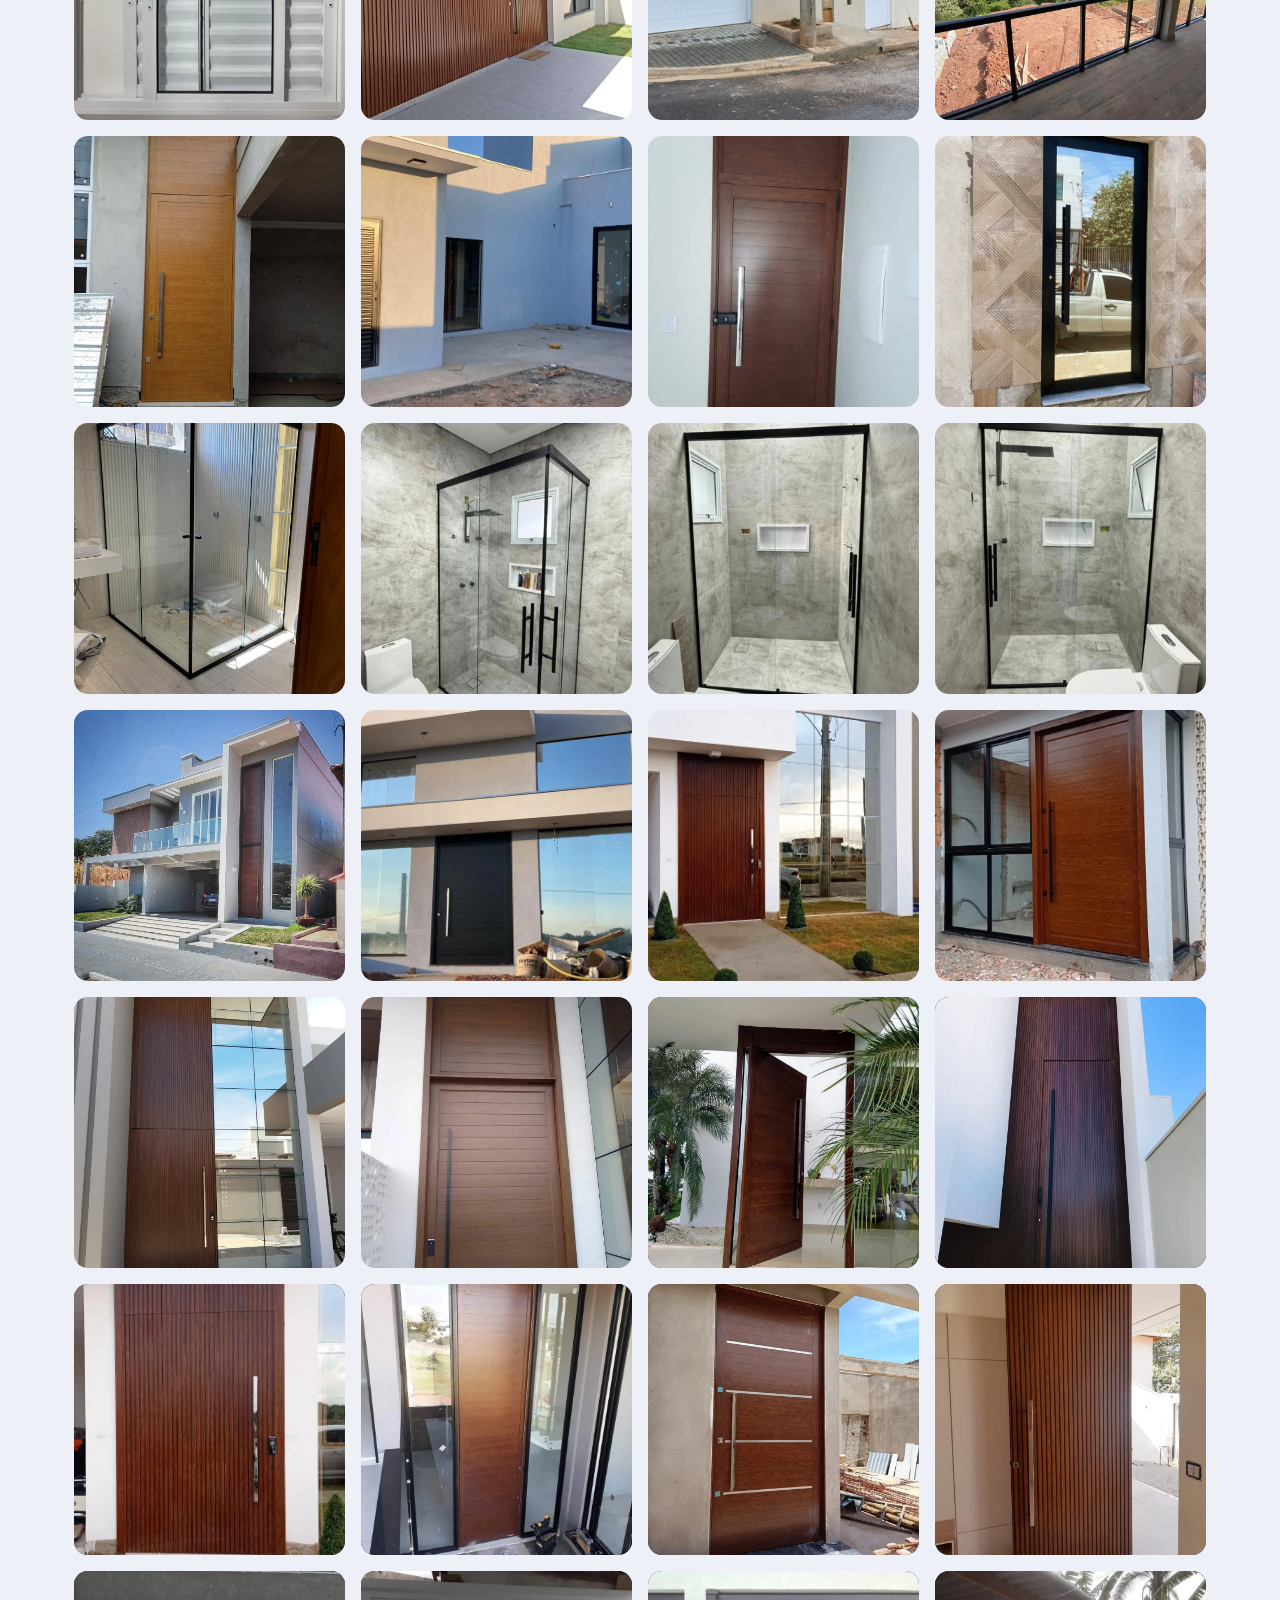
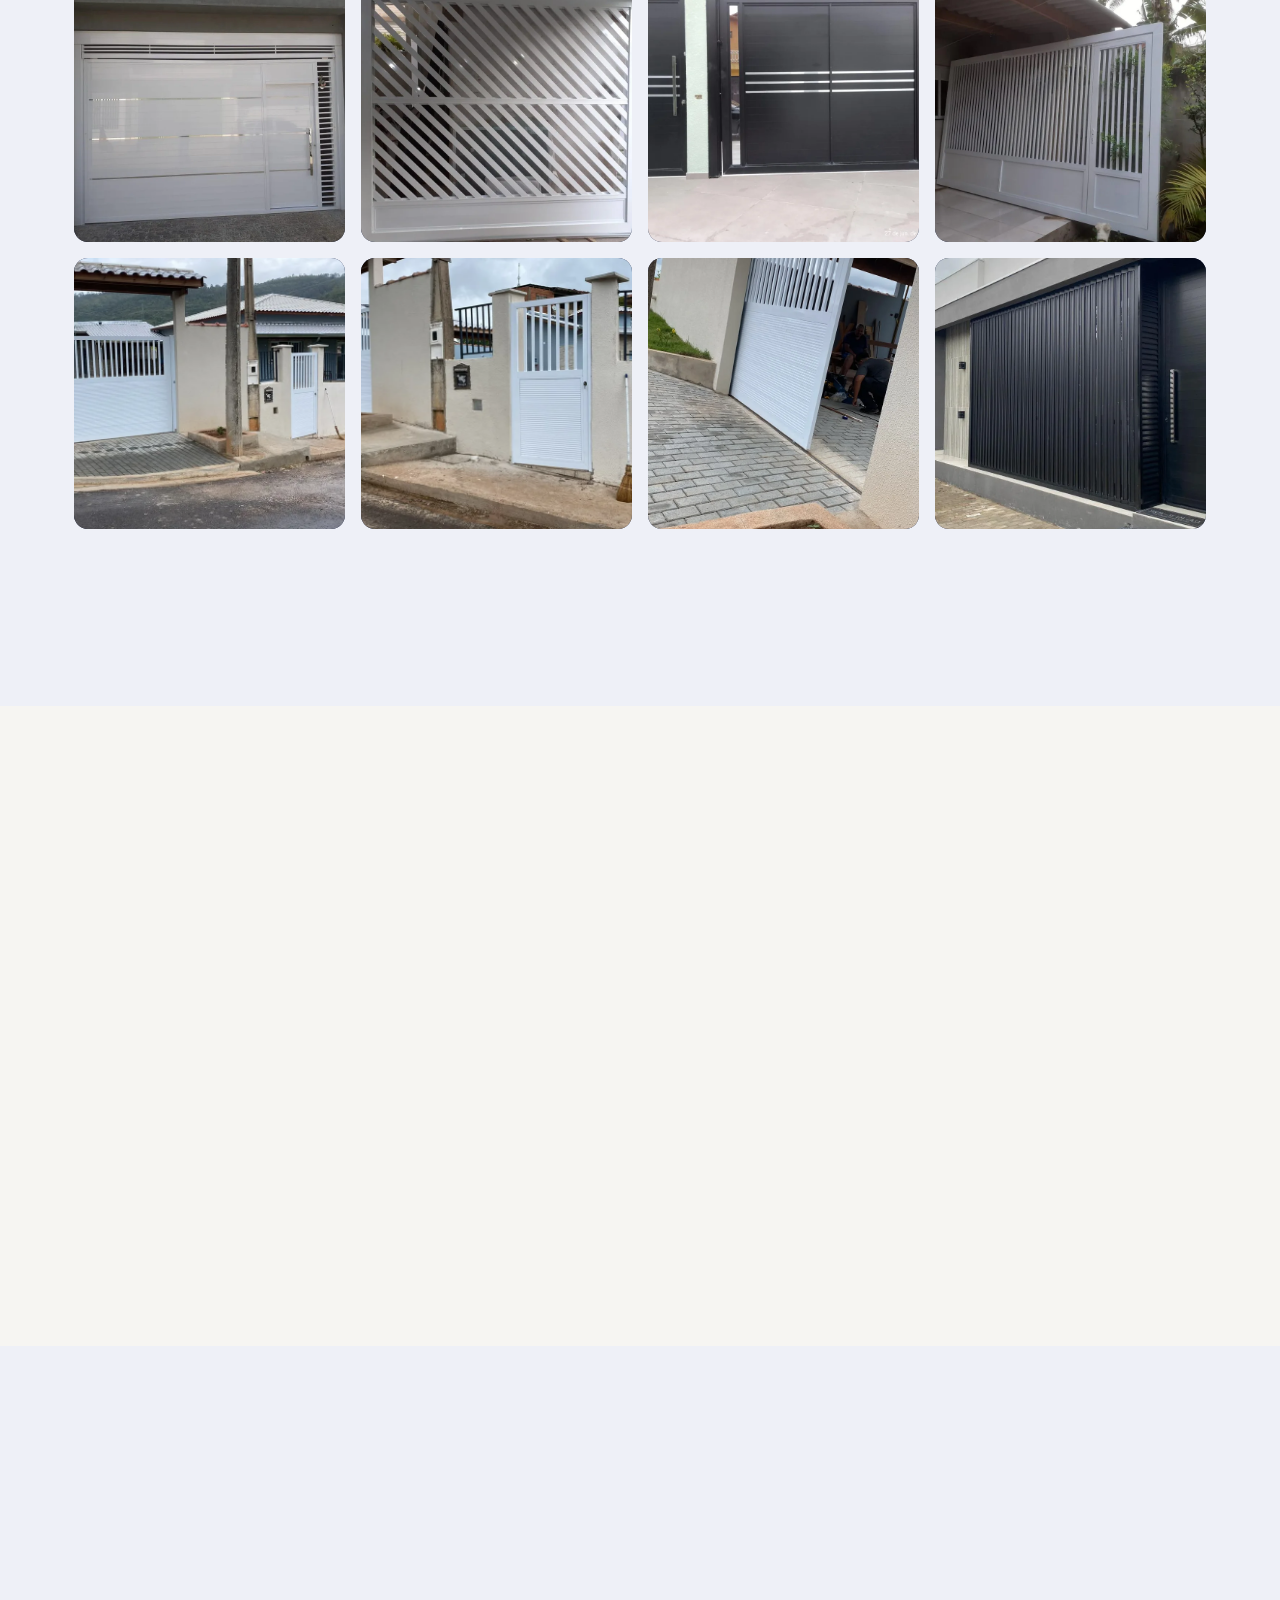
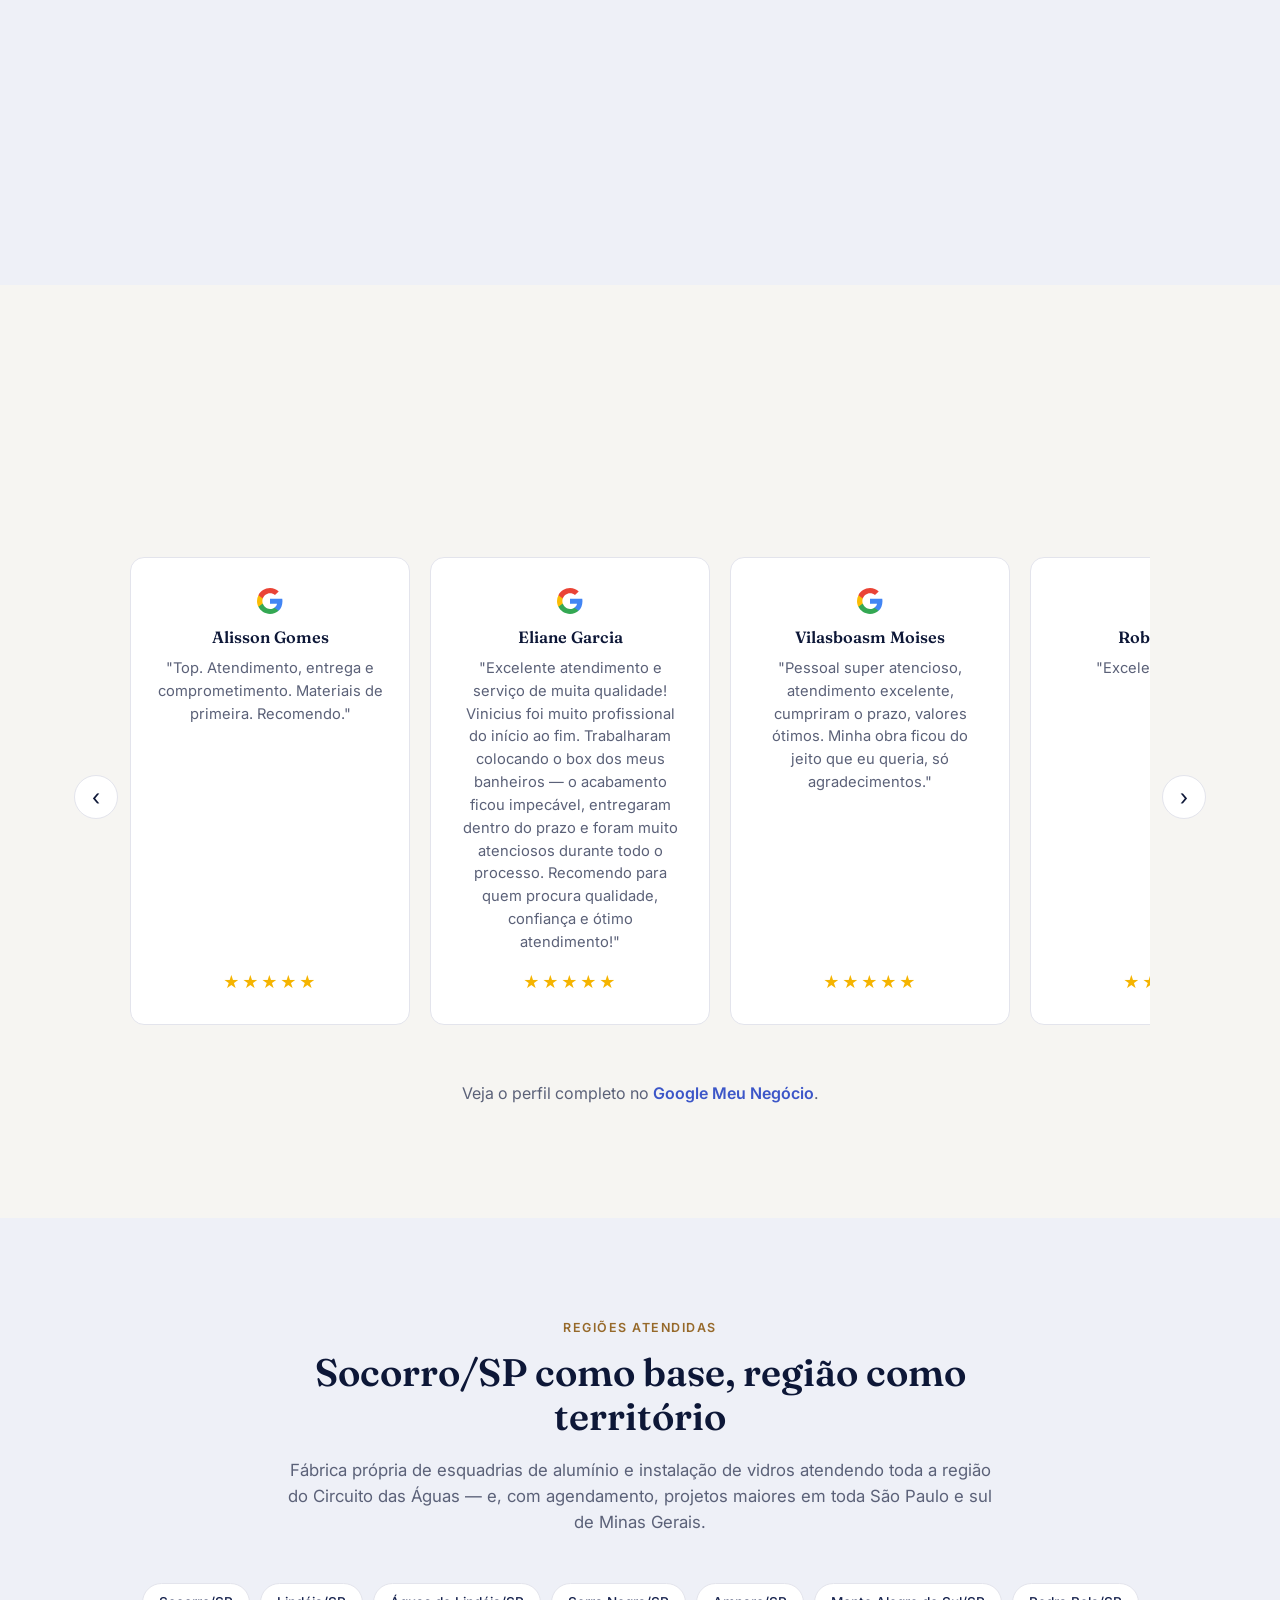
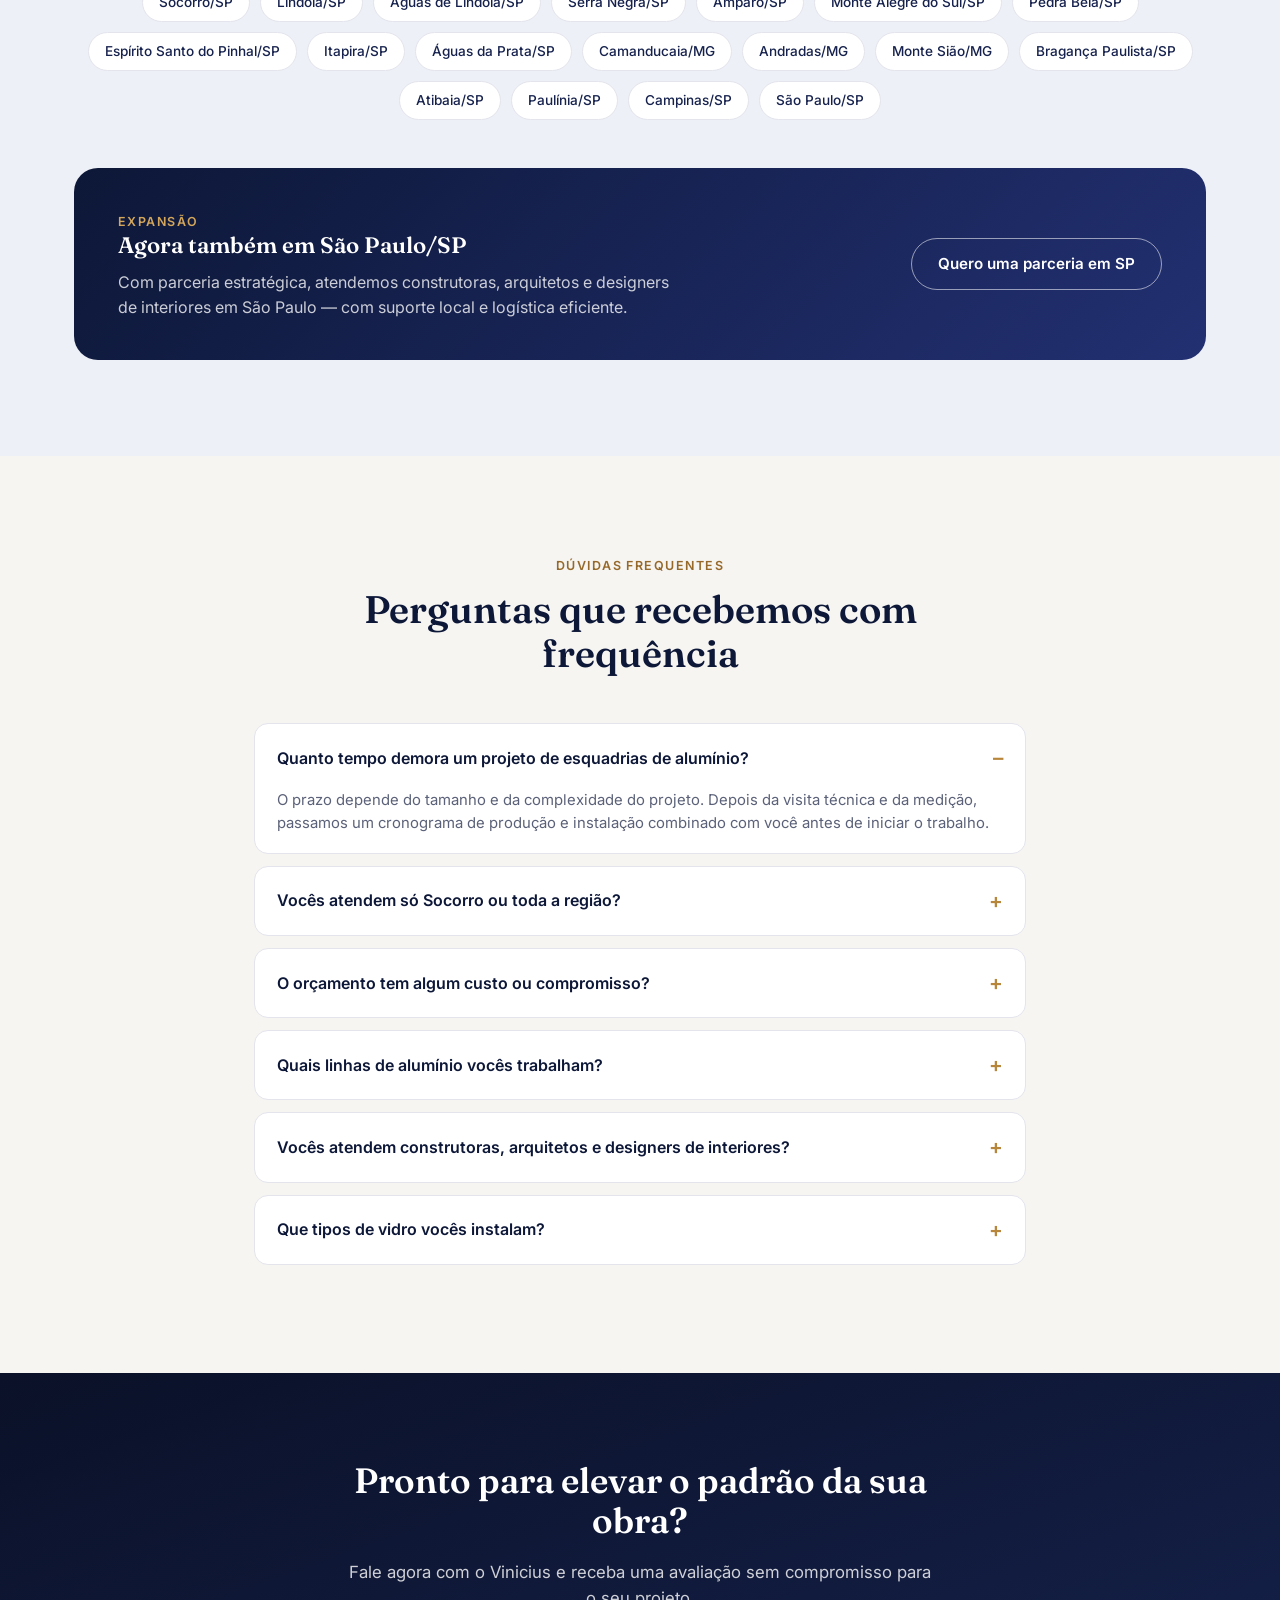
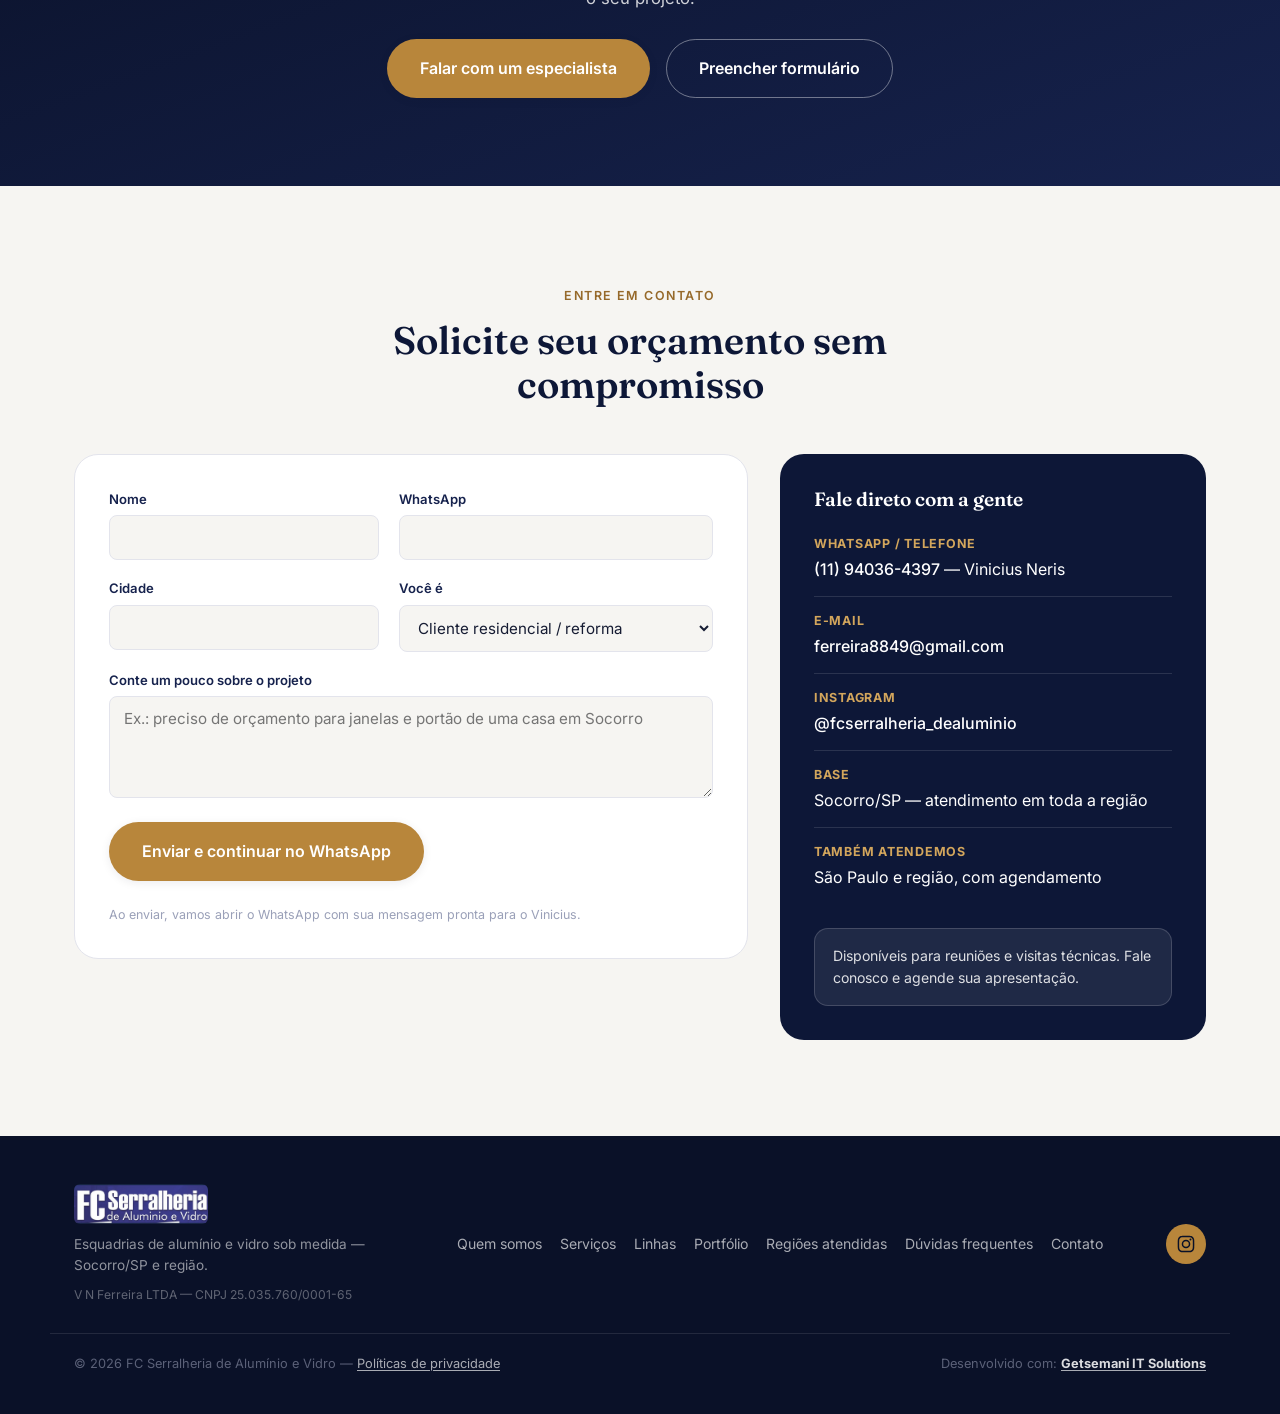
==== commit d93a9b4c: "Remove near-duplicate box photo from portfolio Co-Authored-By: Claude Sonnet 5 <noreply@anthropic.co" ====
--- a/index.html
+++ b/index.html
@@ -429,10 +429,7 @@
           <picture><source srcset="assets/img/detalhe-pastilha-janela.webp" type="image/webp"><img src="assets/img/detalhe-pastilha-janela.jpg" alt="Detalhe de janela de alumínio escura com revestimento em pastilha de pedra" loading="lazy" width="720" height="720"></picture>
         </button>
         <button class="gallery-item" data-filter="box" data-caption="Box de canto em vidro incolor com perfil preto">
-          <picture><source srcset="assets/img/box-canto-preto-1.webp" type="image/webp"><img src="assets/img/box-canto-preto-1.jpg" alt="Box de banheiro de canto em vidro incolor com perfil preto" loading="lazy" width="1000" height="1333"></picture>
-        </button>
-        <button class="gallery-item" data-filter="box" data-caption="Box de canto em vidro incolor com perfil preto, outro ângulo">
-          <picture><source srcset="assets/img/box-canto-preto-2.webp" type="image/webp"><img src="assets/img/box-canto-preto-2.jpg" alt="Box de banheiro de canto em vidro incolor com perfil preto, ângulo lateral" loading="lazy" width="1000" height="1333"></picture>
+          <picture><source srcset="assets/img/box-canto-preto.webp" type="image/webp"><img src="assets/img/box-canto-preto.jpg" alt="Box de banheiro de canto em vidro incolor com perfil preto" loading="lazy" width="1000" height="1333"></picture>
         </button>
         <button class="gallery-item" data-filter="box" data-caption="Box de banheiro em porcelanato cinza marmorizado">
           <picture><source srcset="assets/img/box-marmore-cinza.webp" type="image/webp"><img src="assets/img/box-marmore-cinza.jpg" alt="Box de banheiro com revestimento em porcelanato cinza marmorizado" loading="lazy" width="835" height="1280"></picture>
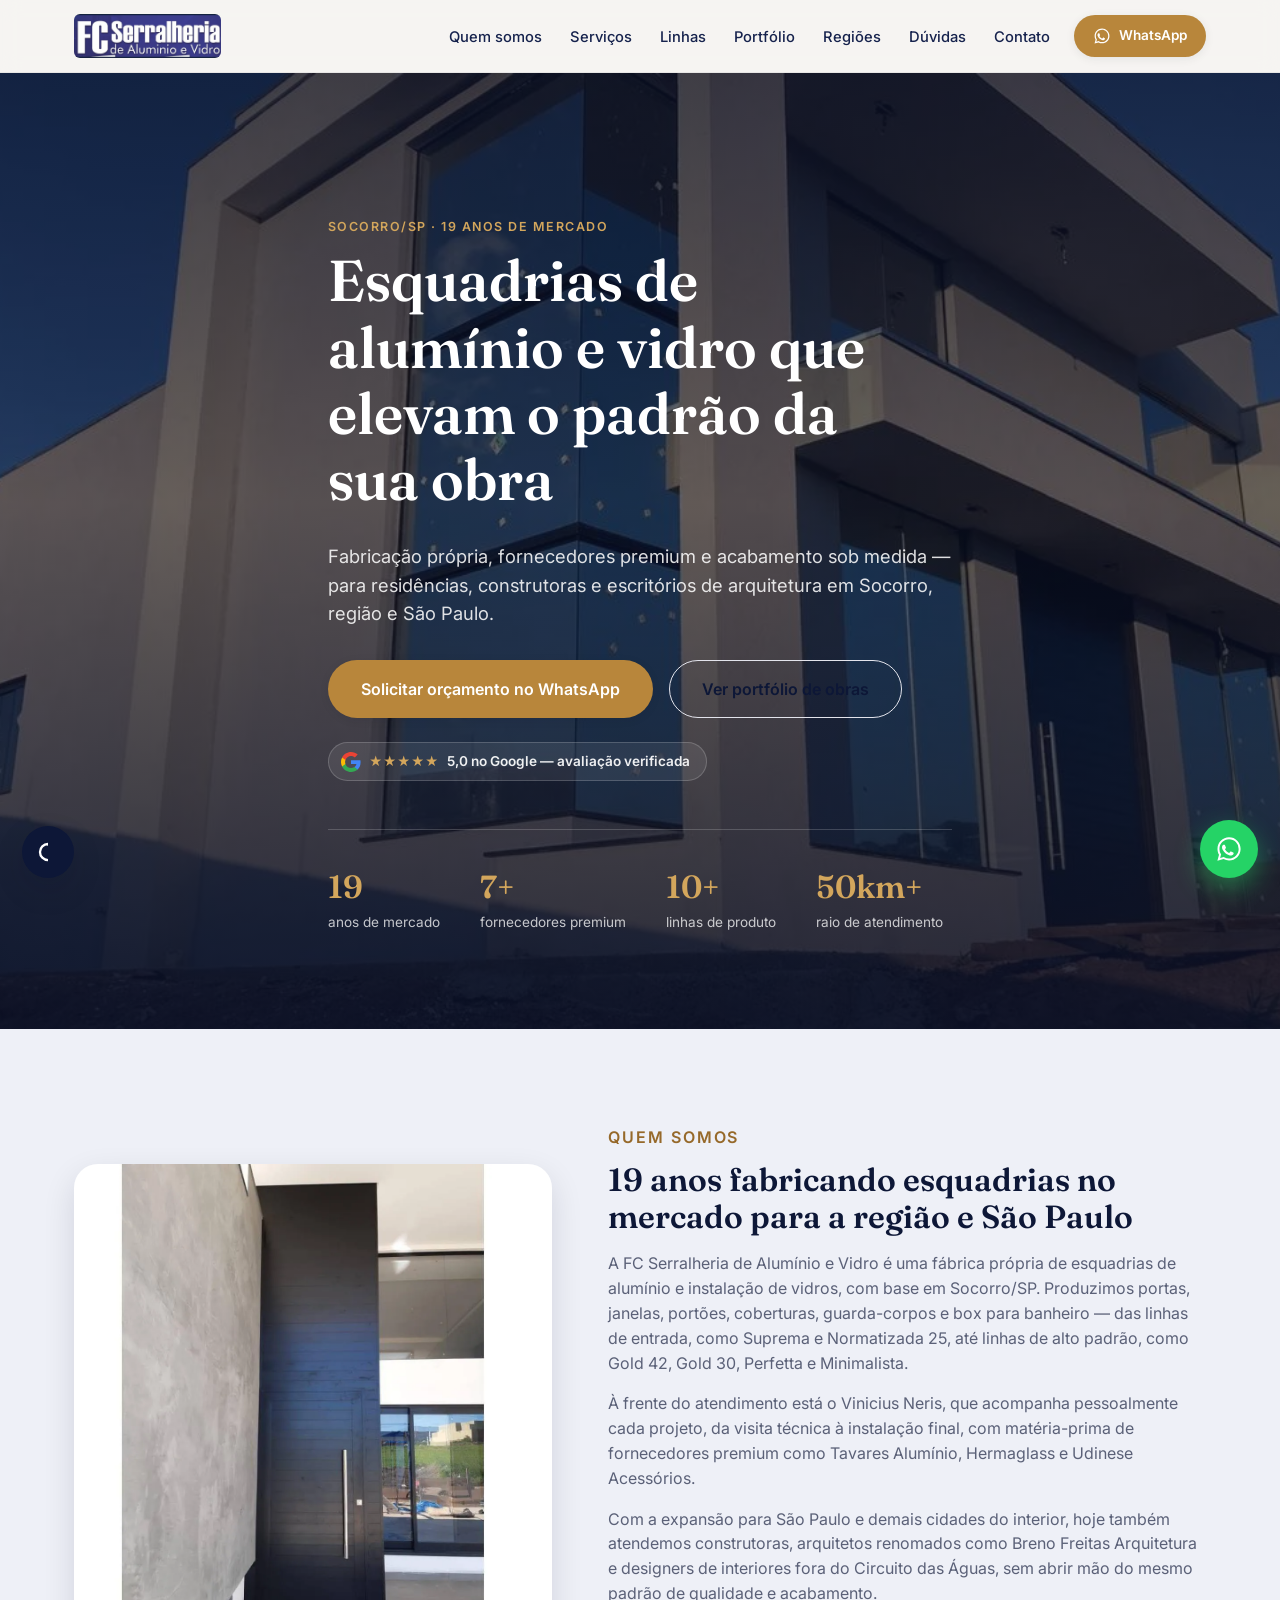
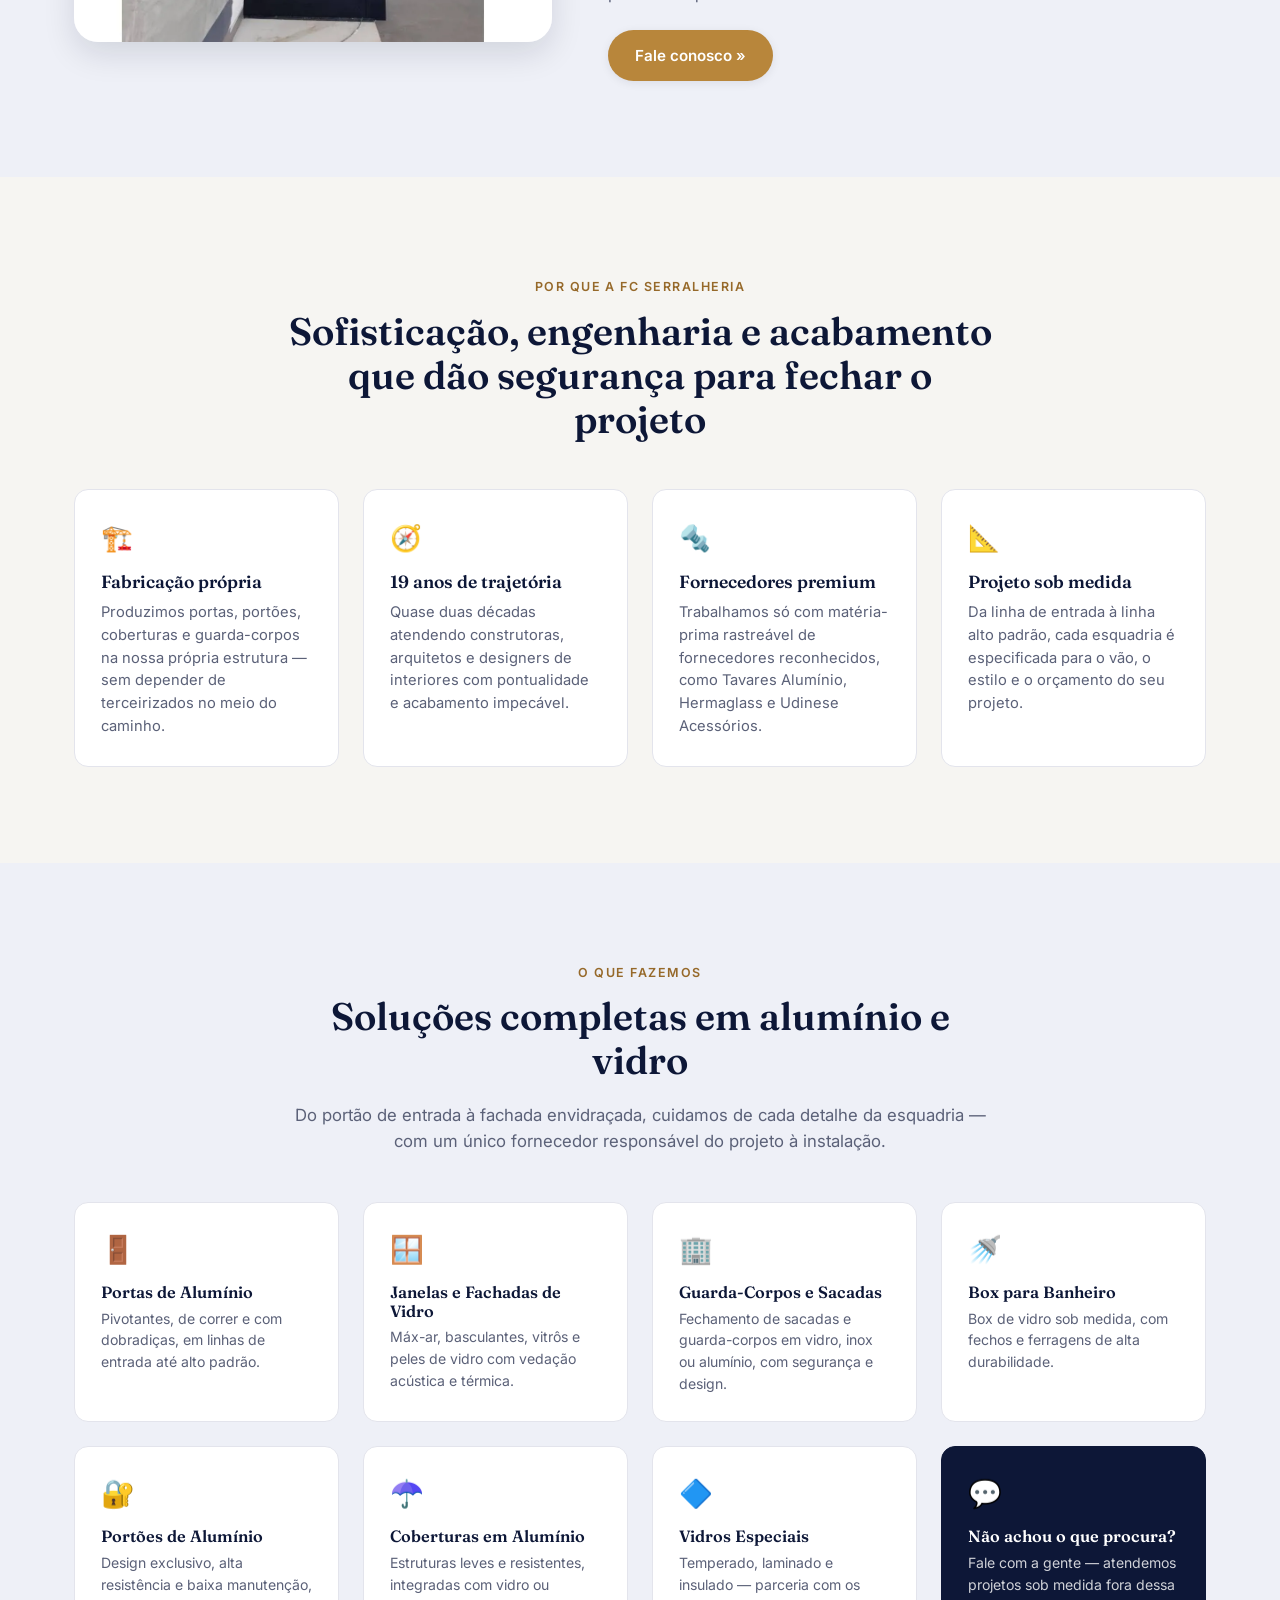
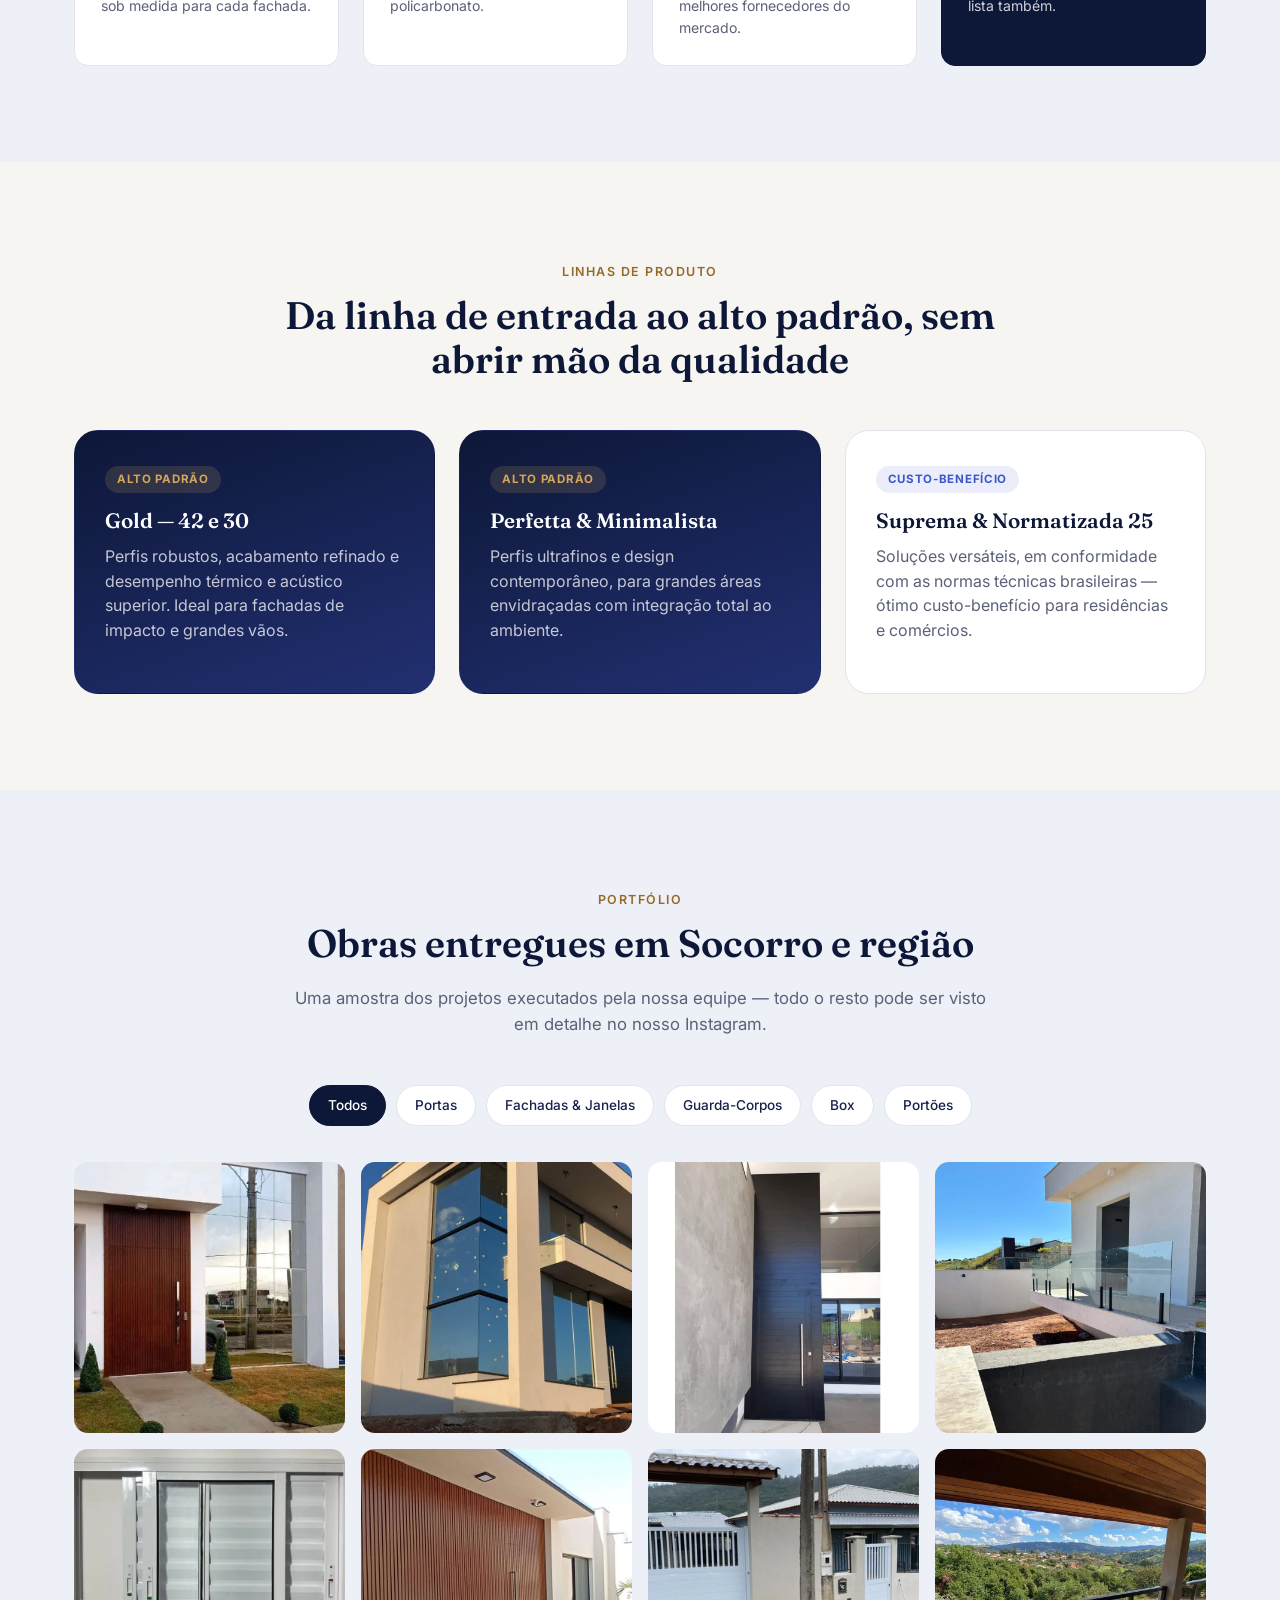
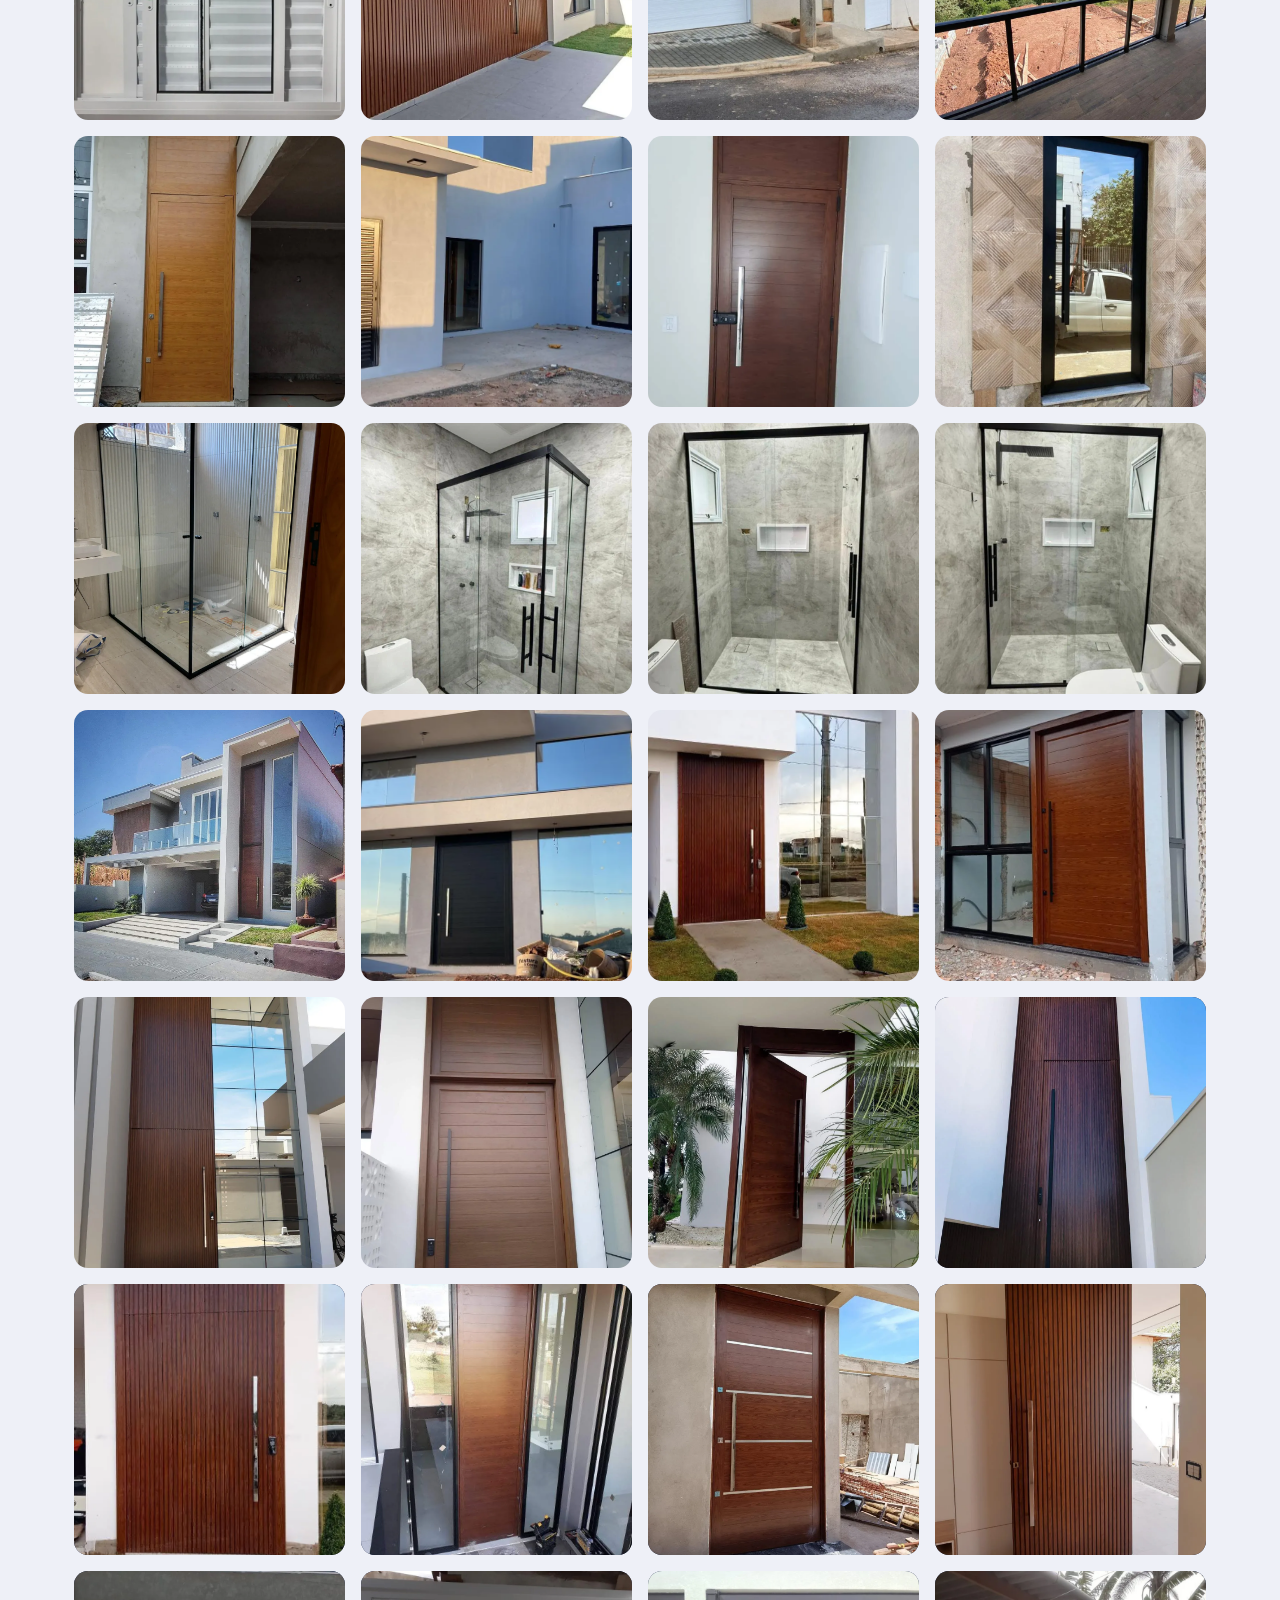
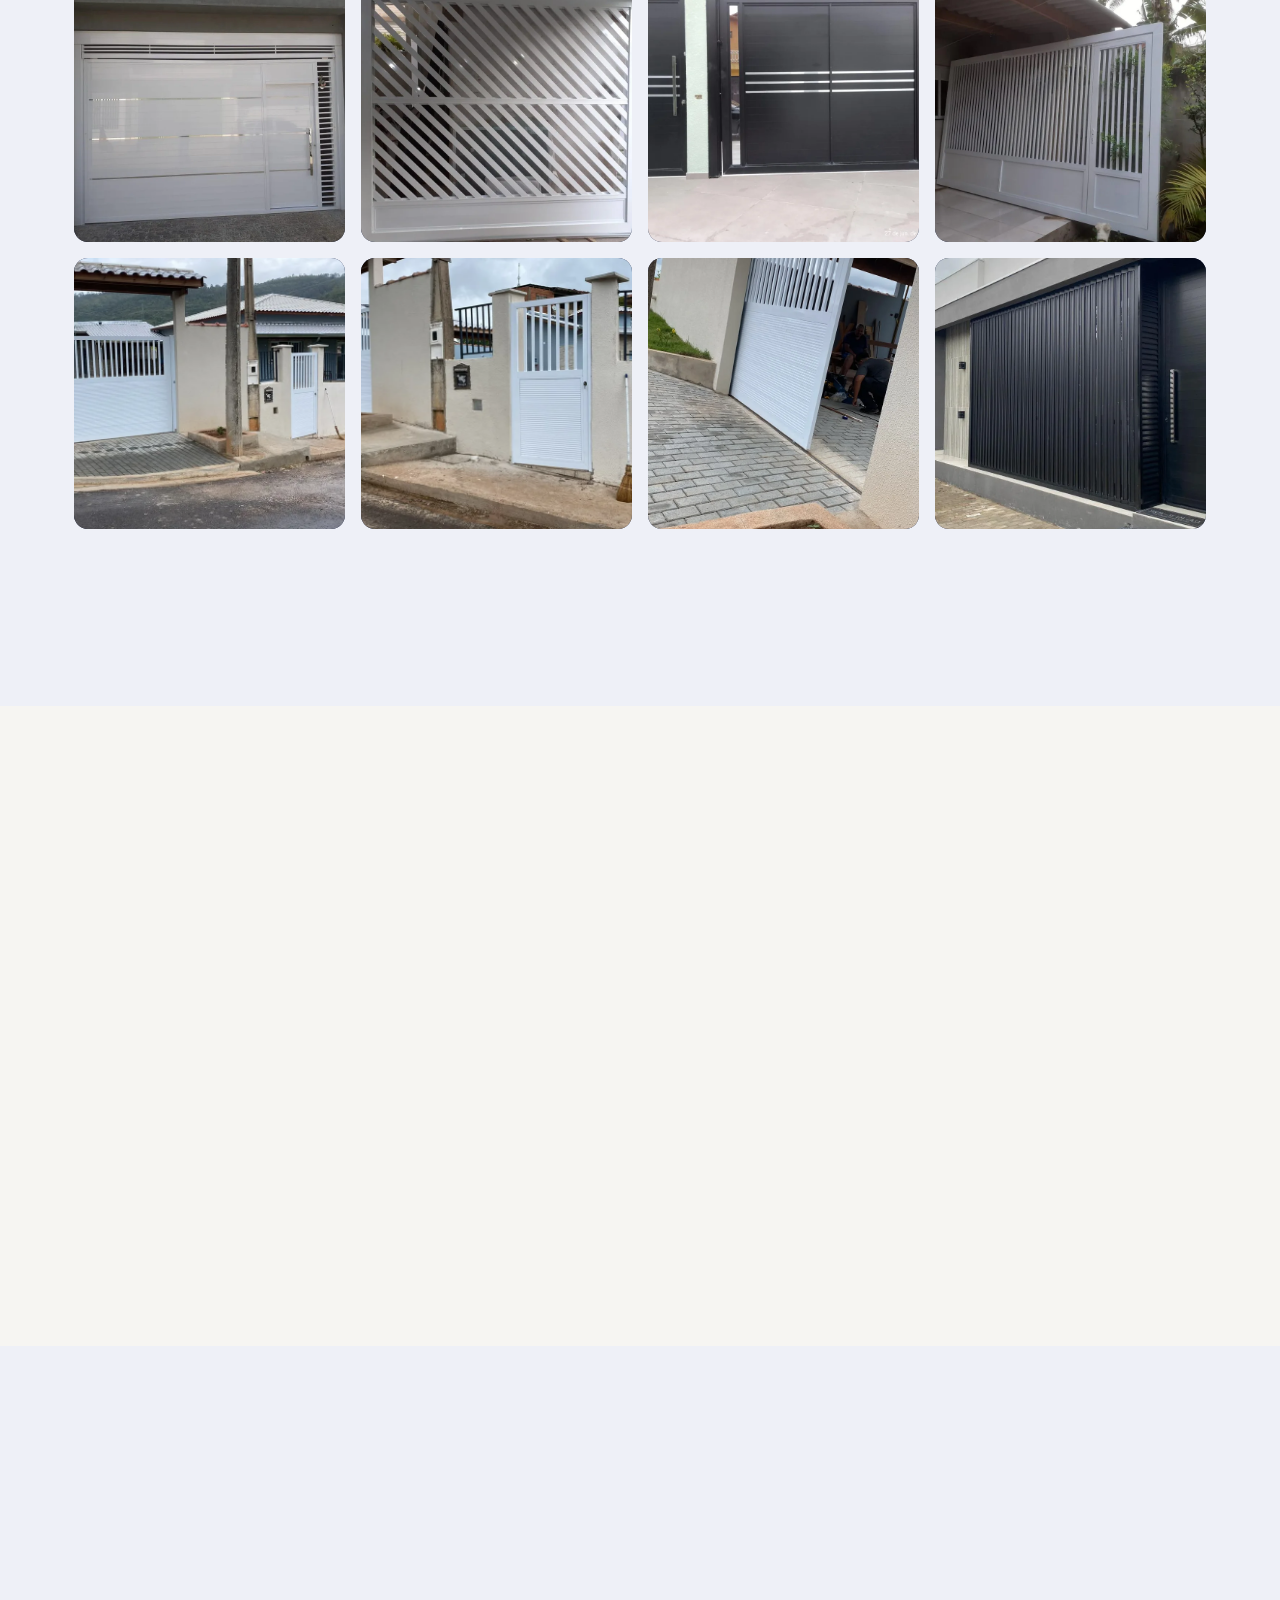
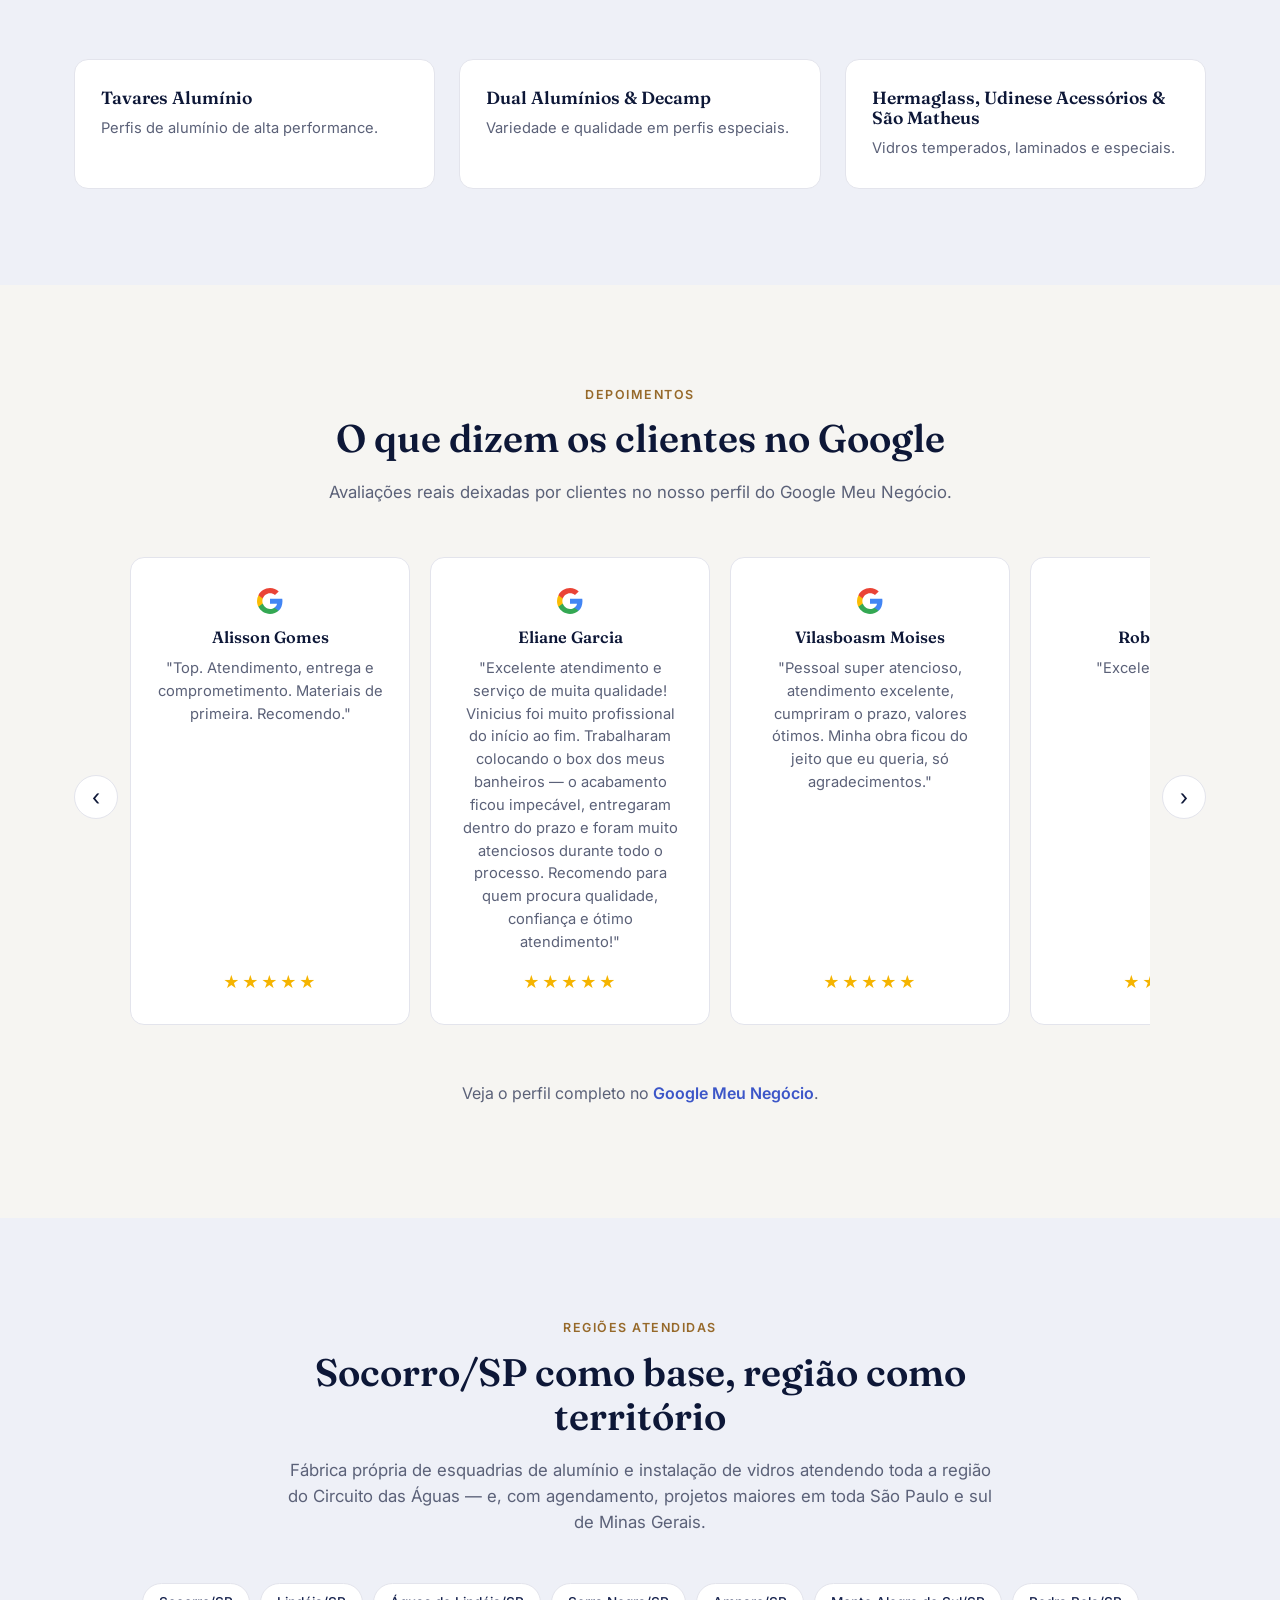
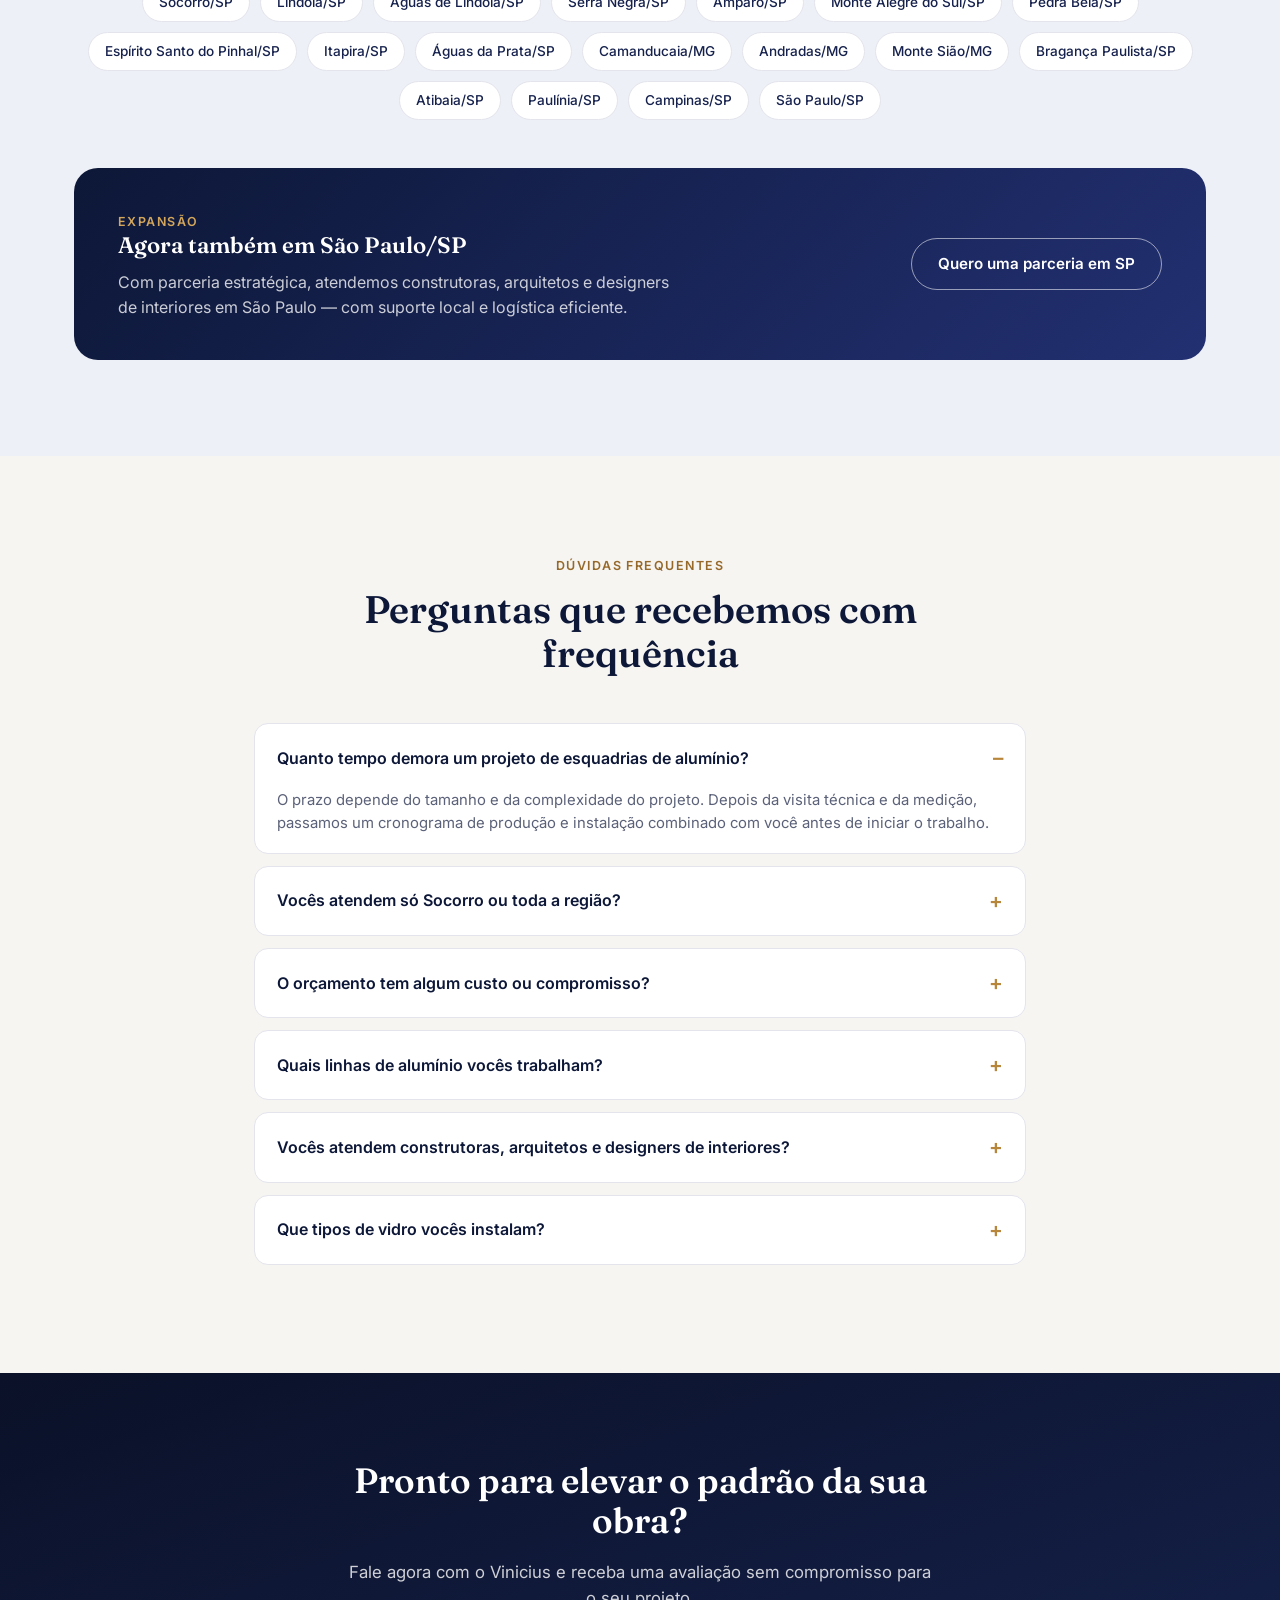
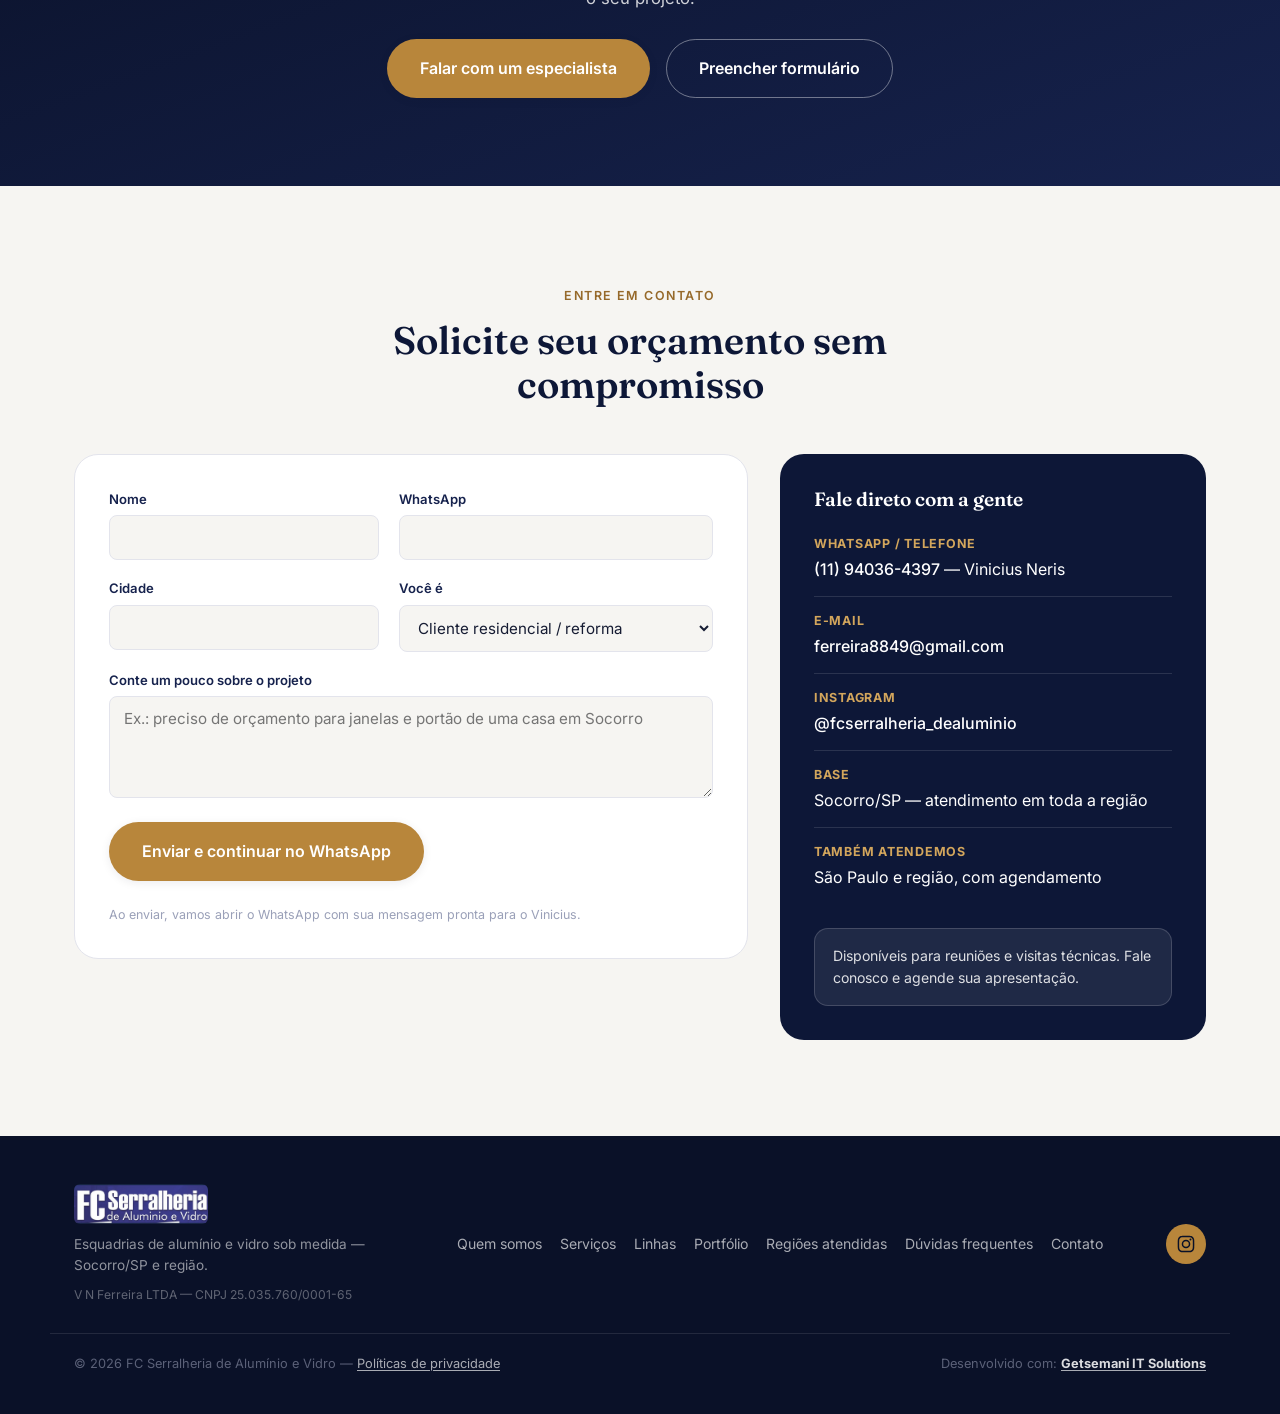
==== commit f31374c8: "Recategorize two portfolio photos per client feedback Fachada ripada (with garage door) -> Portões D" ====
--- a/index.html
+++ b/index.html
@@ -407,7 +407,7 @@
         <button class="gallery-item" data-filter="fachadas" data-caption="Janela veneziana de alumínio branco, 4 folhas">
           <picture><source srcset="assets/img/box-banheiro-vidro.webp" type="image/webp"><img src="assets/img/box-banheiro-vidro.jpg" alt="Janela veneziana de alumínio branco com 4 folhas de correr" loading="lazy" width="720" height="720"></picture>
         </button>
-        <button class="gallery-item" data-filter="fachadas" data-caption="Fachada ripada com portão e janelas de alumínio integrados">
+        <button class="gallery-item" data-filter="portoes" data-caption="Fachada ripada com portão e janelas de alumínio integrados">
           <picture><source srcset="assets/img/fachada-ripada-completa.webp" type="image/webp"><img src="assets/img/fachada-ripada-completa.jpg" alt="Fachada residencial com revestimento ripado de madeira e portão de garagem a jogo" loading="lazy" width="1600" height="1600"></picture>
         </button>
         <button class="gallery-item" data-filter="portoes" data-caption="Portão de alumínio branco com janelas a jogo">
@@ -425,8 +425,8 @@
         <button class="gallery-item" data-filter="portas" data-caption="Porta de entrada branca com puxador em alumínio">
           <picture><source srcset="assets/img/porta-branca-puxador.webp" type="image/webp"><img src="assets/img/porta-branca-puxador.jpg" alt="Porta de entrada branca com puxador em alumínio" loading="lazy" width="720" height="960"></picture>
         </button>
-        <button class="gallery-item" data-filter="fachadas" data-caption="Detalhe de janela de alumínio com revestimento em pastilha">
-          <picture><source srcset="assets/img/detalhe-pastilha-janela.webp" type="image/webp"><img src="assets/img/detalhe-pastilha-janela.jpg" alt="Detalhe de janela de alumínio escura com revestimento em pastilha de pedra" loading="lazy" width="720" height="720"></picture>
+        <button class="gallery-item" data-filter="portas" data-caption="Porta de vidro com perfil preto e revestimento em pastilha">
+          <picture><source srcset="assets/img/detalhe-pastilha-janela.webp" type="image/webp"><img src="assets/img/detalhe-pastilha-janela.jpg" alt="Porta de vidro com perfil de alumínio preto e revestimento em pastilha de pedra" loading="lazy" width="720" height="720"></picture>
         </button>
         <button class="gallery-item" data-filter="box" data-caption="Box de canto em vidro incolor com perfil preto">
           <picture><source srcset="assets/img/box-canto-preto.webp" type="image/webp"><img src="assets/img/box-canto-preto.jpg" alt="Box de banheiro de canto em vidro incolor com perfil preto" loading="lazy" width="1000" height="1333"></picture>
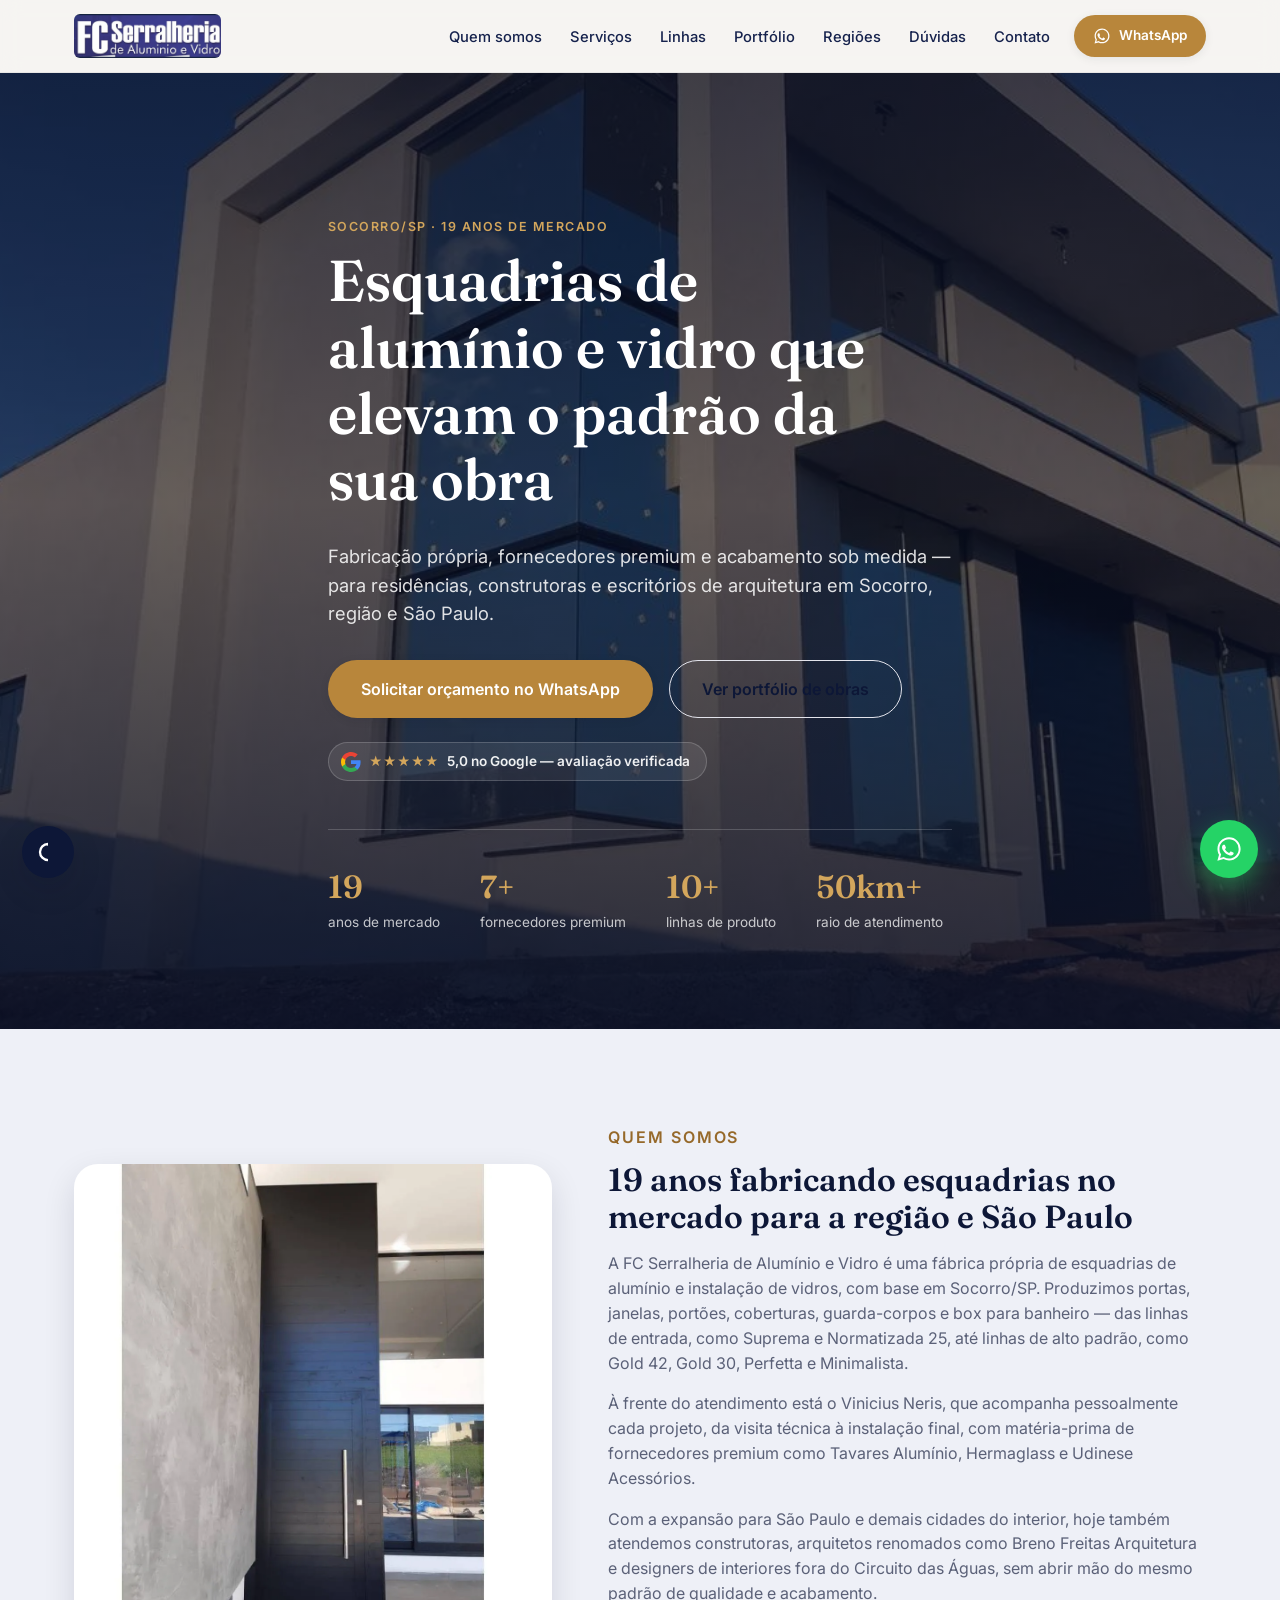
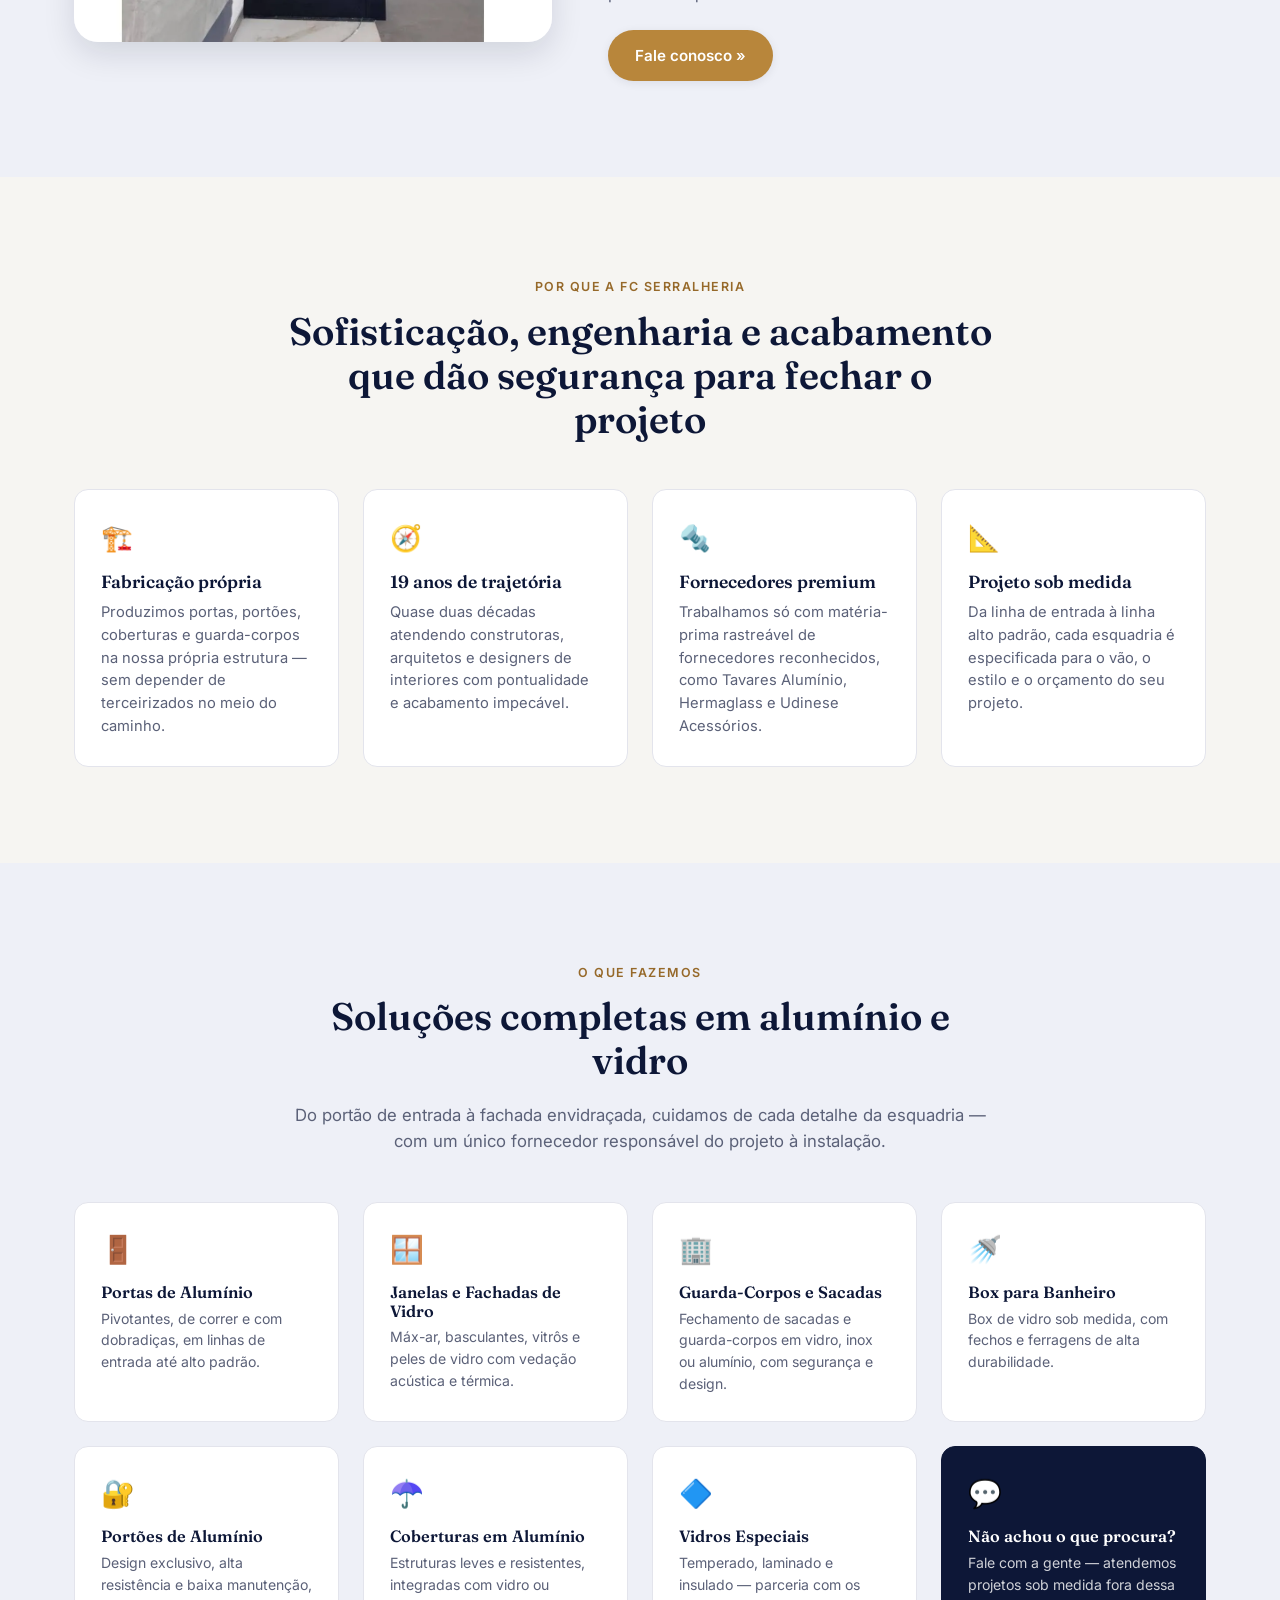
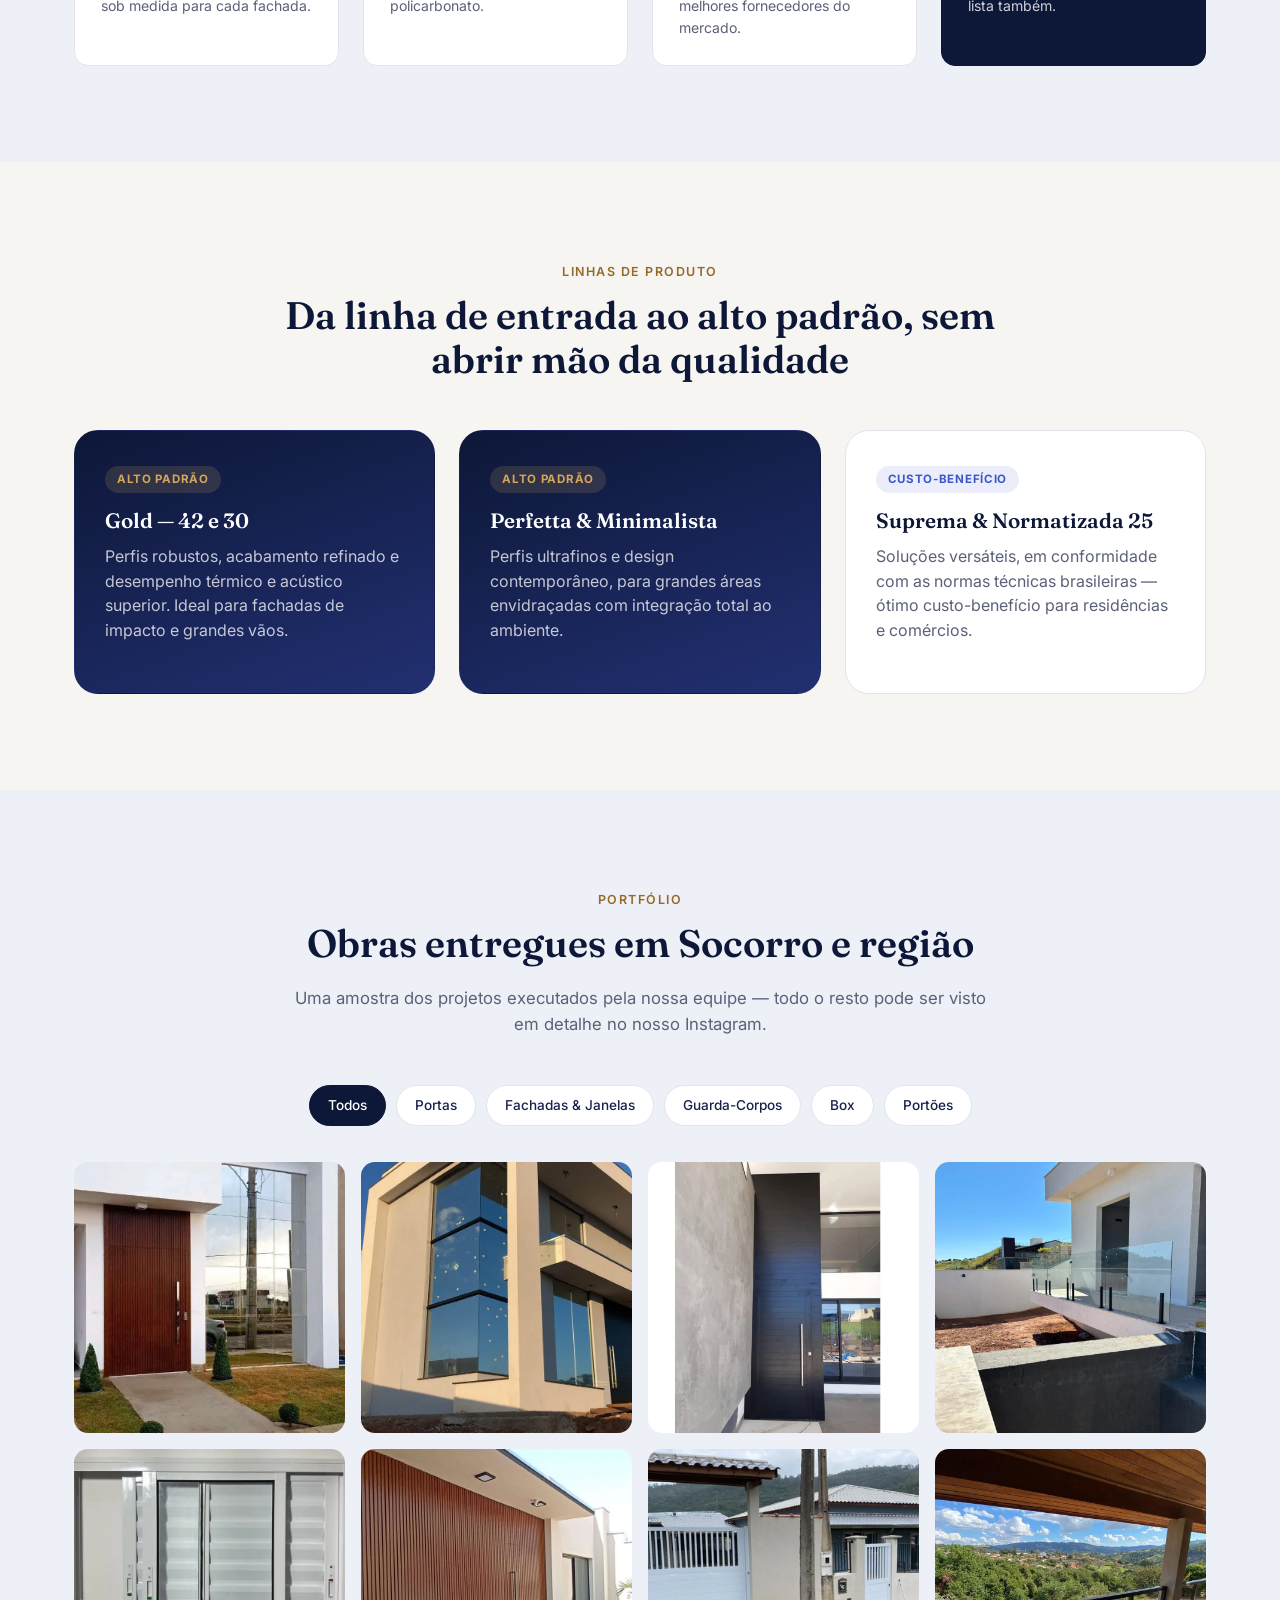
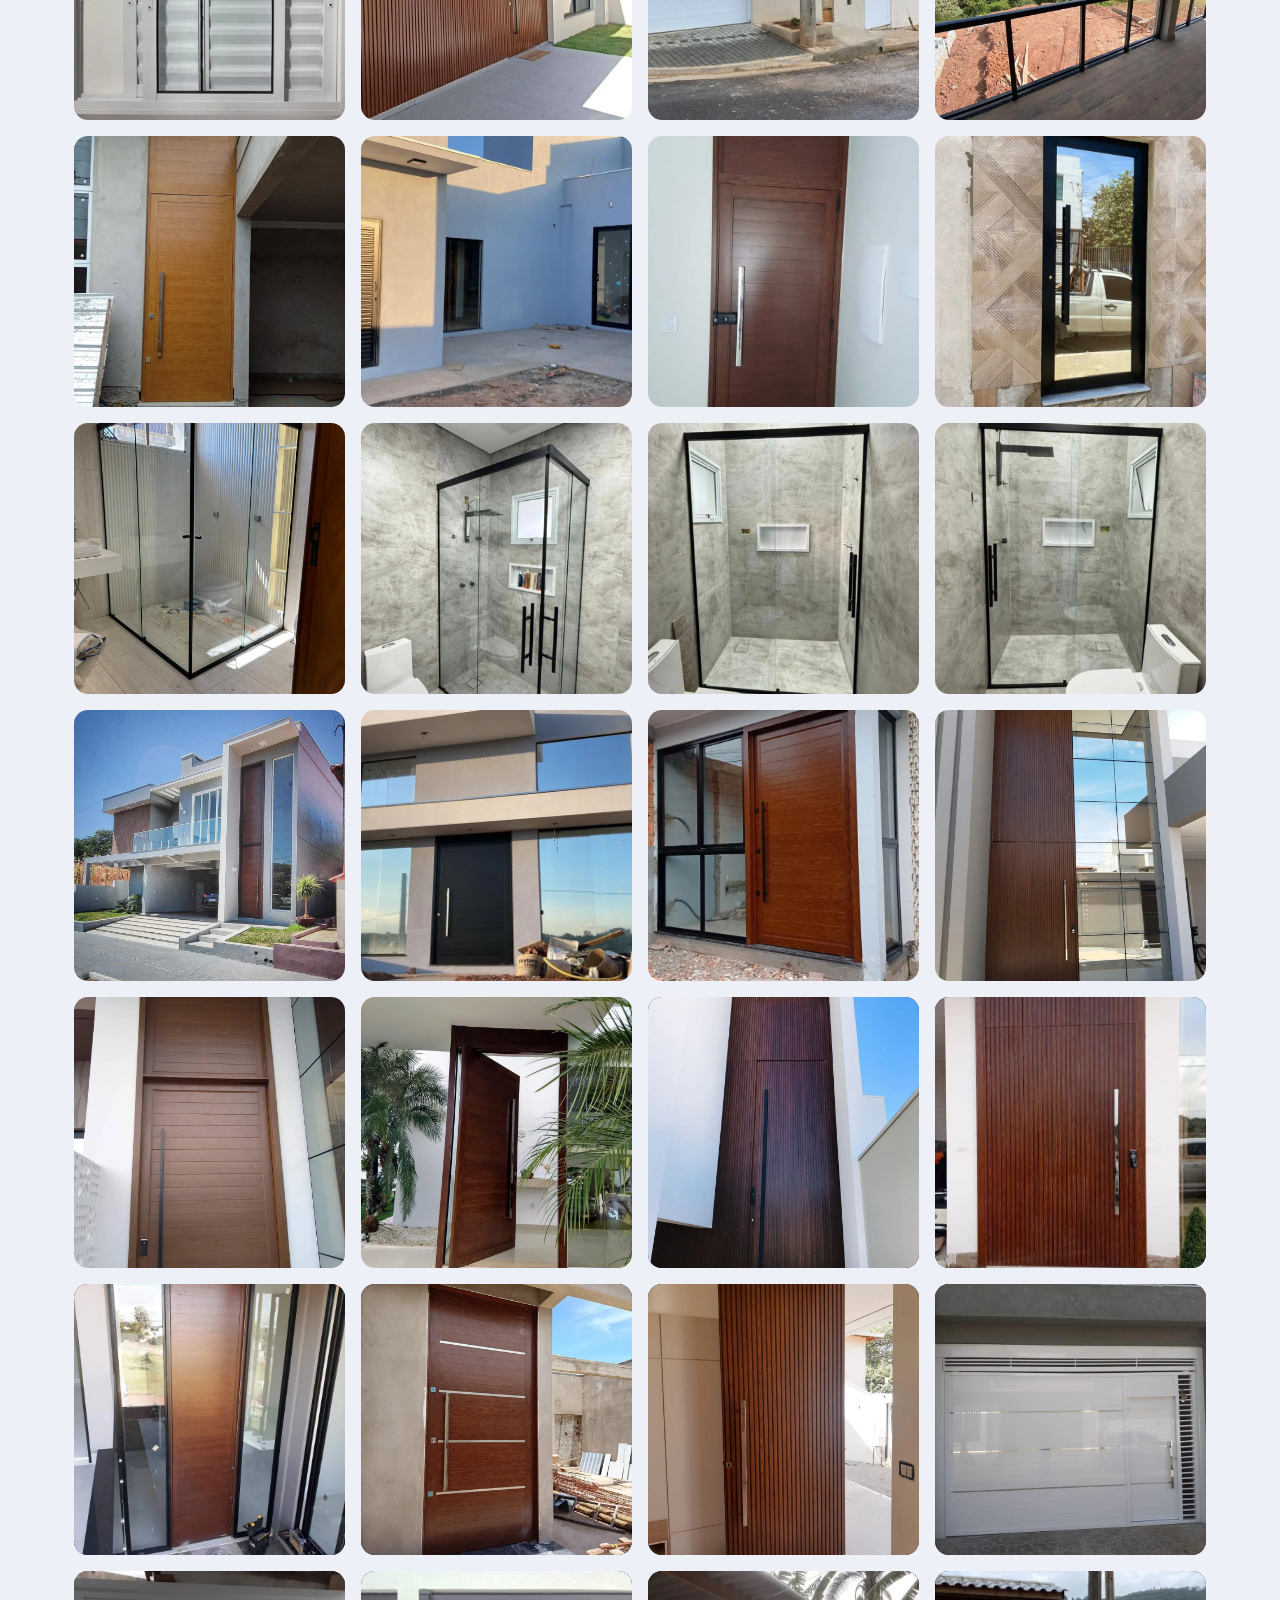
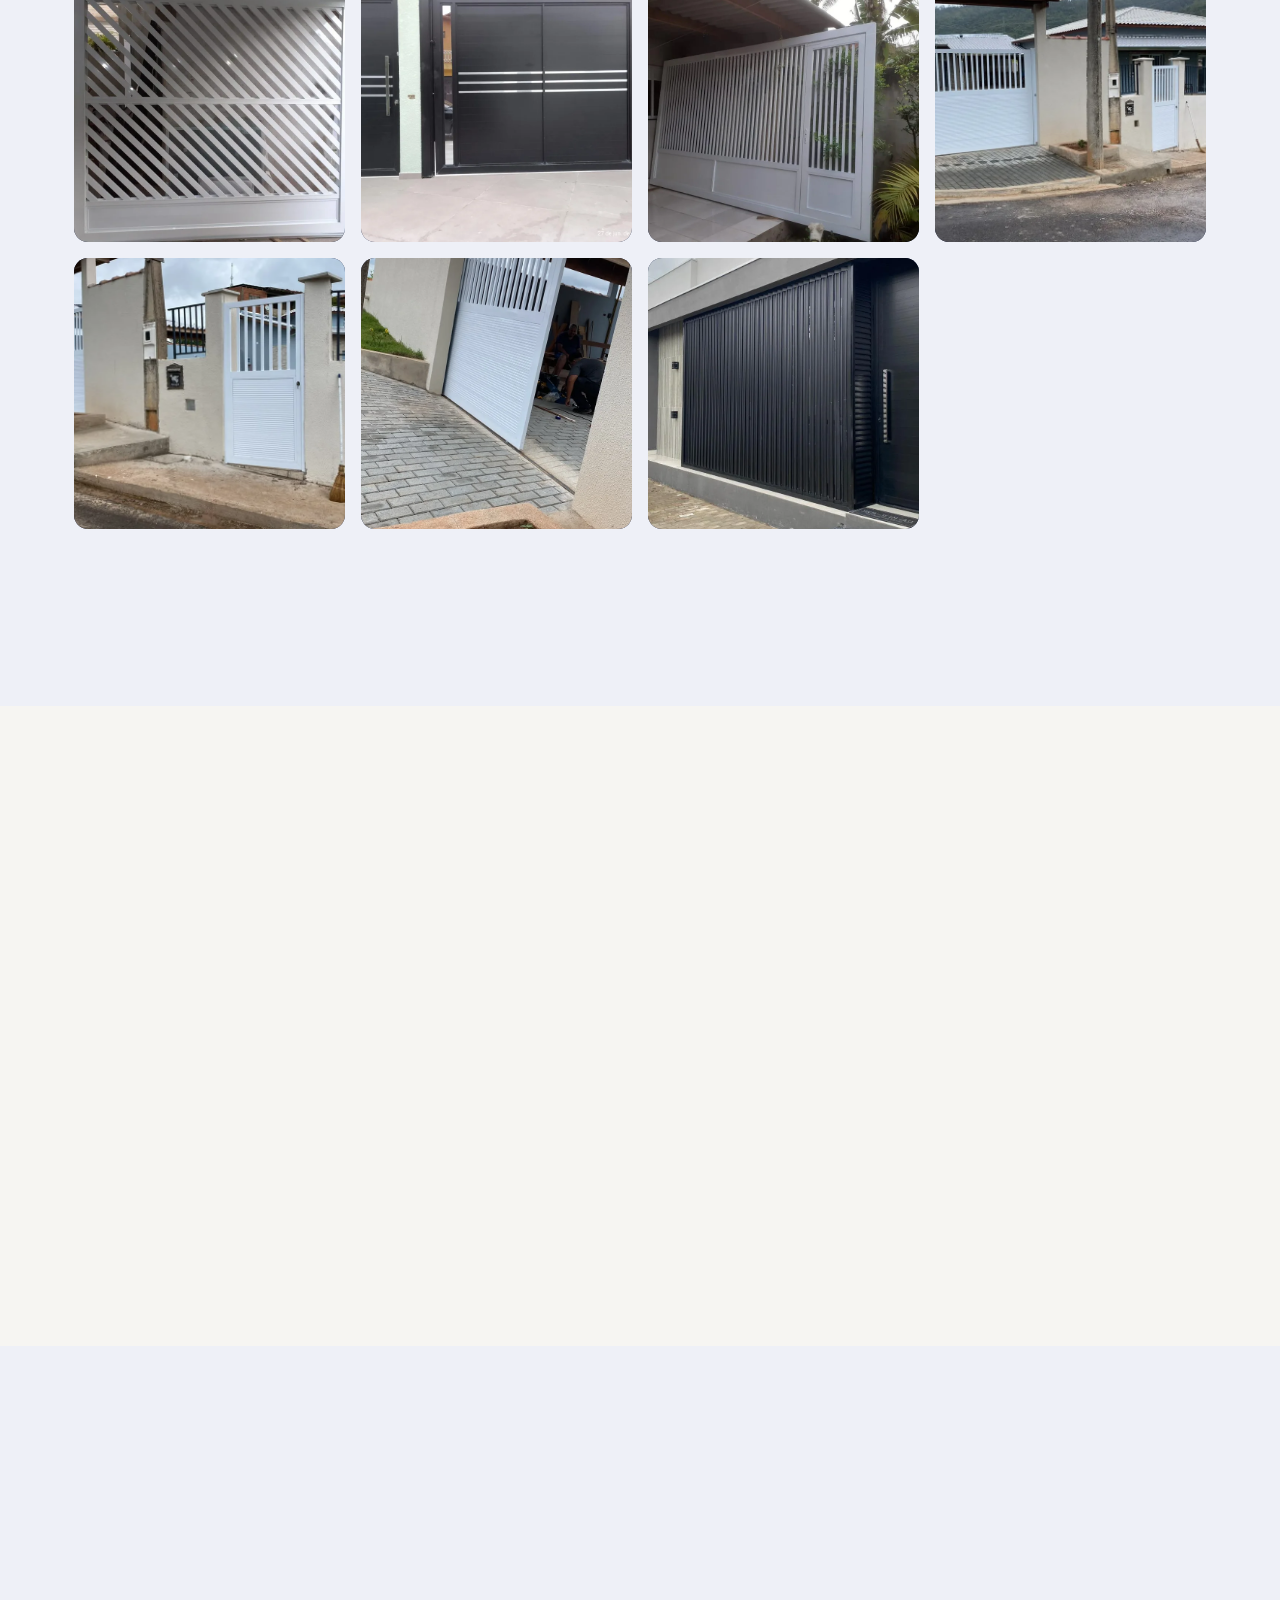
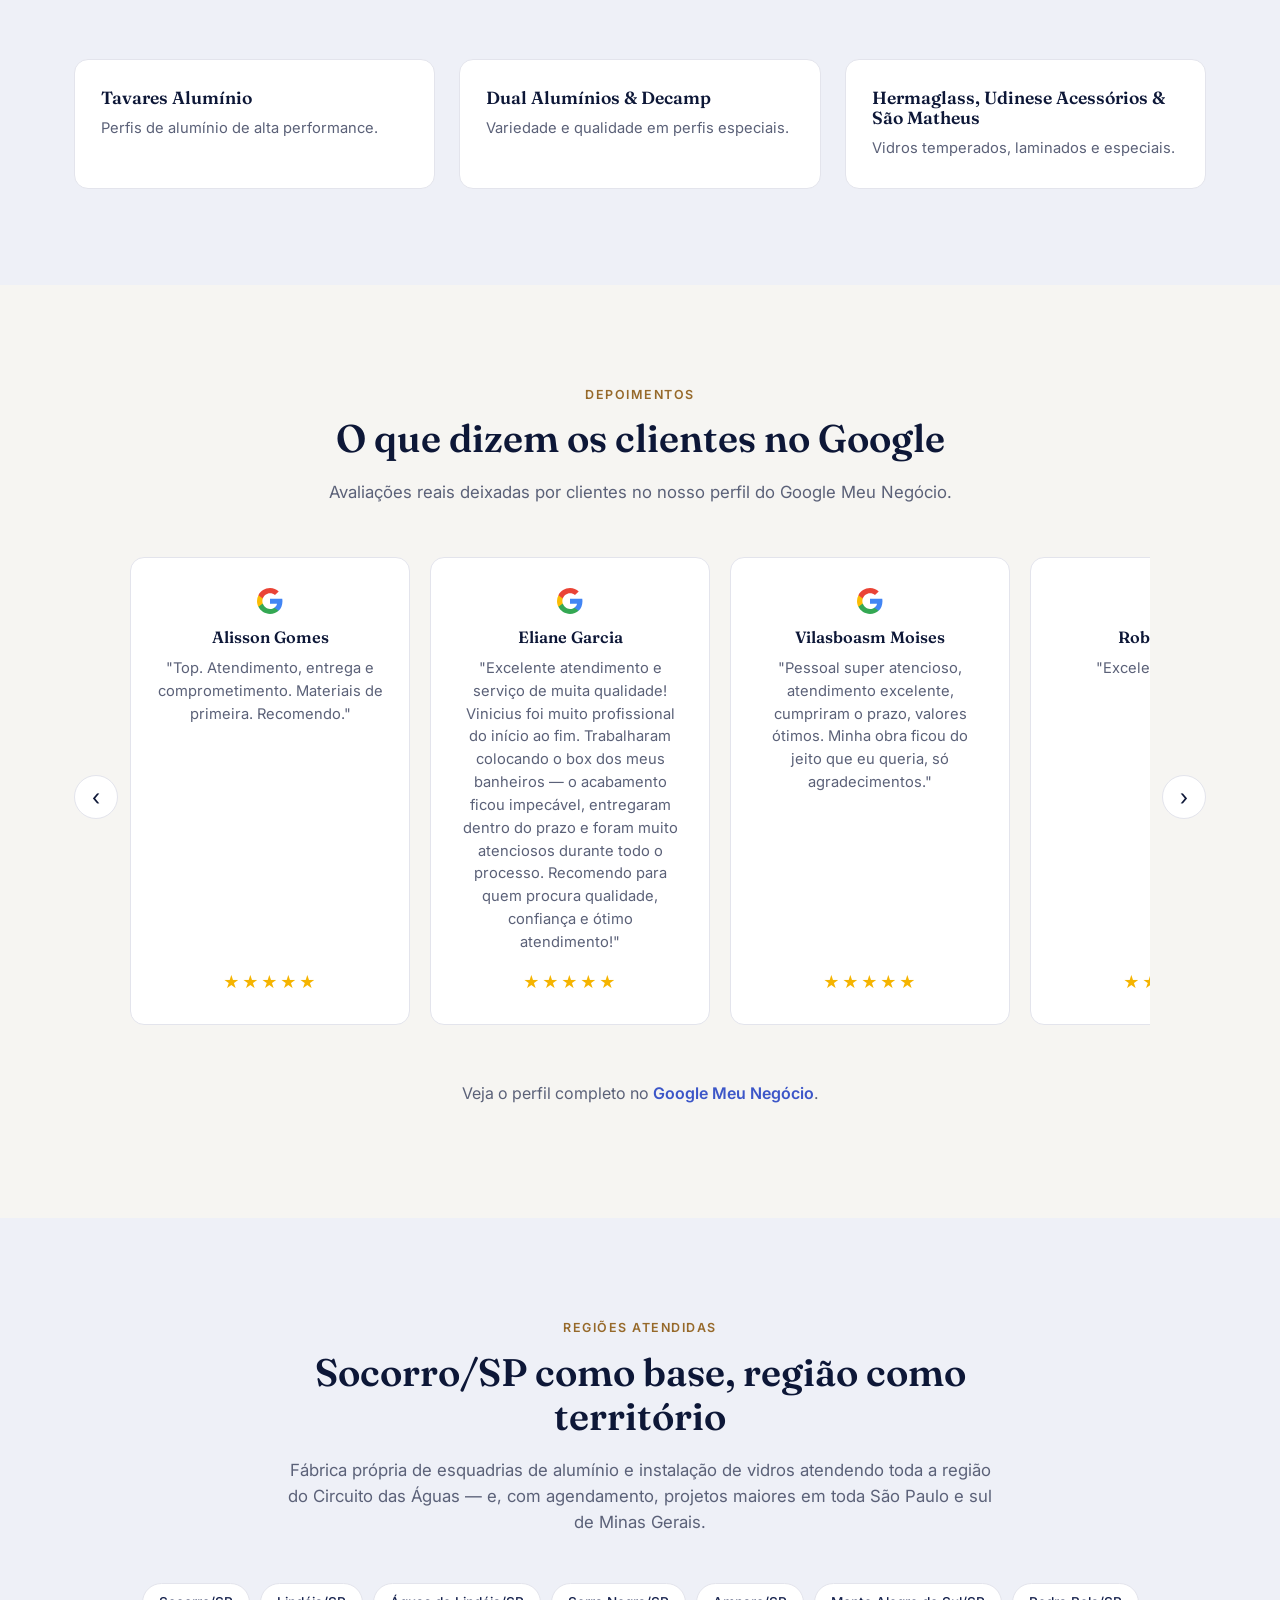
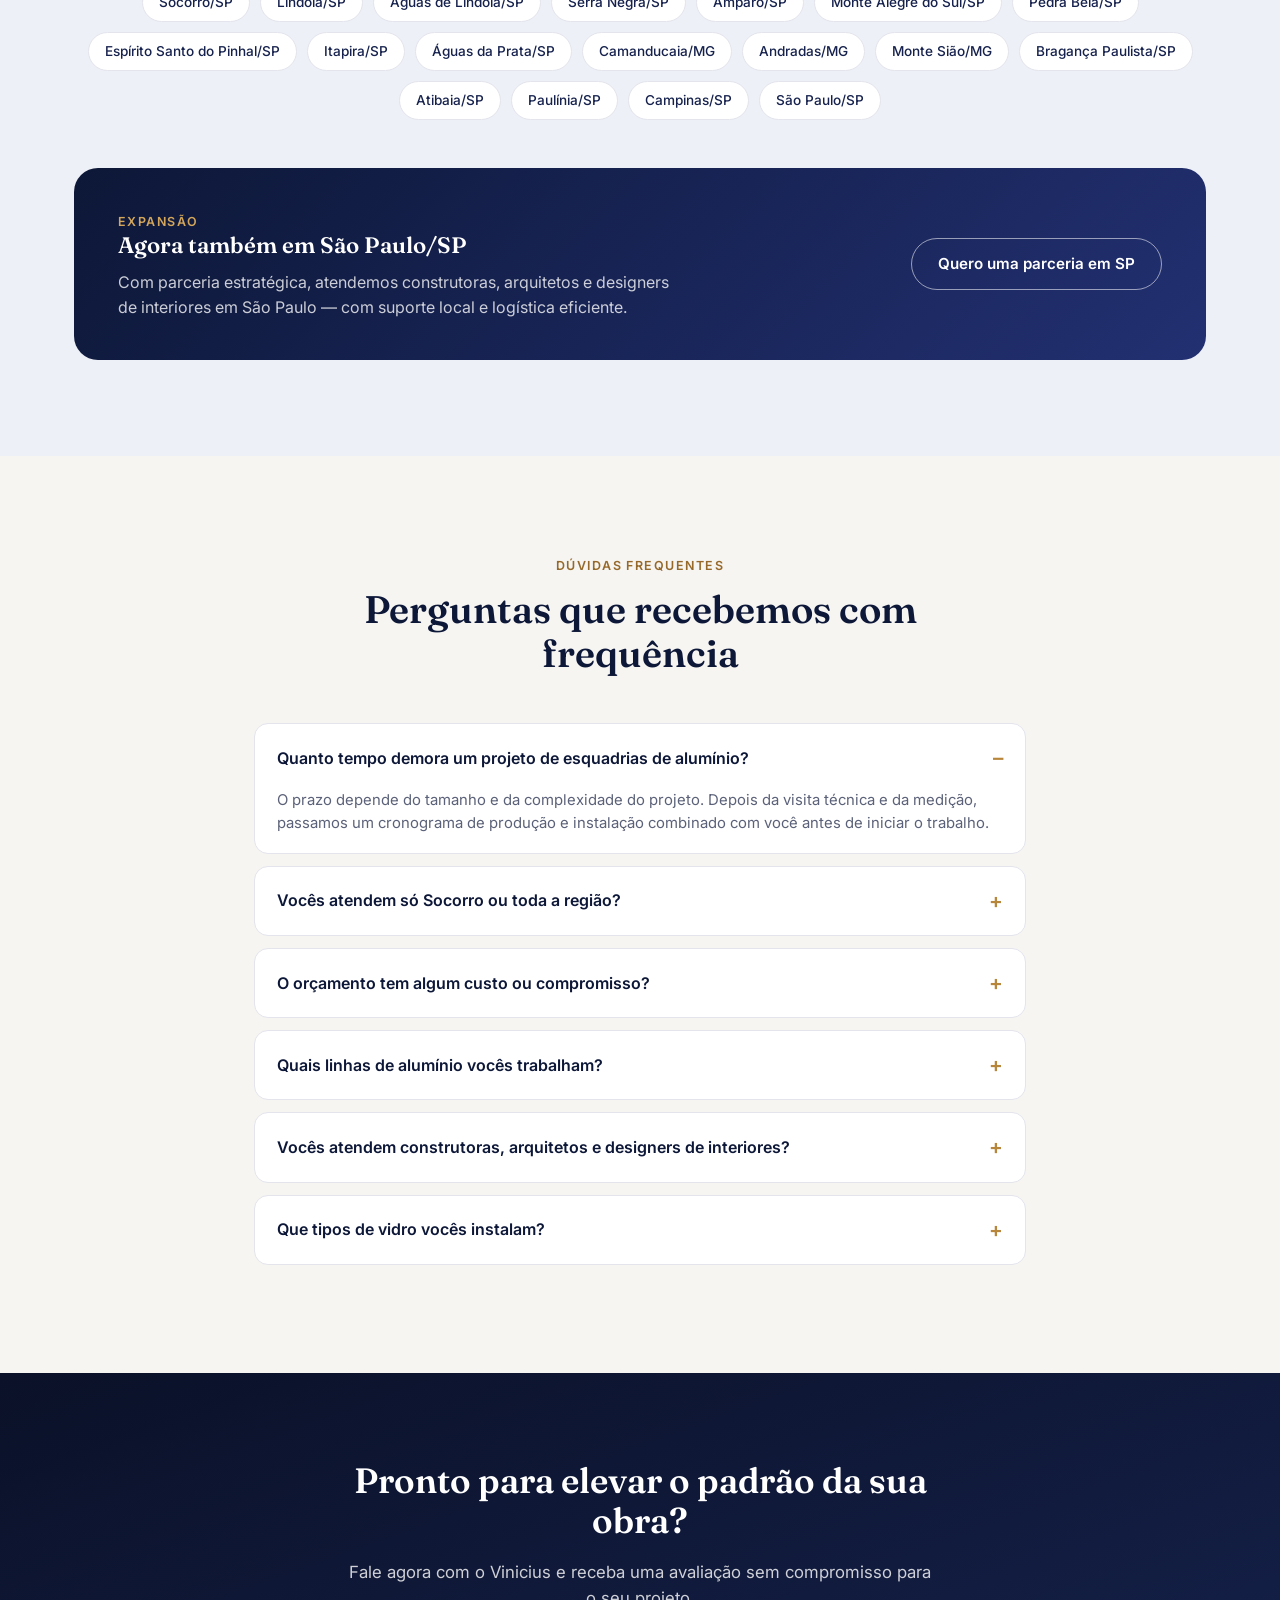
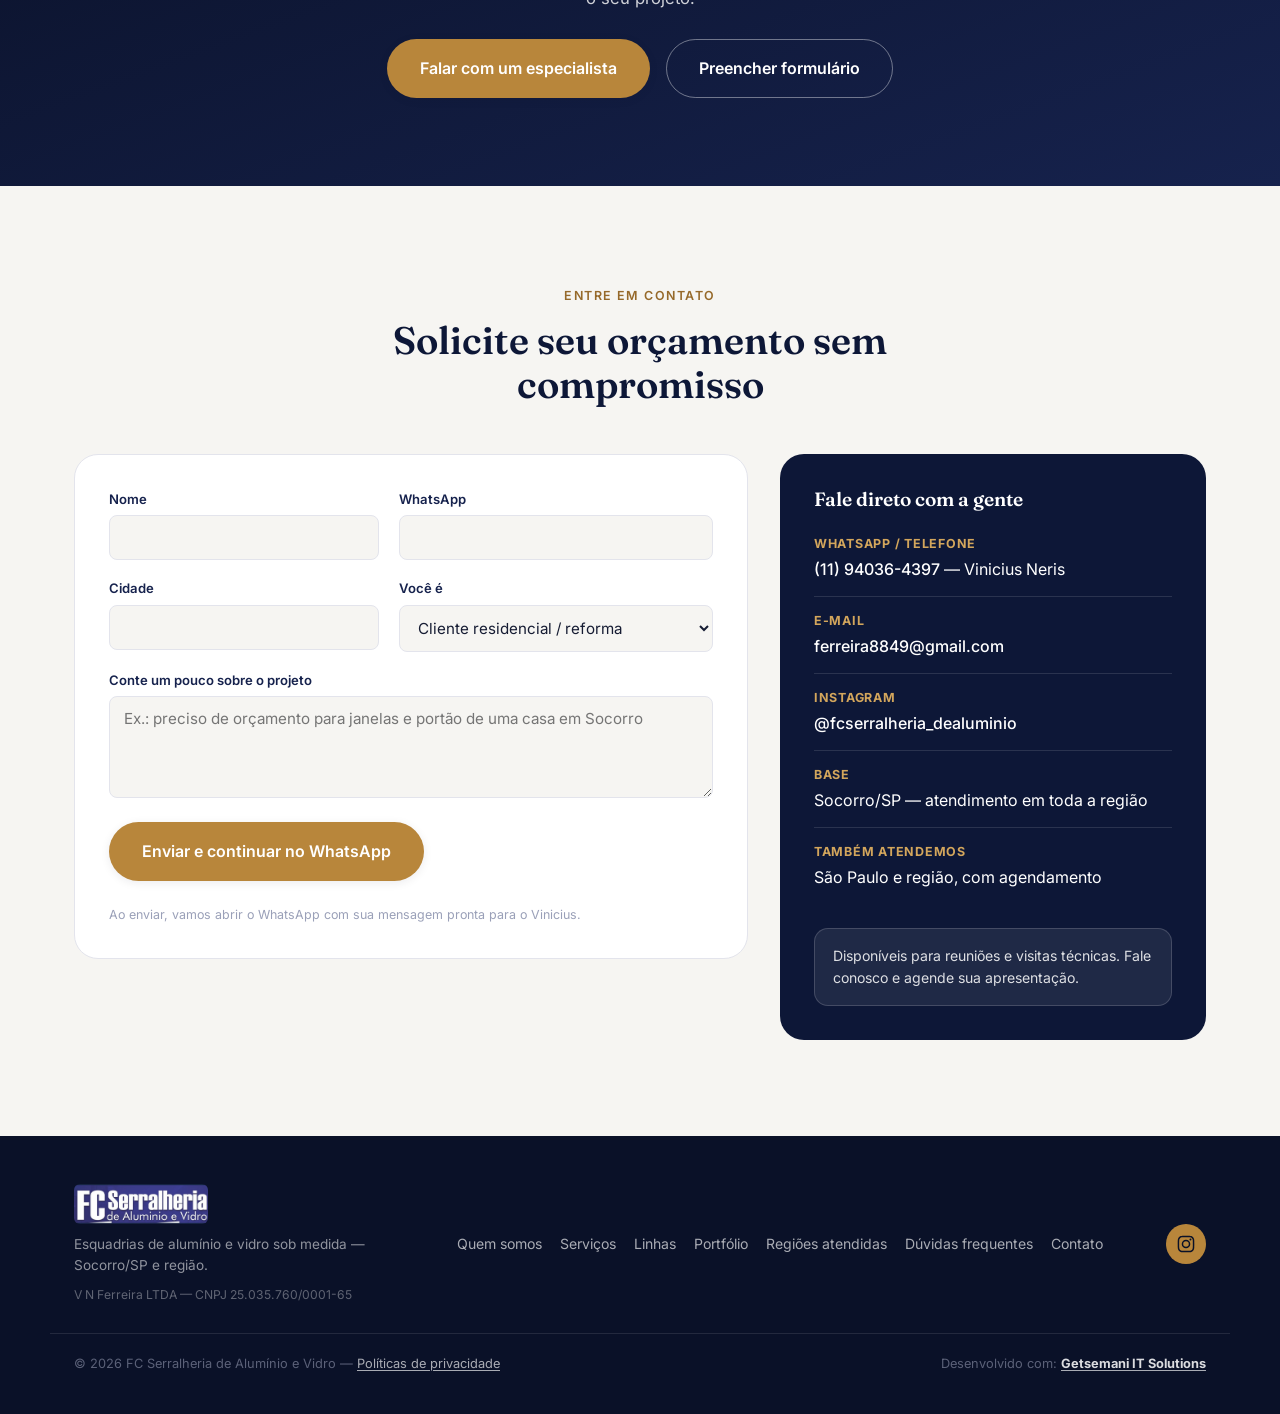
==== commit b0db2e7c: "Remove duplicate door photo from Portas (same house/door as hero image) Verified via perceptual hash" ====
--- a/index.html
+++ b/index.html
@@ -440,14 +440,11 @@
         <button class="gallery-item" data-filter="box" data-caption="Box de banheiro com ducha e nicho embutido">
           <picture><source srcset="assets/img/box-marmore-vidro.webp" type="image/webp"><img src="assets/img/box-marmore-vidro.jpg" alt="Box de banheiro em vidro com ducha e nicho embutido no revestimento" loading="lazy" width="772" height="1280"></picture>
         </button>
-        <button class="gallery-item" data-filter="portas" data-caption="Fachada residencial com porta de entrada em detalhe">
+        <button class="gallery-item" data-filter="fachadas" data-caption="Fachada residencial com porta de entrada em detalhe">
           <picture><source srcset="assets/img/porta-fachada-moderna-detalhe.webp" type="image/webp"><img src="assets/img/porta-fachada-moderna-detalhe.jpg" alt="Fachada residencial moderna com detalhe da porta de entrada em madeira" loading="lazy" width="1000" height="1000"></picture>
         </button>
         <button class="gallery-item" data-filter="portas" data-caption="Porta de entrada preta em fachada moderna">
           <picture><source srcset="assets/img/porta-preta-fachada-moderna.webp" type="image/webp"><img src="assets/img/porta-preta-fachada-moderna.jpg" alt="Porta de entrada preta integrada a fachada residencial moderna" loading="lazy" width="1000" height="562"></picture>
-        </button>
-        <button class="gallery-item" data-filter="portas" data-caption="Porta de madeira com jardim de entrada">
-          <picture><source srcset="assets/img/porta-madeira-jardim.webp" type="image/webp"><img src="assets/img/porta-madeira-jardim.jpg" alt="Porta de entrada em madeira com jardim e caminho de acesso" loading="lazy" width="591" height="1280"></picture>
         </button>
         <button class="gallery-item" data-filter="portas" data-caption="Porta de vidro em esquina com vidraçaria integrada">
           <picture><source srcset="assets/img/porta-vidro-canto-vidracaria.webp" type="image/webp"><img src="assets/img/porta-vidro-canto-vidracaria.jpg" alt="Porta de vidro de esquina com vidraçaria integrada à fachada" loading="lazy" width="720" height="1280"></picture>
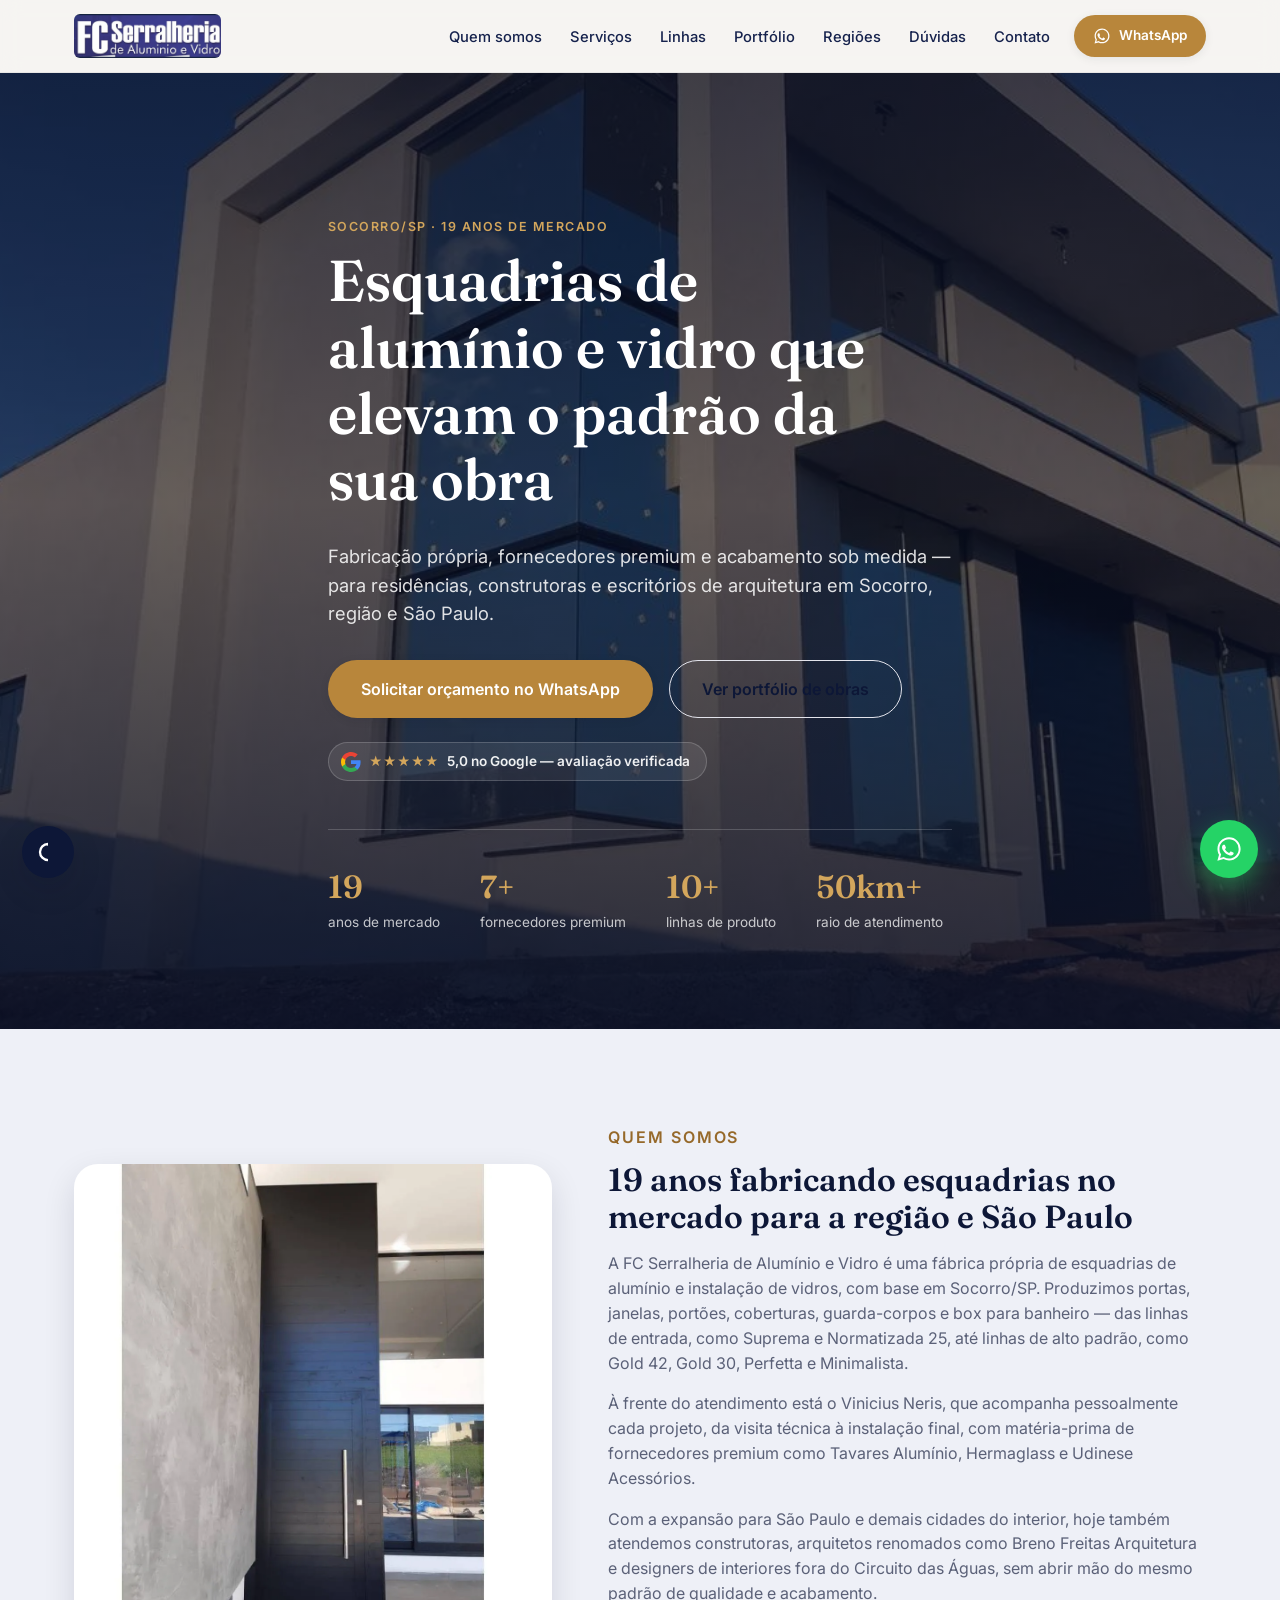
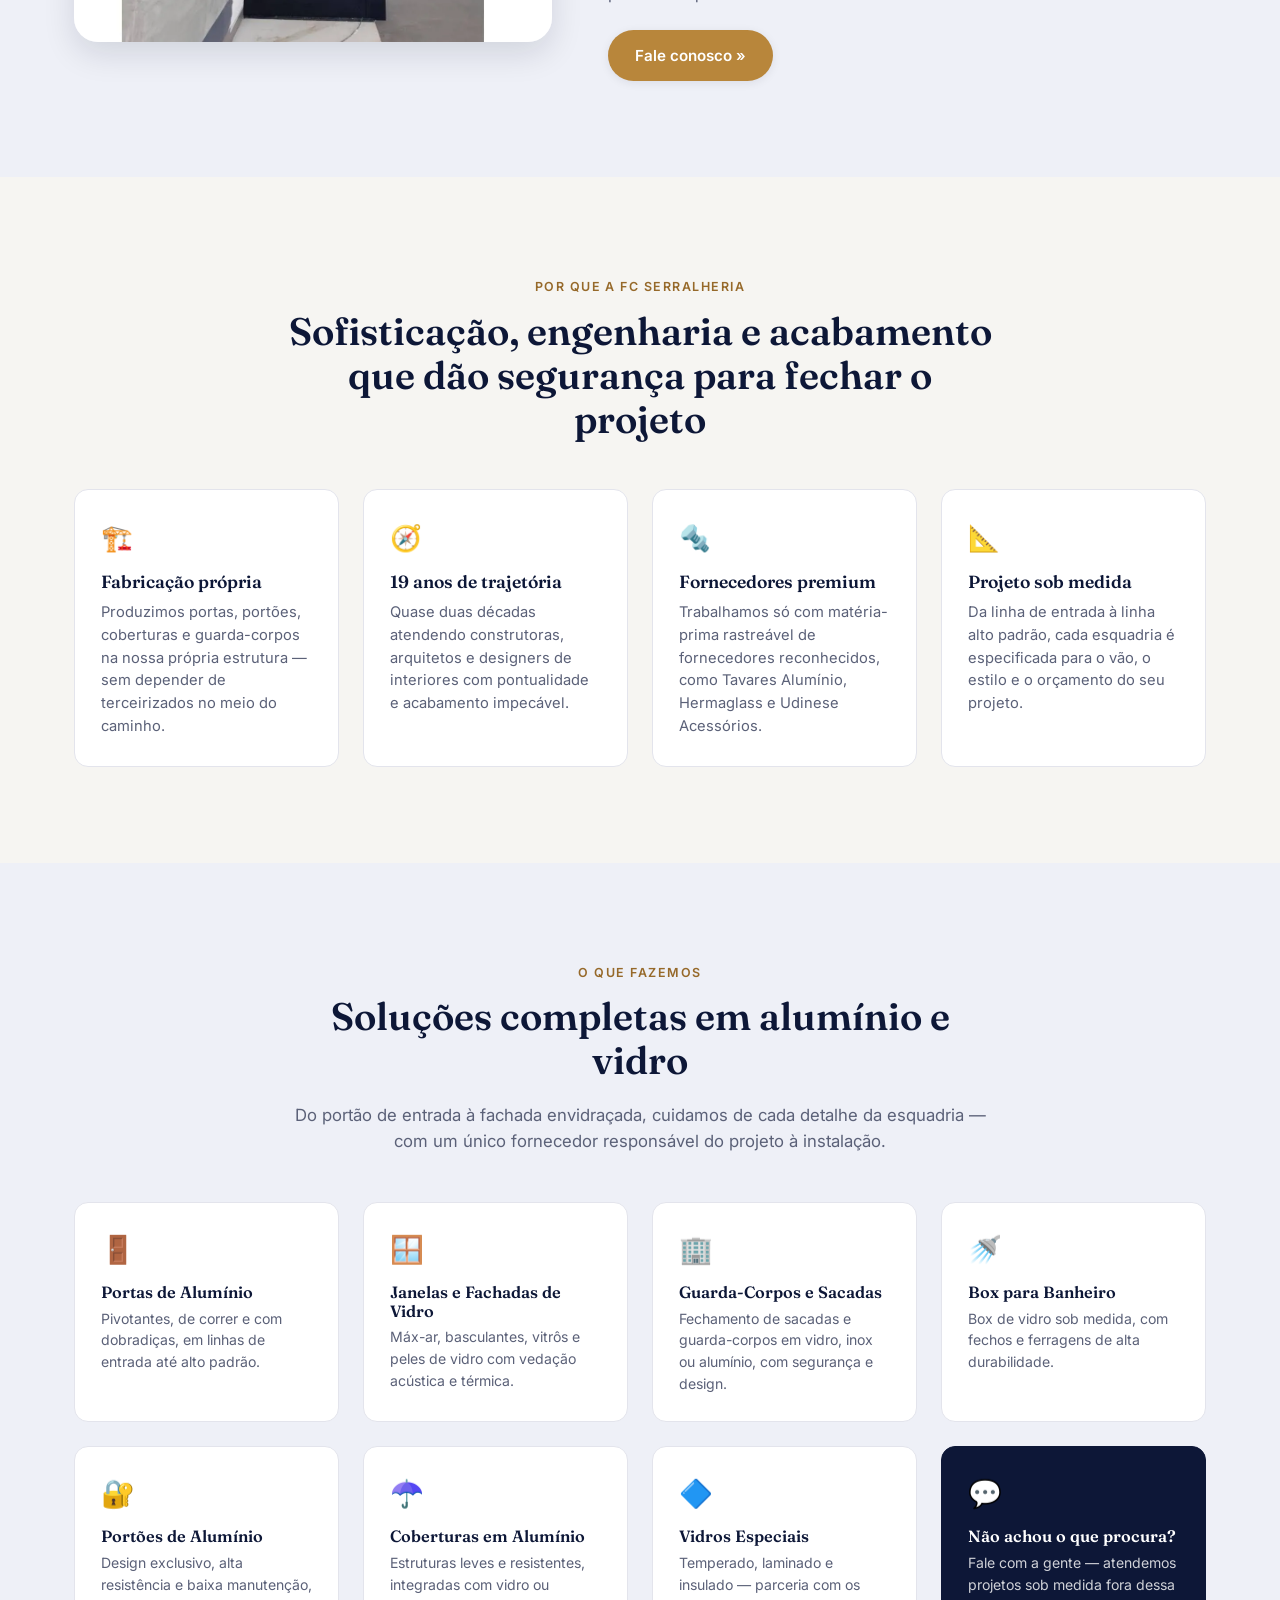
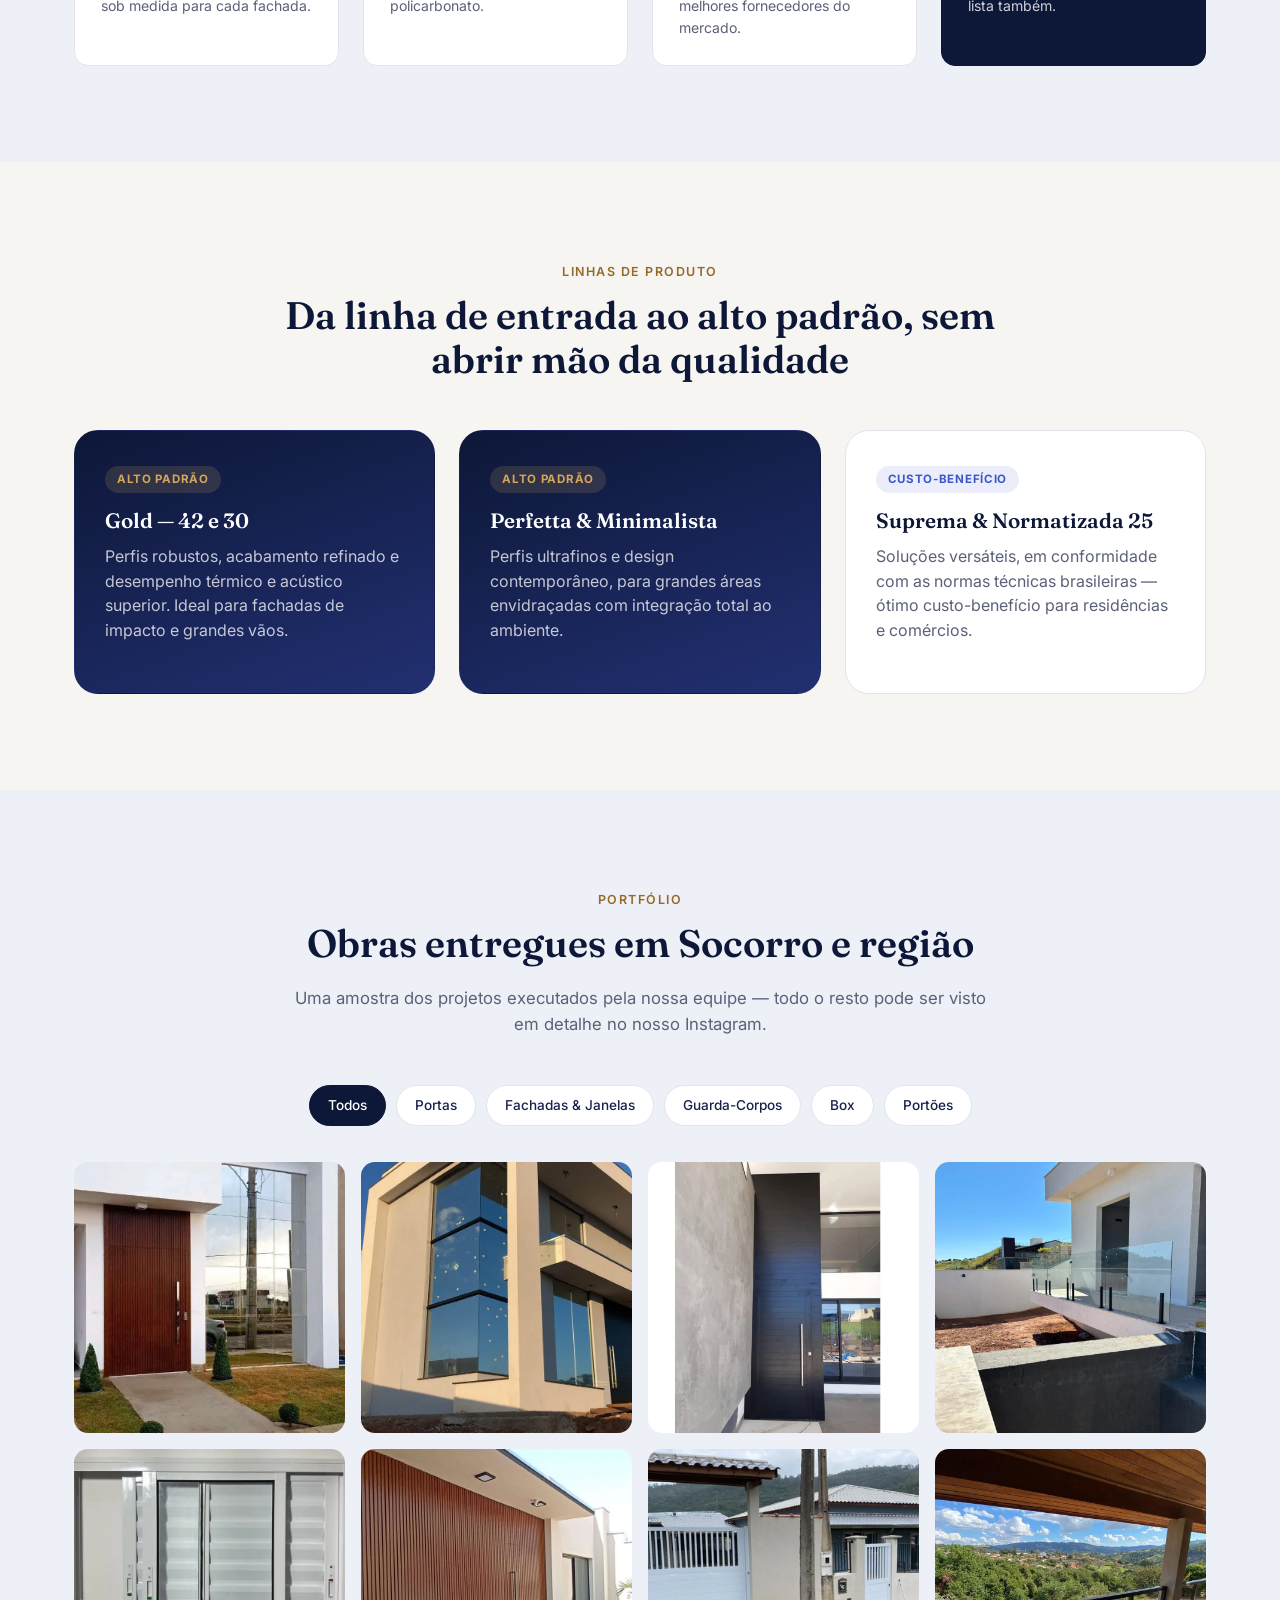
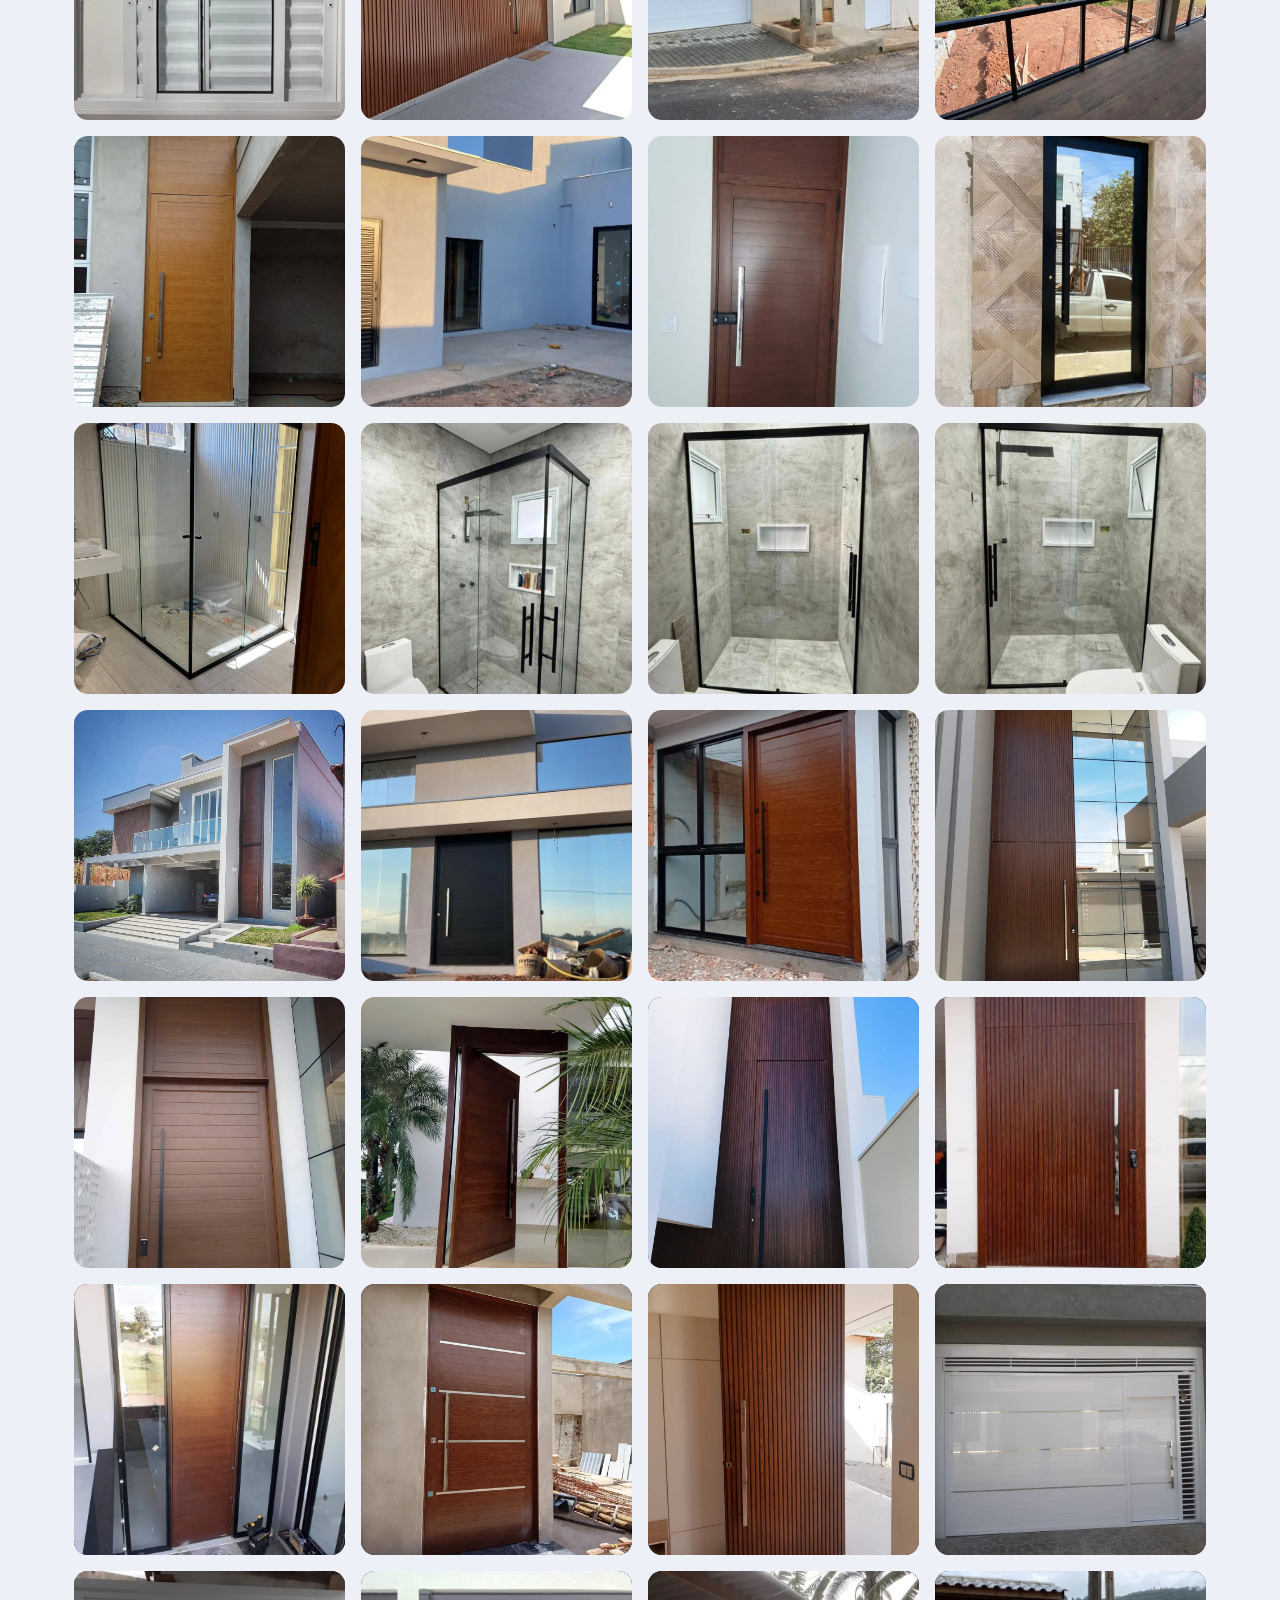
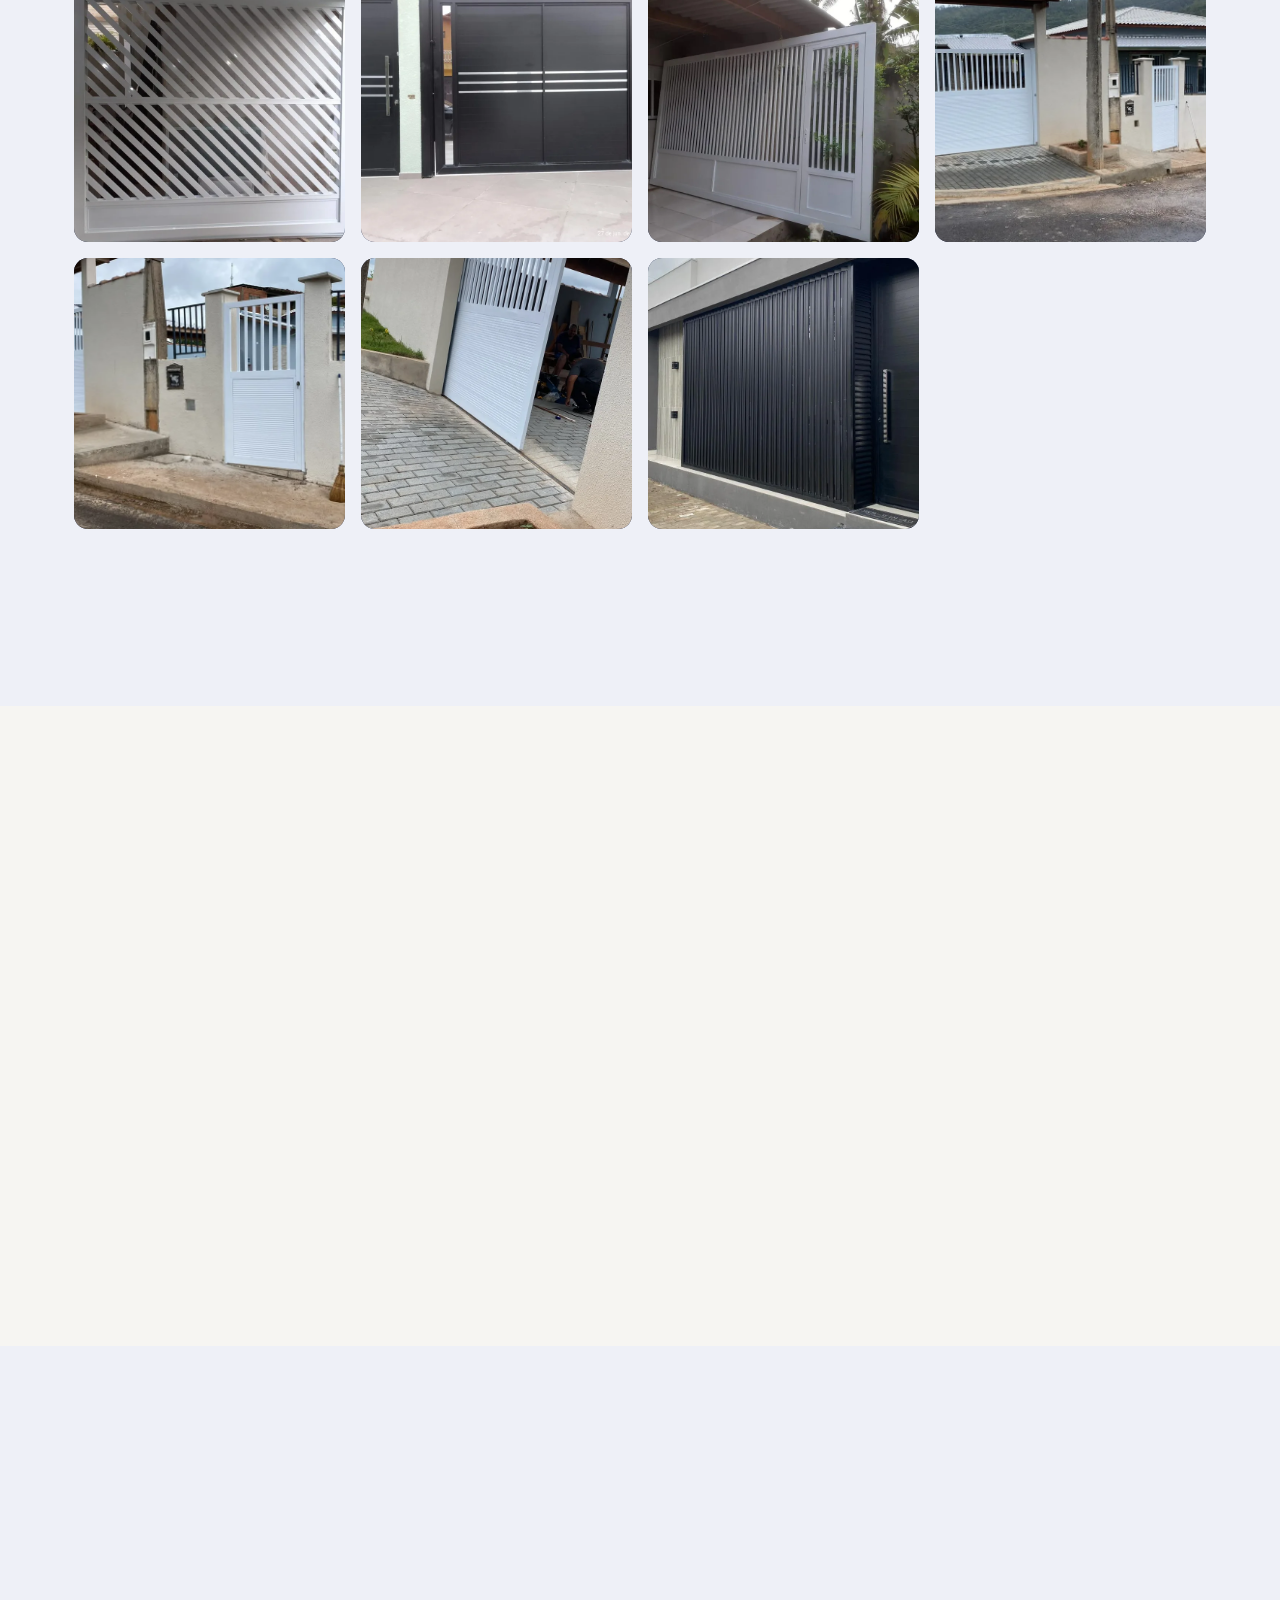
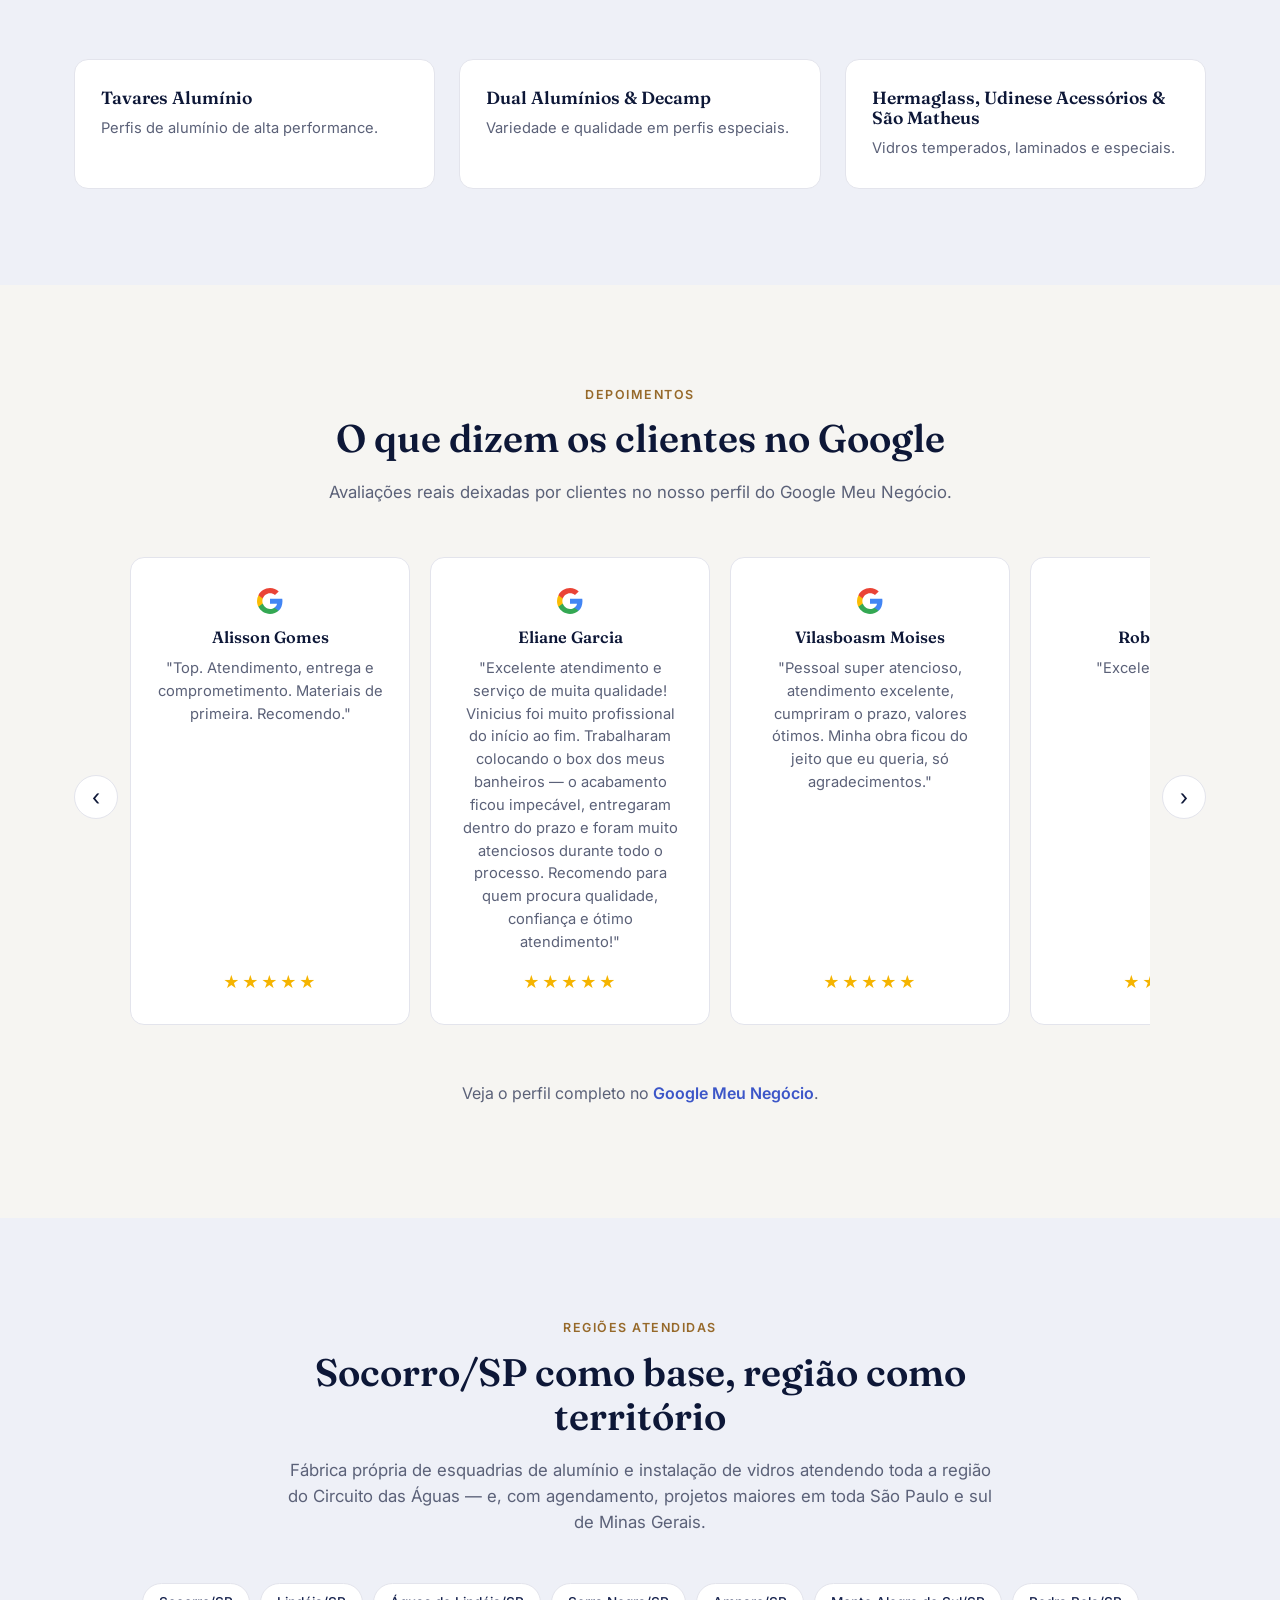
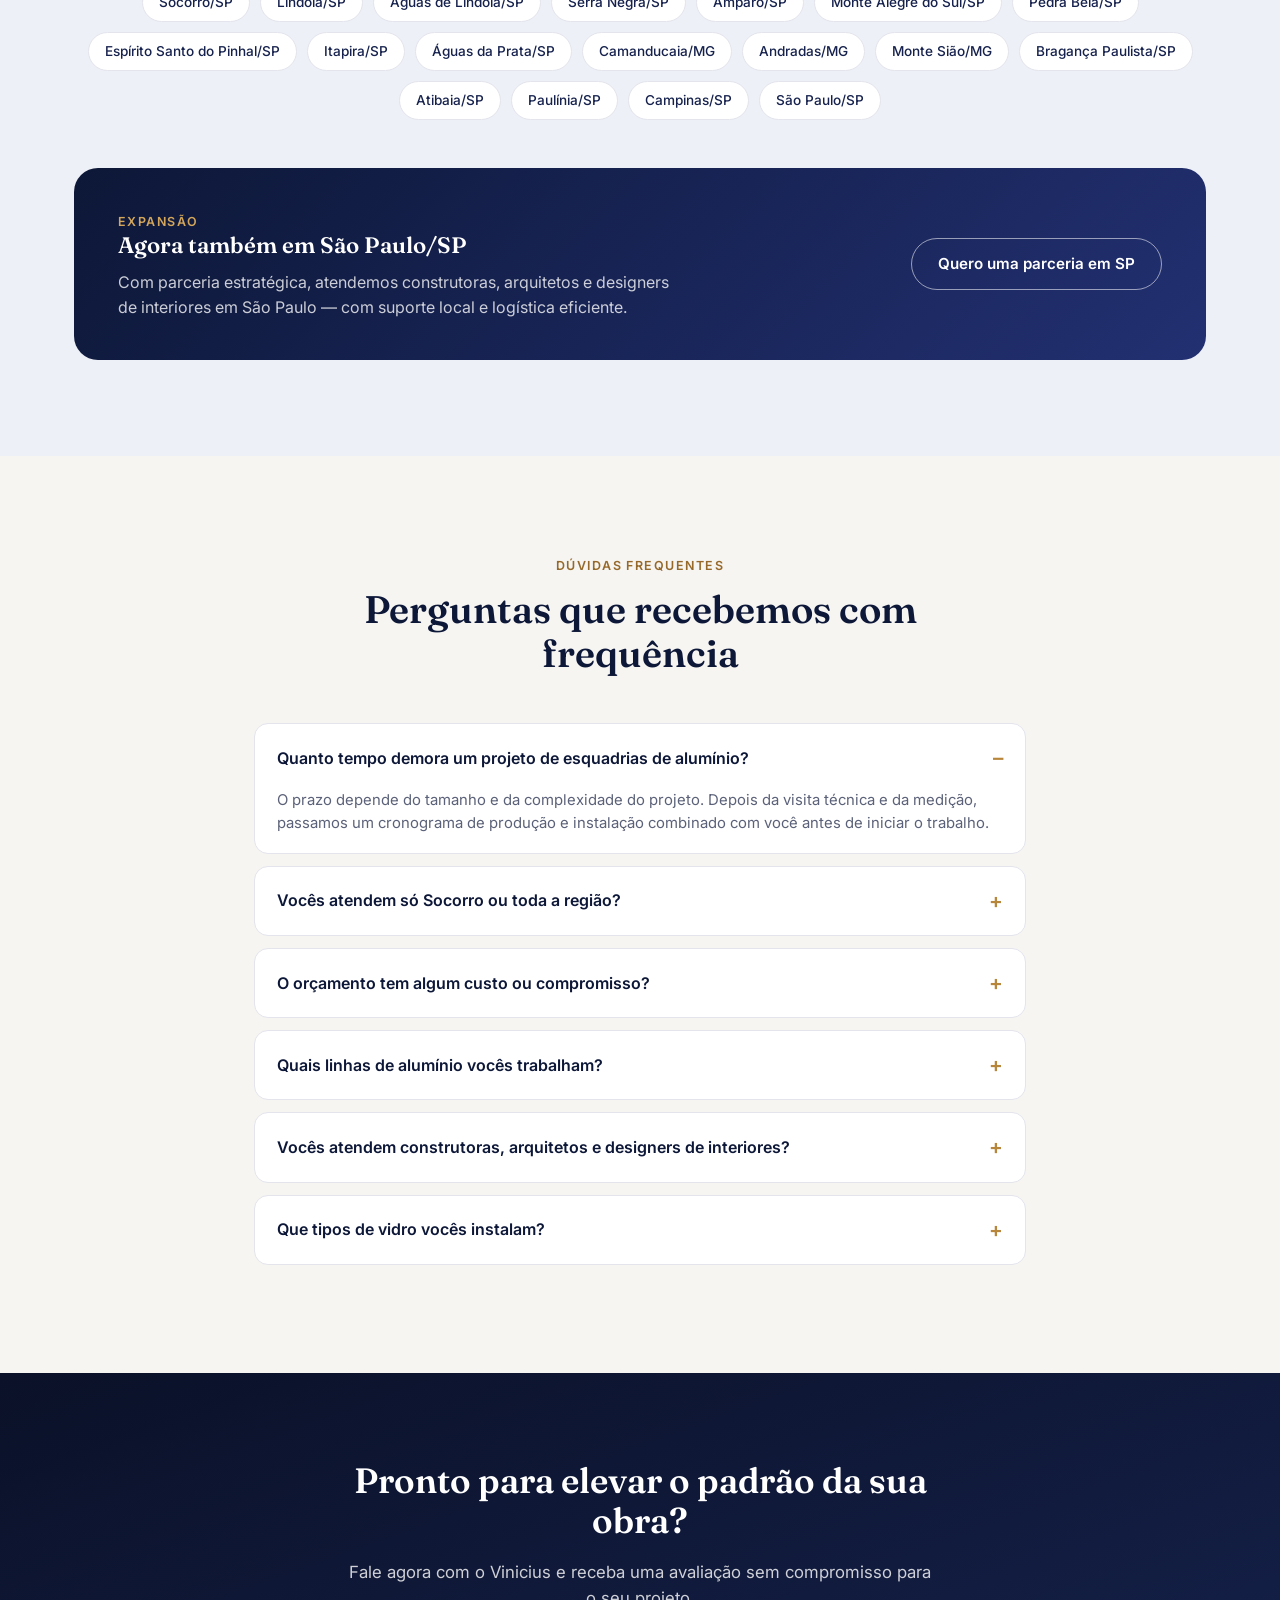
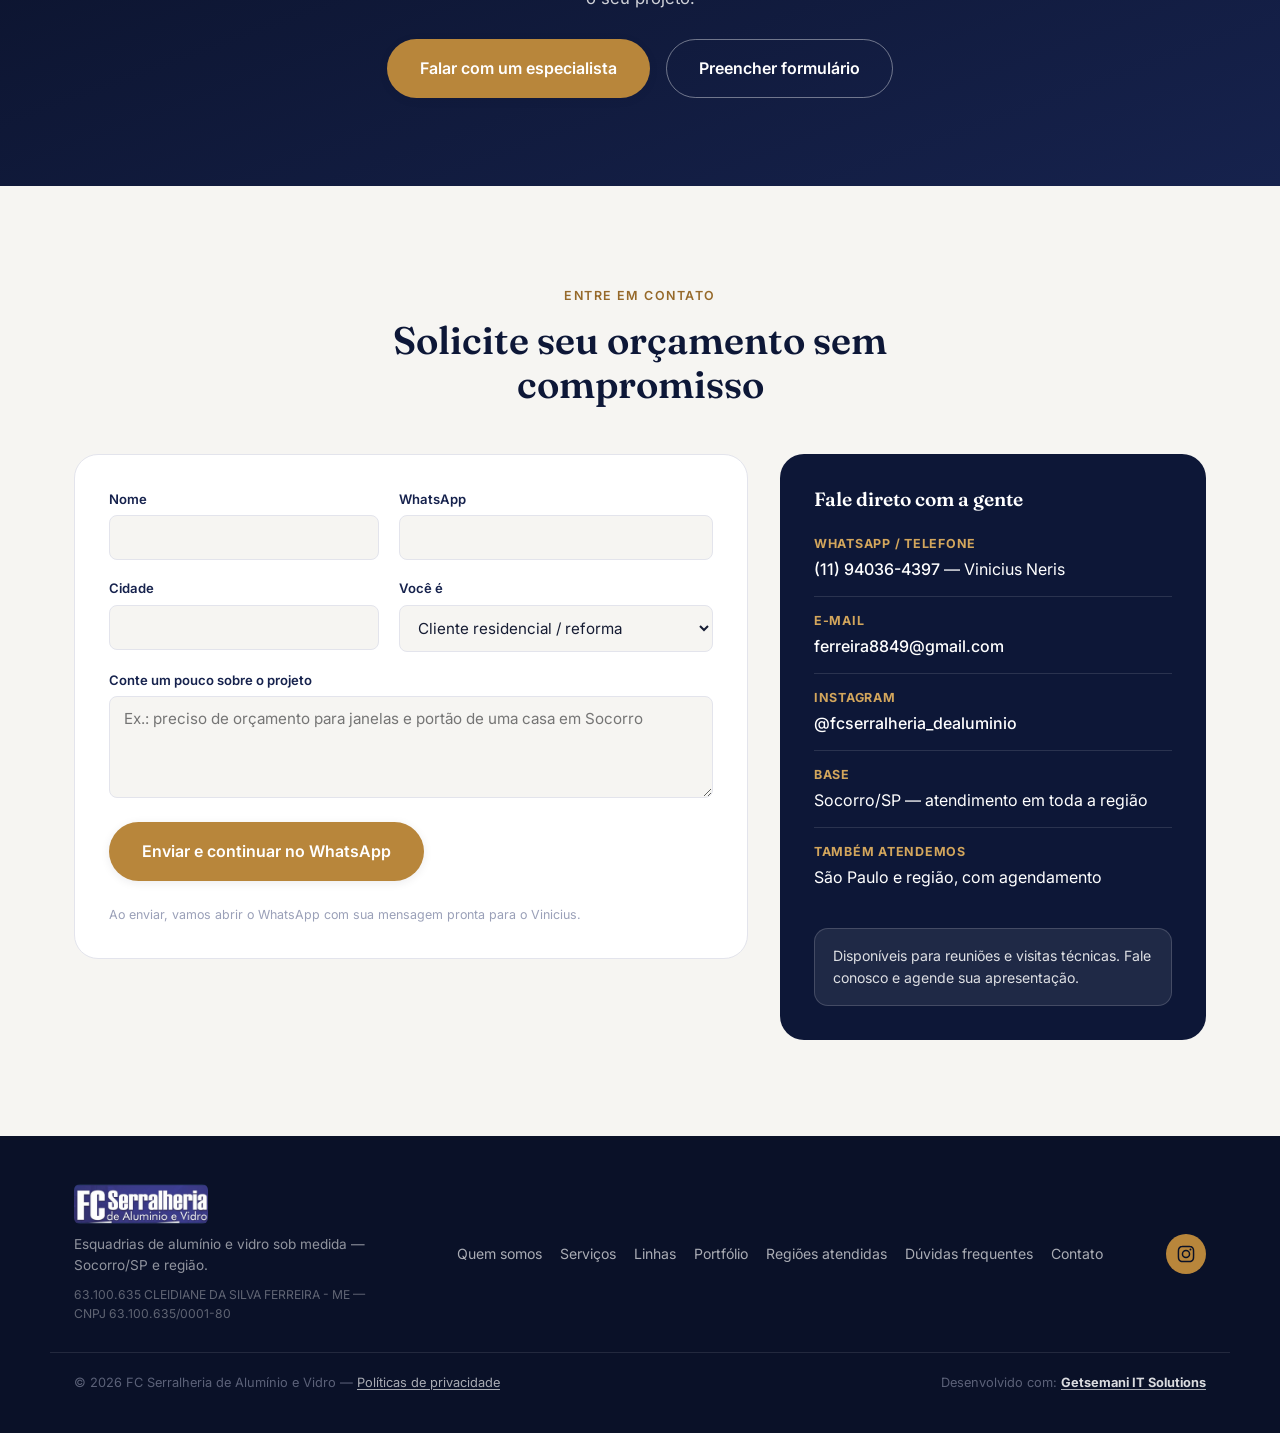
==== commit 8bfd0ec7: "Switch legal entity to the active CNPJ (63.100.635 CLEIDIANE DA SILVA FERREIRA - ME) Previous CNPJ (" ====
--- a/index.html
+++ b/index.html
@@ -38,8 +38,8 @@
   "@context": "https://schema.org",
   "@type": "HomeAndConstructionBusiness",
   "name": "FC Serralheria de Alumínio e Vidro",
-  "legalName": "V N Ferreira LTDA",
-  "taxID": "25.035.760/0001-65",
+  "legalName": "63.100.635 CLEIDIANE DA SILVA FERREIRA - ME",
+  "taxID": "63.100.635/0001-80",
   "image": "https://www.fcserralheria.com.br/assets/img/hero-fachada-vidro.jpg",
   "description": "Serralheria especializada em esquadrias de alumínio e vidro sob medida: portas, janelas, fachadas, guarda-corpos, box para banheiro e portões. 19 anos de mercado.",
   "telephone": "+5511940364397",
@@ -818,7 +818,7 @@
         <img class="brand-logo footer-logo" src="assets/img/logo-real.jpg" alt="FC Serralheria de Alumínio e Vidro" width="655" height="196">
       </picture>
       <p>Esquadrias de alumínio e vidro sob medida — Socorro/SP e região.</p>
-      <p class="footer-legal">V N Ferreira LTDA — CNPJ 25.035.760/0001-65</p>
+      <p class="footer-legal">63.100.635 CLEIDIANE DA SILVA FERREIRA - ME — CNPJ 63.100.635/0001-80</p>
     </div>
 
     <nav class="footer-nav" aria-label="Navegação do rodapé">
